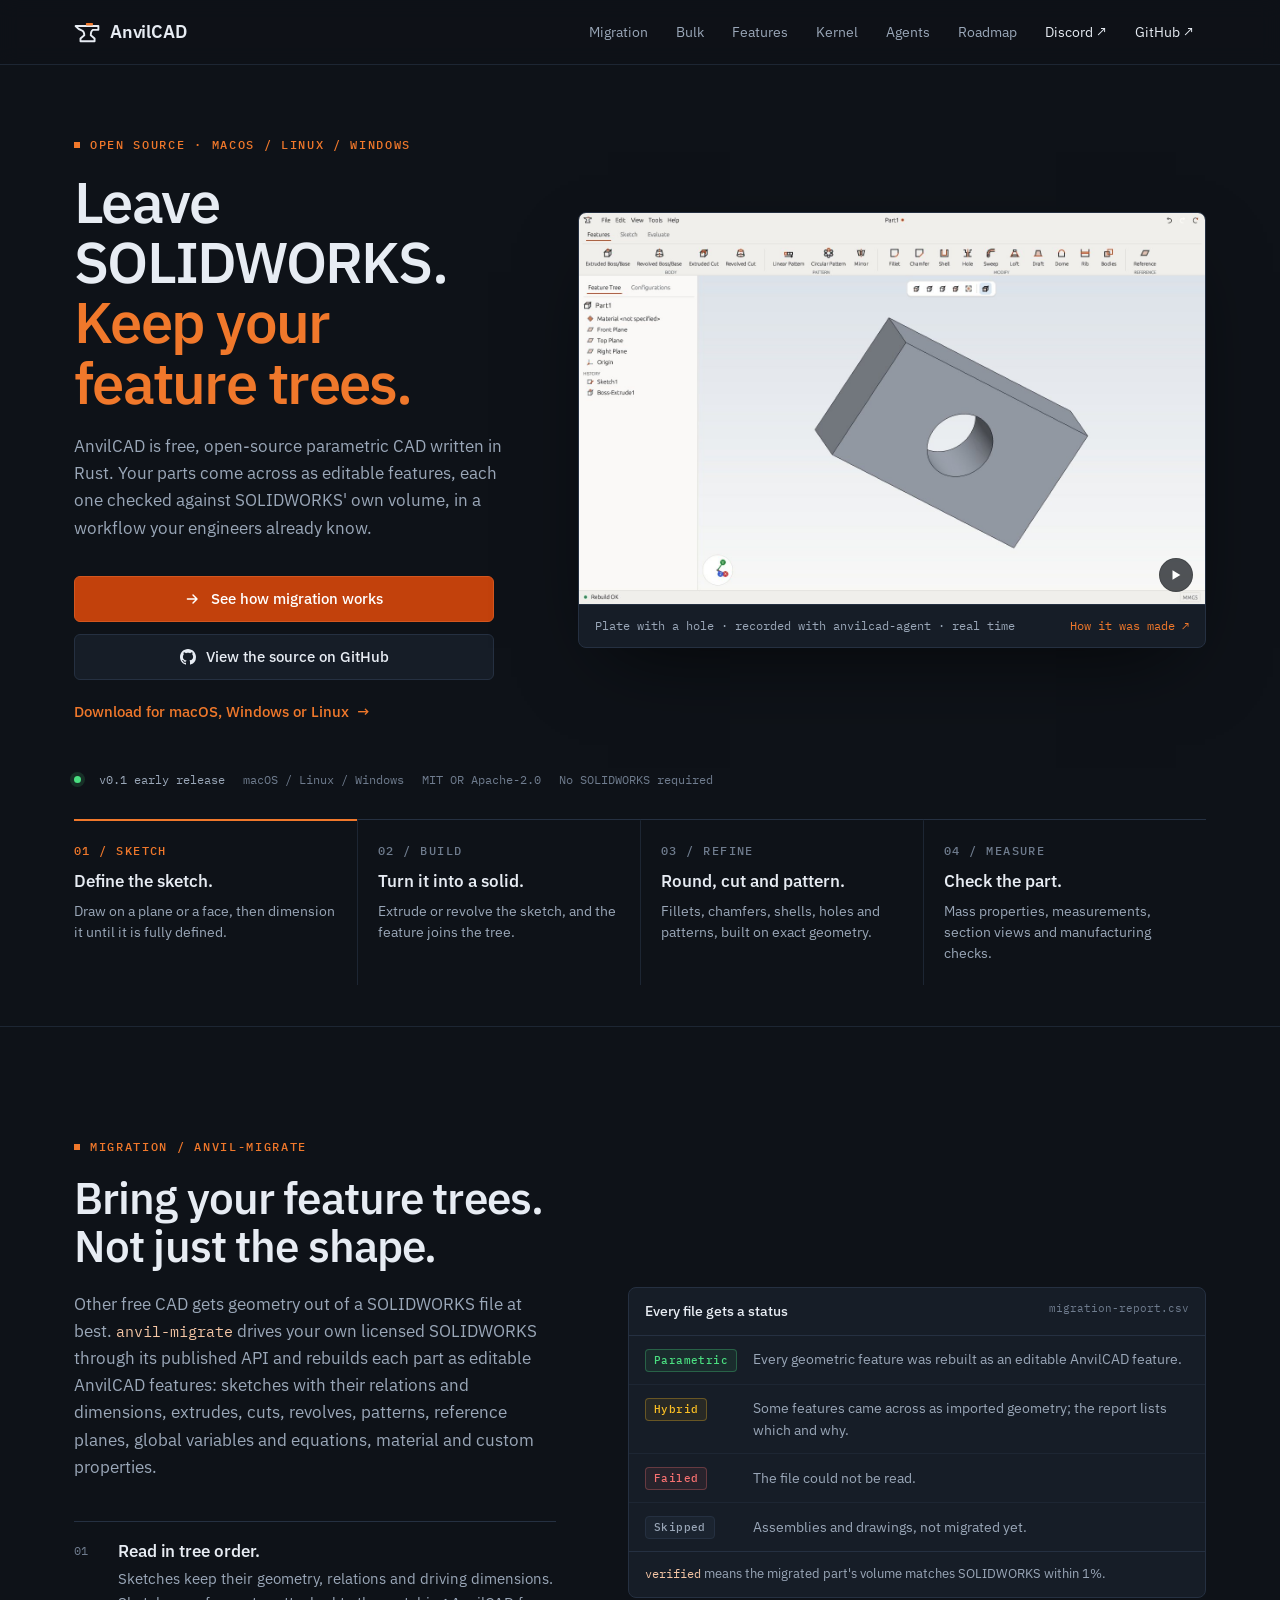
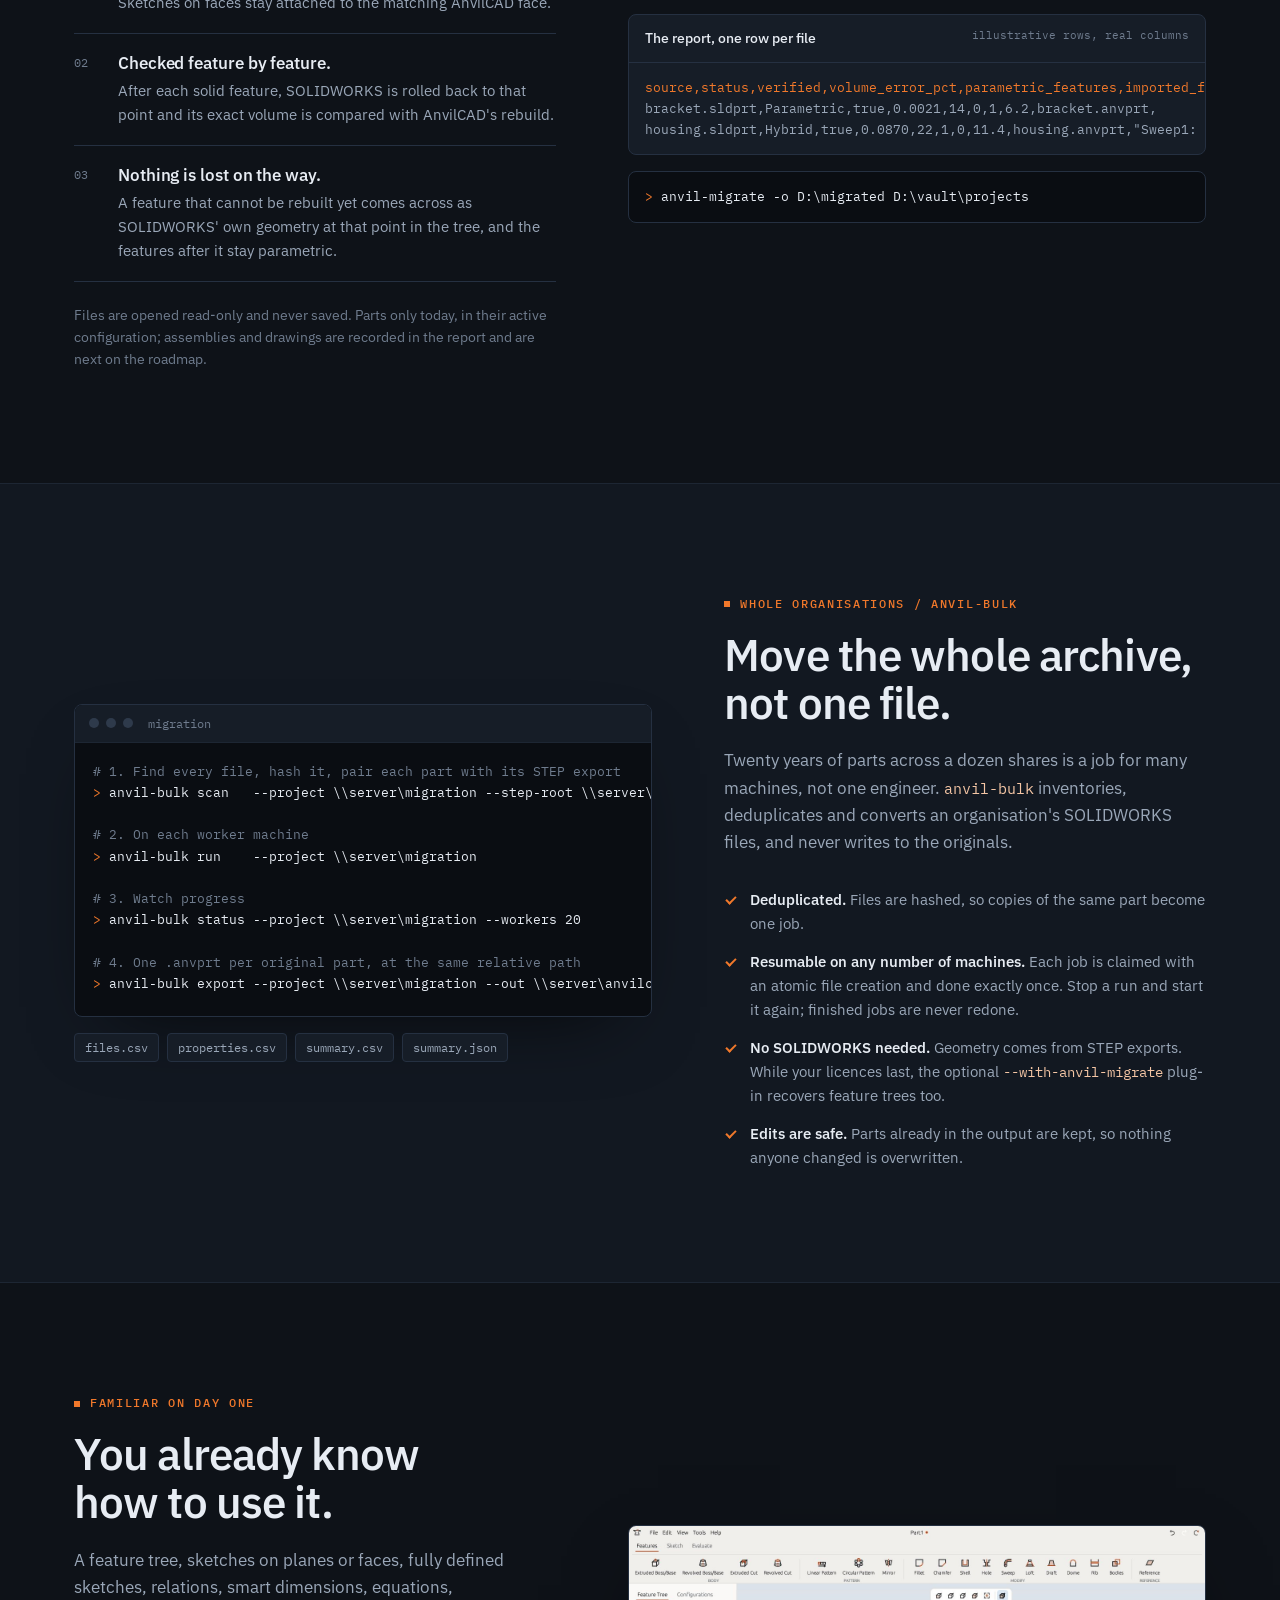
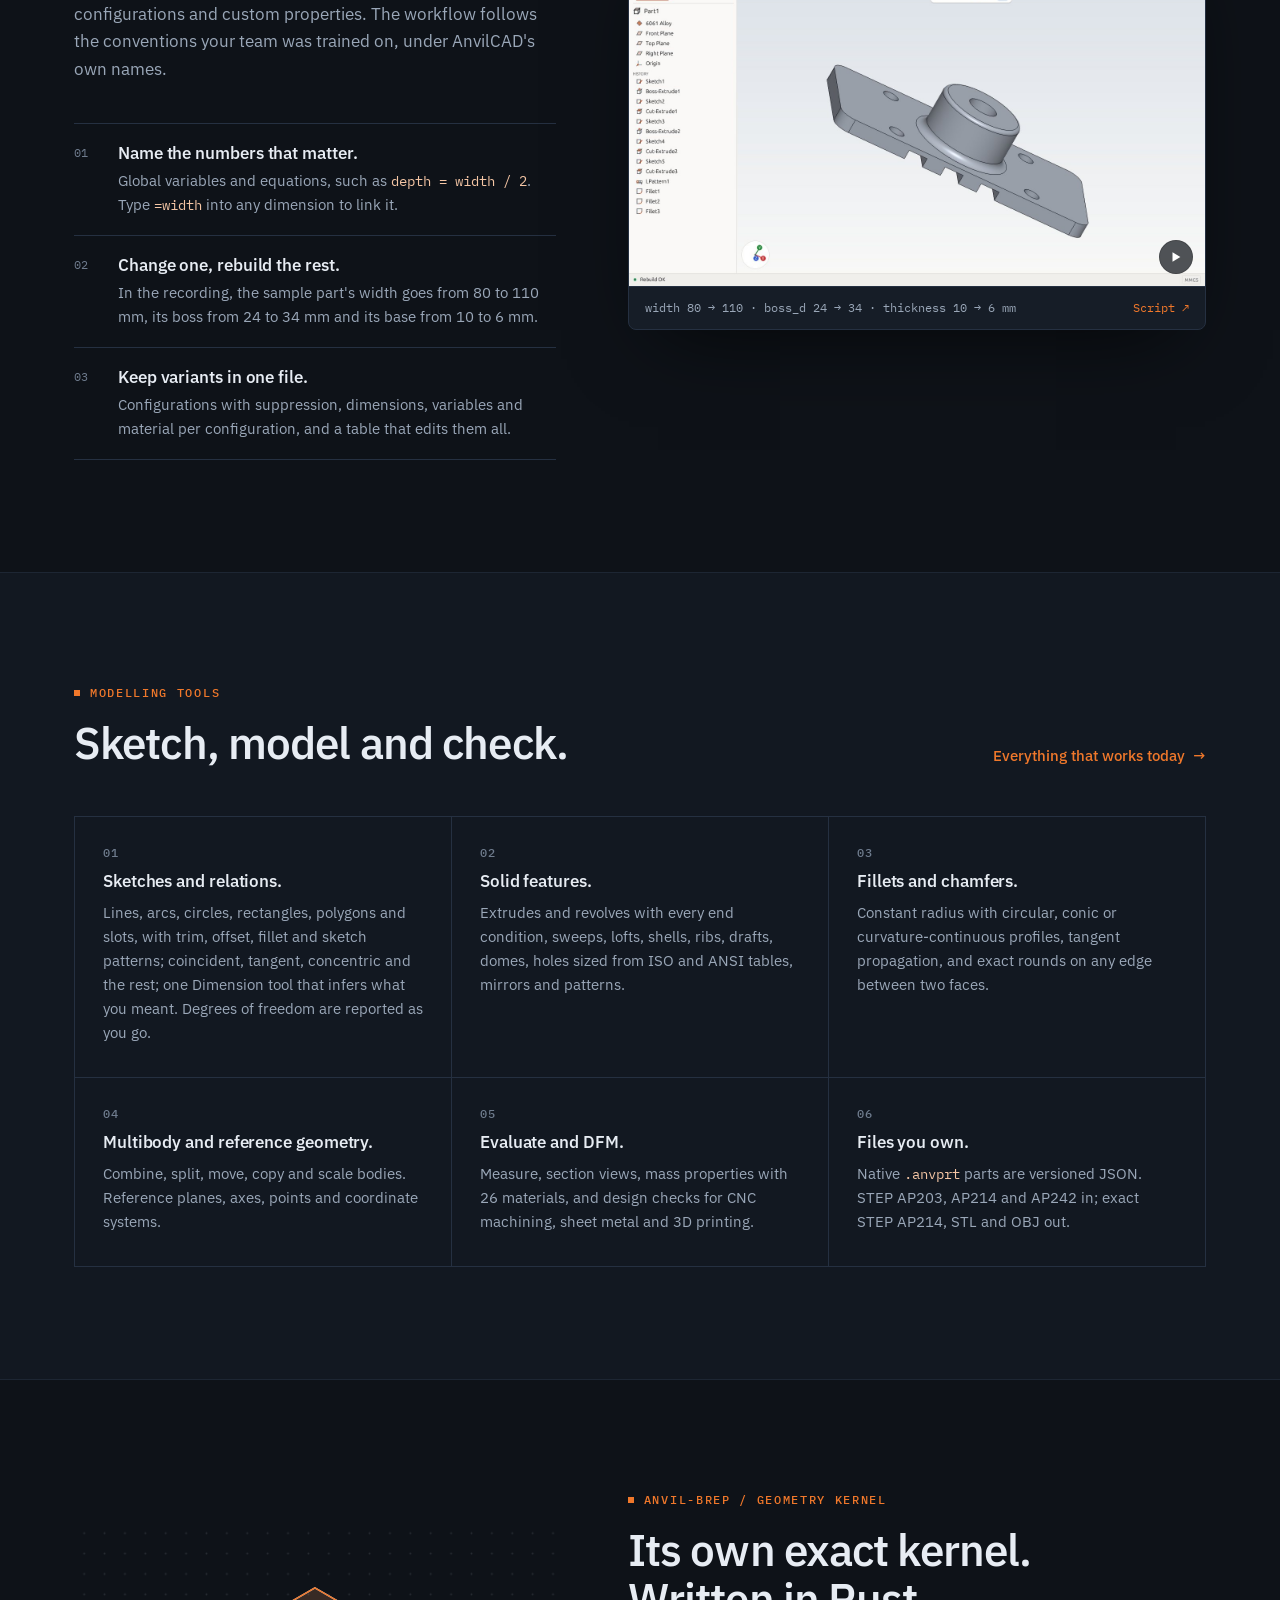
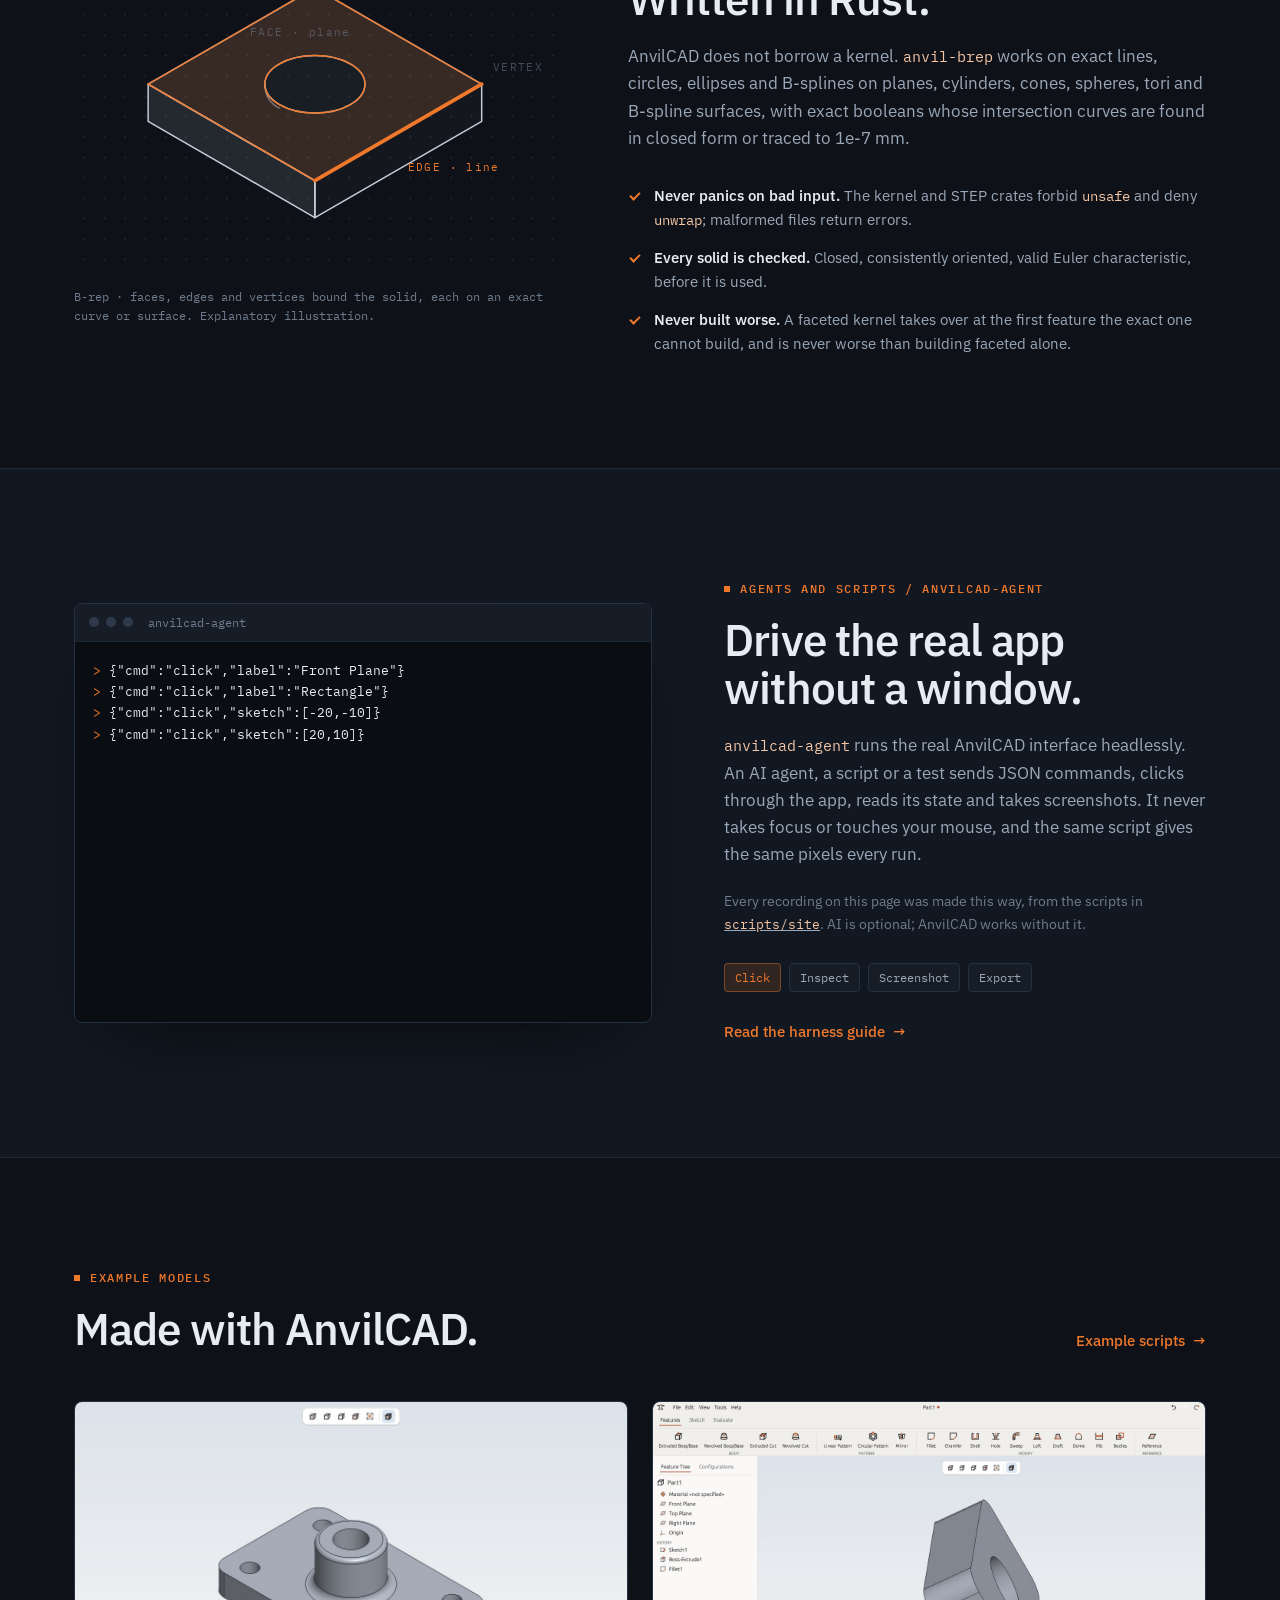
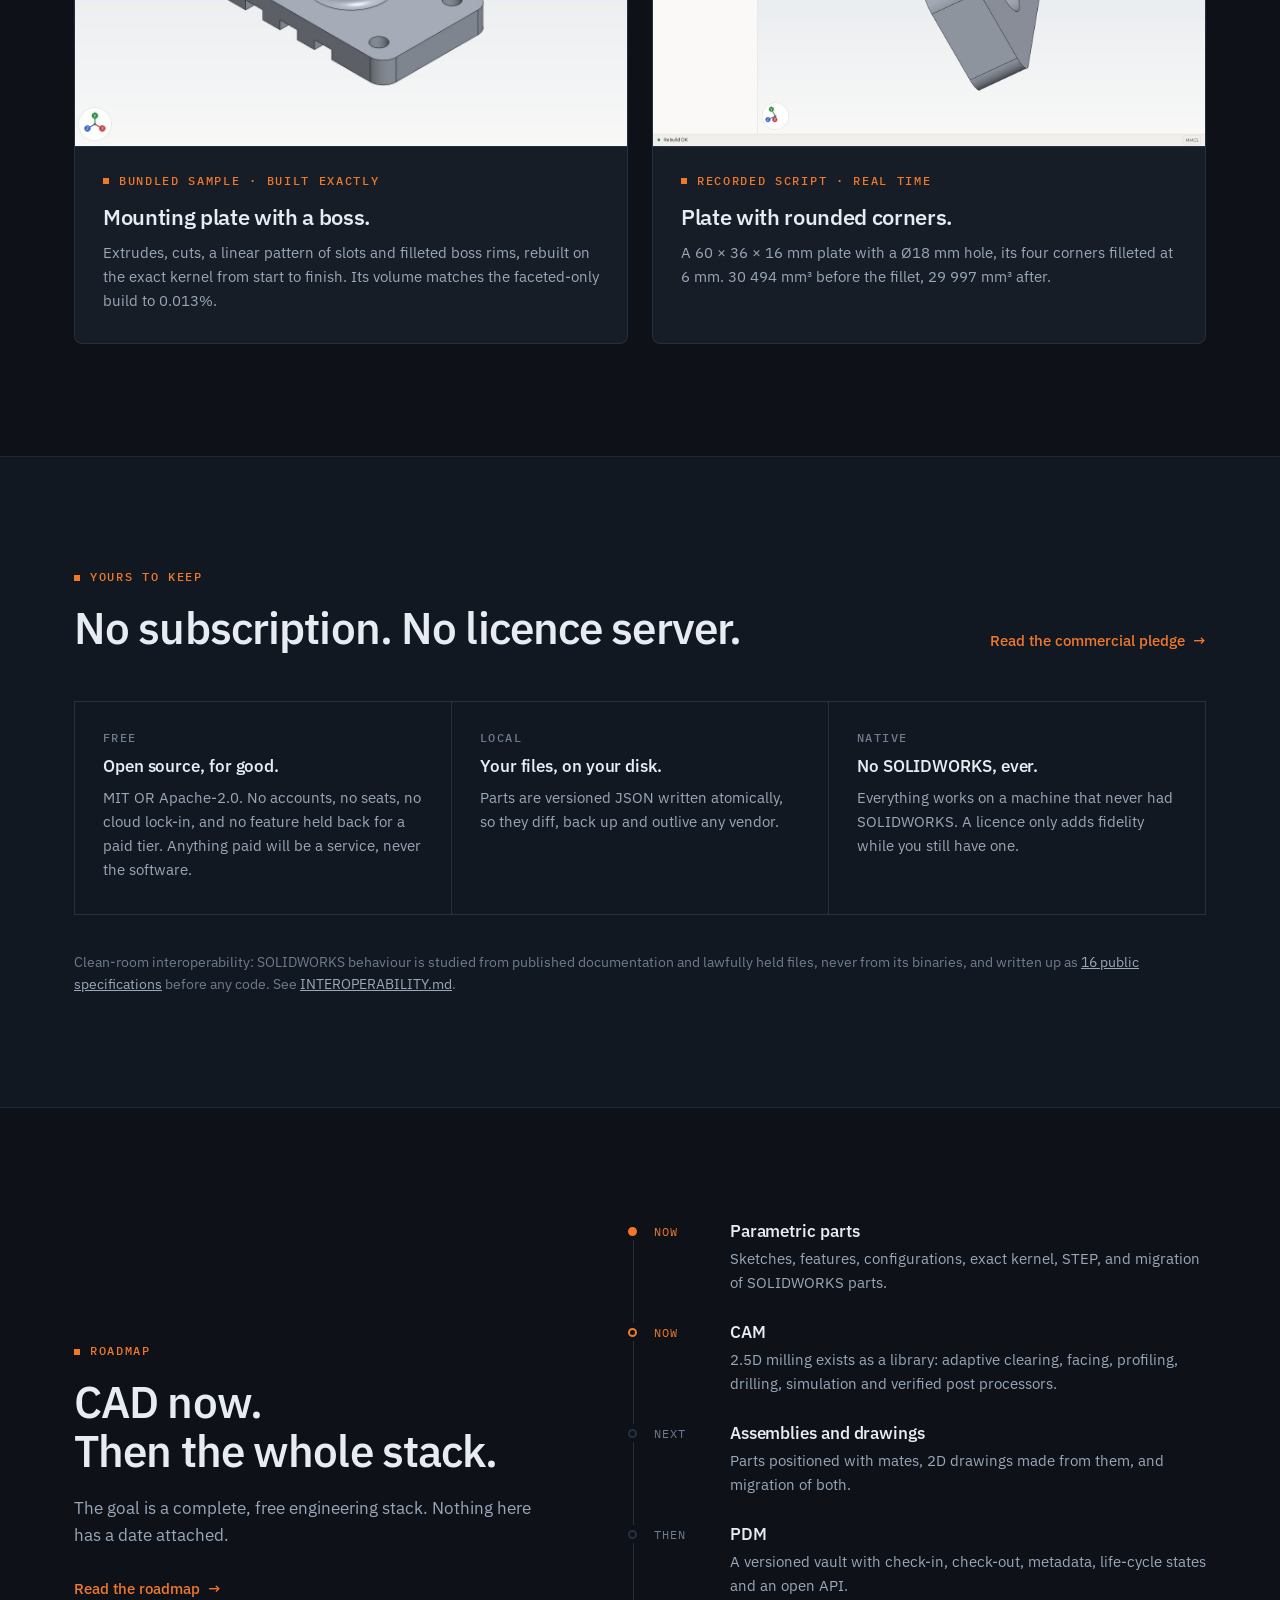
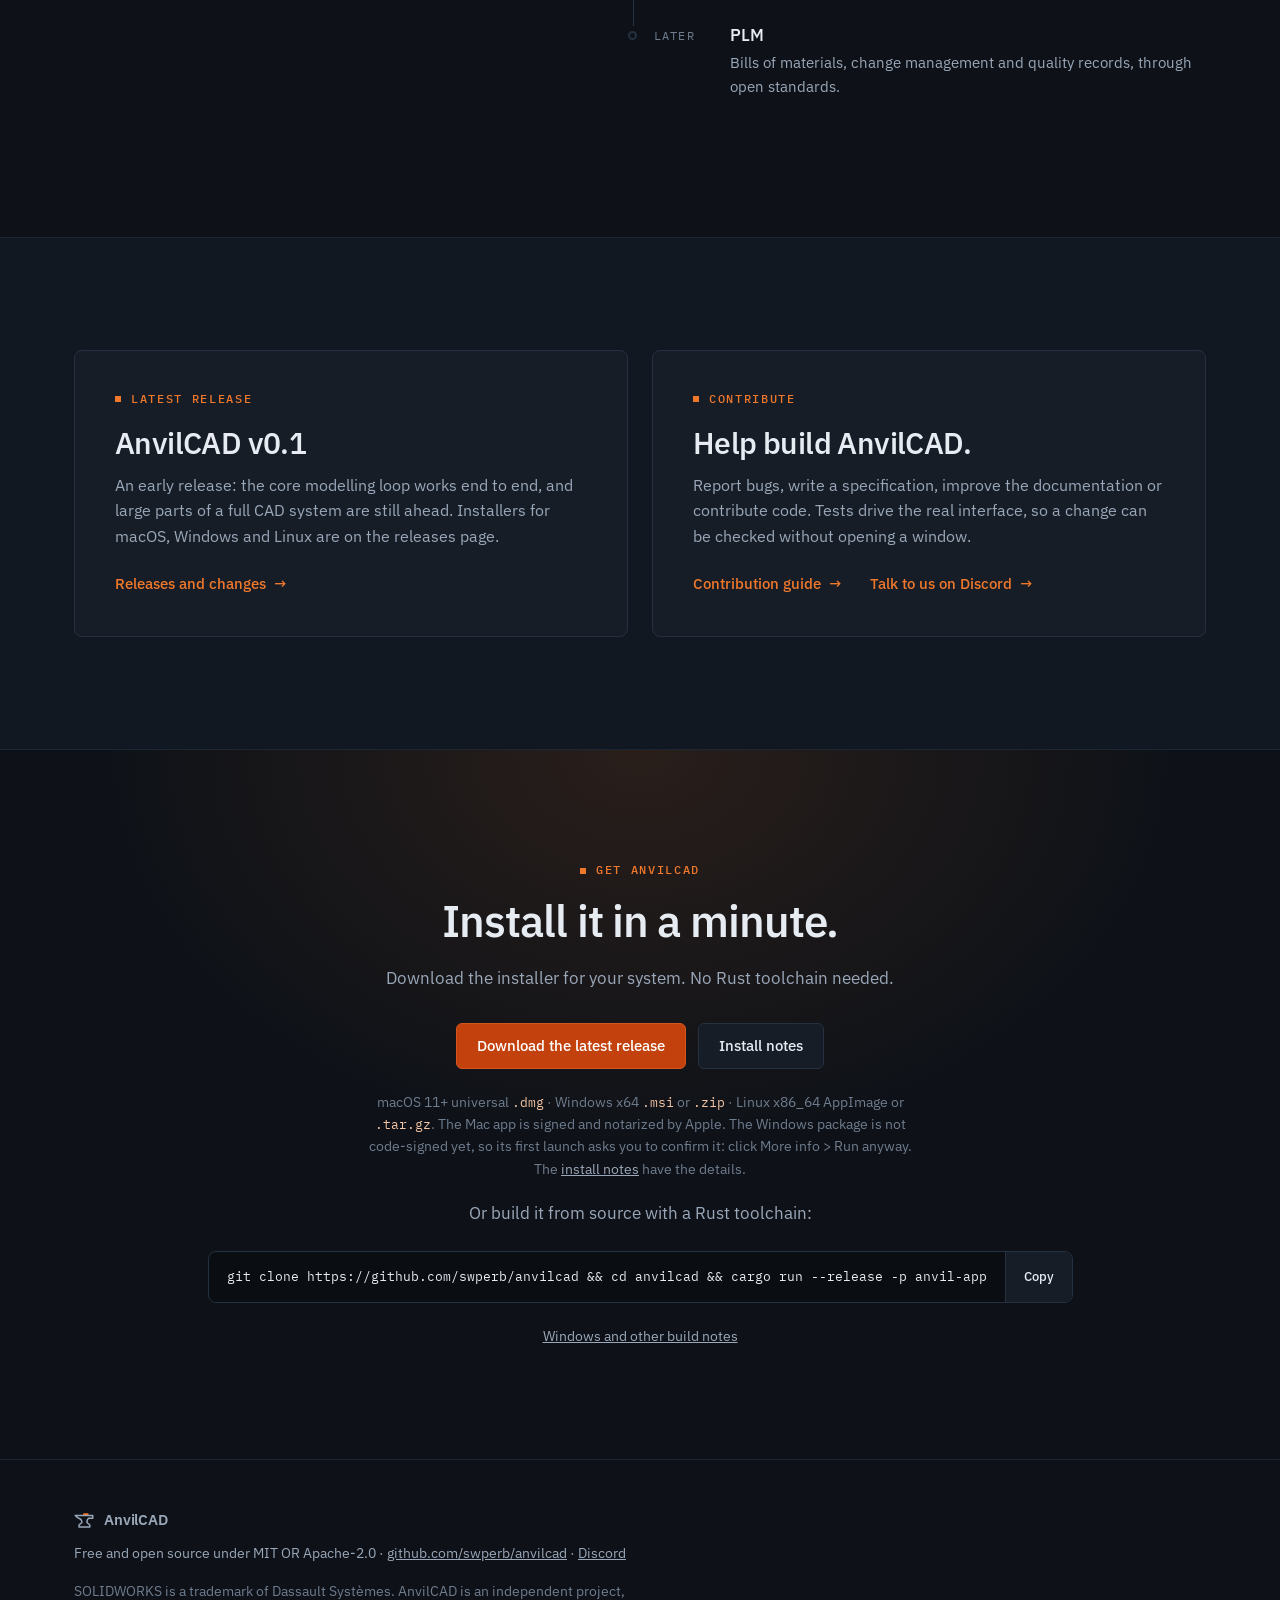
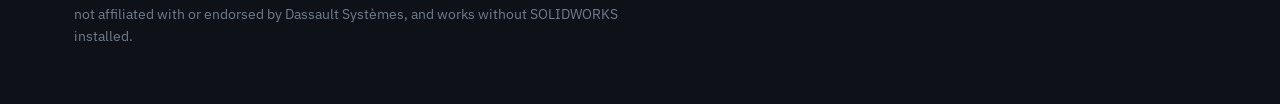
==== docs/index.html @ f3a9e008 "Link the commercial pledge from the landing page Adds a "Read the commercial pledge" link to the "Yo" ====
<!doctype html>
<html lang="en">
<head>
  <meta charset="utf-8">
  <meta name="viewport" content="width=device-width, initial-scale=1">
  <title>AnvilCAD · Open-source parametric CAD that keeps your SOLIDWORKS feature trees</title>
  <meta name="description" content="AnvilCAD is free, open-source parametric 3D CAD written in Rust. Migrate SOLIDWORKS parts with their feature trees, verified against SOLIDWORKS' own volumes, and keep working in a workflow your engineers already know. No SOLIDWORKS required.">
  <meta name="color-scheme" content="dark">
  <meta property="og:title" content="AnvilCAD: leave SOLIDWORKS, keep your feature trees">
  <meta property="og:description" content="Free, open-source parametric CAD in Rust, with migration that keeps the history.">
  <meta property="og:type" content="website">
  <meta property="og:url" content="https://swperb.github.io/anvilcad/">
  <meta property="og:image" content="https://swperb.github.io/anvilcad/media/build-poster.jpg">
  <meta name="twitter:card" content="summary_large_image">
  <link rel="canonical" href="https://swperb.github.io/anvilcad/">
  <link rel="icon" href="assets/favicon.svg" type="image/svg+xml">
  <link rel="preconnect" href="https://fonts.googleapis.com">
  <link rel="preconnect" href="https://fonts.gstatic.com" crossorigin>
  <link rel="stylesheet" href="https://fonts.googleapis.com/css2?family=IBM+Plex+Mono:wght@400;500&family=IBM+Plex+Sans:wght@400;500;600&display=swap">
  <link rel="stylesheet" href="styles.css">
</head>
<body>
  <a class="skip" href="#main">Skip to content</a>

  <header class="site-header">
    <div class="wrap header-row">
      <a class="brand" href="#top" aria-label="AnvilCAD home">
        <svg class="mark" viewBox="0 0 48 48" width="26" height="26" aria-hidden="true" focusable="false"><path d="M3 13 H45 V20 H35 Q31 22 31 30 L38 36 V41 H12 V36 L19 30 Q19 23 15 21.5 Q8 19 3 13 Z" fill="none" stroke="currentColor" stroke-width="3.5" stroke-linecap="round" stroke-linejoin="round"/><rect x="22" y="7.5" width="13" height="4.5" rx="1.25" fill="var(--accent)"/></svg>
        <span>AnvilCAD</span>
      </a>
      <button class="menu-btn" type="button" aria-expanded="false" aria-controls="nav">
        <span>Menu</span>
        <svg viewBox="0 0 20 20" width="18" height="18" aria-hidden="true"><path d="M3 5h14M3 10h14M3 15h14" stroke="currentColor" stroke-width="1.6" stroke-linecap="round"/></svg>
      </button>
      <nav id="nav" aria-label="Primary">
        <ul class="nav-list">
          <li><a href="#migrate">Migration</a></li>
          <li><a href="#bulk">Bulk</a></li>
          <li><a href="#features">Features</a></li>
          <li><a href="#kernel">Kernel</a></li>
          <li><a href="#agent">Agents</a></li>
          <li><a href="#roadmap">Roadmap</a></li>
          <li><a class="nav-gh" href="https://discord.gg/CEG4GcVASJ">Discord ↗</a></li>
          <li><a class="nav-gh" href="https://github.com/swperb/anvilcad">GitHub ↗</a></li>
        </ul>
      </nav>
    </div>
  </header>

  <main id="main">
    <!-- Hero -->
    <section class="hero" id="top" aria-labelledby="hero-title">
      <div class="wrap hero-grid">
        <div class="hero-copy">
          <p class="eyebrow">Open source · macOS / Linux / Windows</p>
          <h1 id="hero-title">Leave SOLIDWORKS.<br><span class="accent">Keep your feature trees.</span></h1>
          <p class="lede">AnvilCAD is free, open-source parametric CAD written in Rust. Your parts come across as editable features, each one checked against SOLIDWORKS' own volume, in a workflow your engineers already know.</p>
          <div class="cta-col">
            <a class="btn btn-primary" href="#migrate">
              <svg viewBox="0 0 20 20" width="16" height="16" aria-hidden="true"><path d="M3 10h11M10 5l5 5-5 5" fill="none" stroke="currentColor" stroke-width="1.8" stroke-linecap="round" stroke-linejoin="round"/></svg>
              See how migration works
            </a>
            <a class="btn btn-secondary" href="https://github.com/swperb/anvilcad">
              <svg viewBox="0 0 16 16" width="16" height="16" aria-hidden="true"><path fill="currentColor" d="M8 0C3.58 0 0 3.58 0 8c0 3.54 2.29 6.53 5.47 7.59.4.07.55-.17.55-.38 0-.19-.01-.82-.01-1.49-2.01.37-2.53-.49-2.69-.94-.09-.23-.48-.94-.82-1.13-.28-.15-.68-.52-.01-.53.63-.01 1.08.58 1.23.82.72 1.21 1.87.87 2.33.66.07-.52.28-.87.51-1.07-1.78-.2-3.64-.89-3.64-3.95 0-.87.31-1.59.82-2.15-.08-.2-.36-1.02.08-2.12 0 0 .67-.21 2.2.82.64-.18 1.32-.27 2-.27.68 0 1.36.09 2 .27 1.53-1.04 2.2-.82 2.2-.82.44 1.1.16 1.92.08 2.12.51.56.82 1.27.82 2.15 0 3.07-1.87 3.75-3.65 3.95.29.25.54.73.54 1.48 0 1.07-.01 1.93-.01 2.2 0 .21.15.46.55.38A8.013 8.013 0 0016 8c0-4.42-3.58-8-8-8z"/></svg>
              View the source on GitHub
            </a>
            <a class="text-link" href="#get">Download for macOS, Windows or Linux <span aria-hidden="true">→</span></a>
          </div>
        </div>

        <figure class="player" id="hero-player">
          <div class="player-screen">
            <video id="hero-video" src="media/build.mp4" poster="media/build-poster.jpg" muted playsinline loop preload="metadata" aria-label="Screen recording of AnvilCAD: a rectangle and a circle are sketched on the Front plane and dimensioned, extruded 16 mm into a plate with a hole, and turned in the viewport."></video>
          </div>
          <figcaption class="player-bar">
            <span id="hero-caption">Plate with a hole · recorded with anvilcad-agent · real time</span>
            <a href="https://github.com/swperb/anvilcad/tree/main/scripts/site">How it was made ↗</a>
          </figcaption>
        </figure>
      </div>

      <div class="wrap">
        <p class="meta-row">
          <span class="status-dot" aria-hidden="true"></span><span>v0.1 early release</span>
          <span class="sep">macOS / Linux / Windows</span>
          <span class="sep">MIT OR Apache-2.0</span>
          <span class="sep">No SOLIDWORKS required</span>
        </p>

        <ol class="steps" role="tablist" aria-label="Demo chapters">
          <li><button type="button" role="tab" aria-selected="true" data-src="media/build.mp4" data-poster="media/build-poster.jpg" data-at="0" data-caption="Sketch · rectangle, circle and three dimensions on the Front plane">
            <span class="num">01 / Sketch</span><span class="step-title">Define the sketch.</span><span class="step-body">Draw on a plane or a face, then dimension it until it is fully defined.</span>
          </button></li>
          <li><button type="button" role="tab" aria-selected="false" data-src="media/build.mp4" data-poster="media/build-poster.jpg" data-at="21.2" data-caption="Build · Extruded Boss/Base, blind, 16 mm">
            <span class="num">02 / Build</span><span class="step-title">Turn it into a solid.</span><span class="step-body">Extrude or revolve the sketch, and the feature joins the tree.</span>
          </button></li>
          <li><button type="button" role="tab" aria-selected="false" data-src="media/refine.mp4" data-poster="media/refine-poster.jpg" data-at="0" data-caption="Refine · a 6 mm fillet on four edges, built exactly">
            <span class="num">03 / Refine</span><span class="step-title">Round, cut and pattern.</span><span class="step-body">Fillets, chamfers, shells, holes and patterns, built on exact geometry.</span>
          </button></li>
          <li><button type="button" role="tab" aria-selected="false" data-src="media/evaluate.mp4" data-poster="media/evaluate-poster.jpg" data-at="0" data-caption="Measure · mass properties of the sample part in 6061 aluminium">
            <span class="num">04 / Measure</span><span class="step-title">Check the part.</span><span class="step-body">Mass properties, measurements, section views and manufacturing checks.</span>
          </button></li>
        </ol>
      </div>
    </section>

    <!-- Migration -->
    <section class="section" id="migrate" aria-labelledby="migrate-title">
      <div class="wrap split">
        <div>
          <p class="eyebrow">Migration / anvil-migrate</p>
          <h2 id="migrate-title">Bring your feature trees.<br>Not just the shape.</h2>
          <p class="lede">Other free CAD gets geometry out of a SOLIDWORKS file at best. <code>anvil-migrate</code> drives your own licensed SOLIDWORKS through its published API and rebuilds each part as editable AnvilCAD features: sketches with their relations and dimensions, extrudes, cuts, revolves, patterns, reference planes, global variables and equations, material and custom properties.</p>
          <ol class="numbered">
            <li><span class="n">01</span><div><h3>Read in tree order.</h3><p>Sketches keep their geometry, relations and driving dimensions. Sketches on faces stay attached to the matching AnvilCAD face.</p></div></li>
            <li><span class="n">02</span><div><h3>Checked feature by feature.</h3><p>After each solid feature, SOLIDWORKS is rolled back to that point and its exact volume is compared with AnvilCAD's rebuild.</p></div></li>
            <li><span class="n">03</span><div><h3>Nothing is lost on the way.</h3><p>A feature that cannot be rebuilt yet comes across as SOLIDWORKS' own geometry at that point in the tree, and the features after it stay parametric.</p></div></li>
          </ol>
          <p class="fine">Files are opened read-only and never saved. Parts only today, in their active configuration; assemblies and drawings are recorded in the report and are next on the roadmap.</p>
        </div>

        <div class="stack-col">
          <div class="panel">
            <div class="panel-head"><span>Every file gets a status</span><span class="mono dim">migration-report.csv</span></div>
            <table class="status-table">
              <tbody>
                <tr><th><span class="pill pill-good">Parametric</span></th><td>Every geometric feature was rebuilt as an editable AnvilCAD feature.</td></tr>
                <tr><th><span class="pill pill-mid">Hybrid</span></th><td>Some features came across as imported geometry; the report lists which and why.</td></tr>
                <tr><th><span class="pill pill-bad">Failed</span></th><td>The file could not be read.</td></tr>
                <tr><th><span class="pill">Skipped</span></th><td>Assemblies and drawings, not migrated yet.</td></tr>
              </tbody>
            </table>
            <p class="panel-foot"><code>verified</code> means the migrated part's volume matches SOLIDWORKS within 1%.</p>
          </div>
          <div class="panel">
            <div class="panel-head"><span>The report, one row per file</span><span class="mono dim">illustrative rows, real columns</span></div>
            <pre class="csv" tabindex="0"><code><span class="csv-h">source,status,verified,volume_error_pct,parametric_features,imported_features,skipped_features,seconds,output,notes</span>
bracket.sldprt,Parametric,true,0.0021,14,0,1,6.2,bracket.anvprt,
housing.sldprt,Hybrid,true,0.0870,22,1,0,11.4,housing.anvprt,"Sweep1: sweeps are not rebuilt yet"</code></pre>
          </div>
          <pre class="cmd" tabindex="0"><code><span class="prompt">&gt;</span> anvil-migrate -o D:\migrated D:\vault\projects</code></pre>
        </div>
      </div>
    </section>

    <!-- Bulk -->
    <section class="section section-alt" id="bulk" aria-labelledby="bulk-title">
      <div class="wrap split split-rev">
        <div>
          <p class="eyebrow">Whole organisations / anvil-bulk</p>
          <h2 id="bulk-title">Move the whole archive,<br>not one file.</h2>
          <p class="lede">Twenty years of parts across a dozen shares is a job for many machines, not one engineer. <code>anvil-bulk</code> inventories, deduplicates and converts an organisation's SOLIDWORKS files, and never writes to the originals.</p>
          <ul class="ticks">
            <li><strong>Deduplicated.</strong> Files are hashed, so copies of the same part become one job.</li>
            <li><strong>Resumable on any number of machines.</strong> Each job is claimed with an atomic file creation and done exactly once. Stop a run and start it again; finished jobs are never redone.</li>
            <li><strong>No SOLIDWORKS needed.</strong> Geometry comes from STEP exports. While your licences last, the optional <code>--with-anvil-migrate</code> plug-in recovers feature trees too.</li>
            <li><strong>Edits are safe.</strong> Parts already in the output are kept, so nothing anyone changed is overwritten.</li>
          </ul>
        </div>
        <div class="stack-col">
          <div class="terminal" aria-label="The four anvil-bulk commands">
            <div class="term-bar"><i></i><i></i><i></i><span>migration</span></div>
<pre tabindex="0"><code><span class="c"># 1. Find every file, hash it, pair each part with its STEP export</span>
<span class="prompt">&gt;</span> anvil-bulk scan   --project \\server\migration --step-root \\server\step-exports \\server\eng \\server\archive

<span class="c"># 2. On each worker machine</span>
<span class="prompt">&gt;</span> anvil-bulk run    --project \\server\migration

<span class="c"># 3. Watch progress</span>
<span class="prompt">&gt;</span> anvil-bulk status --project \\server\migration --workers 20

<span class="c"># 4. One .anvprt per original part, at the same relative path</span>
<span class="prompt">&gt;</span> anvil-bulk export --project \\server\migration --out \\server\anvilcad</code></pre>
          </div>
          <div class="chips" aria-label="Report files">
            <span>files.csv</span><span>properties.csv</span><span>summary.csv</span><span>summary.json</span>
          </div>
        </div>
      </div>
    </section>

    <!-- Familiar / parameters -->
    <section class="section" id="familiar" aria-labelledby="familiar-title">
      <div class="wrap split">
        <div>
          <p class="eyebrow">Familiar on day one</p>
          <h2 id="familiar-title">You already know<br>how to use it.</h2>
          <p class="lede">A feature tree, sketches on planes or faces, fully defined sketches, relations, smart dimensions, equations, configurations and custom properties. The workflow follows the conventions your team was trained on, under AnvilCAD's own names.</p>
          <ol class="numbered">
            <li><span class="n">01</span><div><h3>Name the numbers that matter.</h3><p>Global variables and equations, such as <code>depth = width / 2</code>. Type <code>=width</code> into any dimension to link it.</p></div></li>
            <li><span class="n">02</span><div><h3>Change one, rebuild the rest.</h3><p>In the recording, the sample part's width goes from 80 to 110 mm, its boss from 24 to 34 mm and its base from 10 to 6 mm.</p></div></li>
            <li><span class="n">03</span><div><h3>Keep variants in one file.</h3><p>Configurations with suppression, dimensions, variables and material per configuration, and a table that edits them all.</p></div></li>
          </ol>
        </div>
        <figure class="player">
          <div class="player-screen">
            <video src="media/params.mp4" poster="media/params-poster.jpg" muted playsinline loop preload="none" aria-label="Screen recording: the Equations window of the sample part is opened, width is changed from 80 to 110, boss_d from 24 to 34 and thickness from 10 to 6, and the part rebuilds after each change."></video>
          </div>
          <figcaption class="player-bar"><span>width 80 → 110 · boss_d 24 → 34 · thickness 10 → 6 mm</span><a href="https://github.com/swperb/anvilcad/blob/main/scripts/site/demos.py">Script ↗</a></figcaption>
        </figure>
      </div>
    </section>

    <!-- Features -->
    <section class="section section-alt" id="features" aria-labelledby="features-title">
      <div class="wrap">
        <div class="section-head-row">
          <div>
            <p class="eyebrow">Modelling tools</p>
            <h2 id="features-title">Sketch, model and check.</h2>
          </div>
          <a class="text-link" href="https://github.com/swperb/anvilcad#what-works-today">Everything that works today <span aria-hidden="true">→</span></a>
        </div>
        <ul class="tool-grid">
          <li><span class="num">01</span><h3>Sketches and relations.</h3><p>Lines, arcs, circles, rectangles, polygons and slots, with trim, offset, fillet and sketch patterns; coincident, tangent, concentric and the rest; one Dimension tool that infers what you meant. Degrees of freedom are reported as you go.</p></li>
          <li><span class="num">02</span><h3>Solid features.</h3><p>Extrudes and revolves with every end condition, sweeps, lofts, shells, ribs, drafts, domes, holes sized from ISO and ANSI tables, mirrors and patterns.</p></li>
          <li><span class="num">03</span><h3>Fillets and chamfers.</h3><p>Constant radius with circular, conic or curvature-continuous profiles, tangent propagation, and exact rounds on any edge between two faces.</p></li>
          <li><span class="num">04</span><h3>Multibody and reference geometry.</h3><p>Combine, split, move, copy and scale bodies. Reference planes, axes, points and coordinate systems.</p></li>
          <li><span class="num">05</span><h3>Evaluate and DFM.</h3><p>Measure, section views, mass properties with 26 materials, and design checks for CNC machining, sheet metal and 3D printing.</p></li>
          <li><span class="num">06</span><h3>Files you own.</h3><p>Native <code>.anvprt</code> parts are versioned JSON. STEP AP203, AP214 and AP242 in; exact STEP AP214, STL and OBJ out.</p></li>
        </ul>
      </div>
    </section>

    <!-- Kernel -->
    <section class="section" id="kernel" aria-labelledby="kernel-title">
      <div class="wrap split">
        <figure class="brep" aria-labelledby="brep-cap">
          <svg viewBox="0 0 520 380" role="img" aria-labelledby="brep-t brep-d">
            <title id="brep-t">Boundary representation of a plate with a hole</title>
            <desc id="brep-d">An isometric plate with a through hole. One face, one edge and one vertex are highlighted in turn and labelled.</desc>
            <defs>
              <pattern id="dots" width="22" height="22" patternUnits="userSpaceOnUse"><circle cx="11" cy="11" r="1" fill="currentColor"/></pattern>
            </defs>
            <rect width="520" height="380" fill="url(#dots)" opacity="0.14"/>
            <g class="brep-solid" fill="none" stroke="currentColor" stroke-width="1.6" stroke-linejoin="round">
              <path class="f-top" d="M260 70 L440 174 L260 278 L80 174 Z"/>
              <path class="f-left" d="M80 174 L260 278 L260 318 L80 214 Z"/>
              <path class="f-right" d="M260 278 L440 174 L440 214 L260 318 Z"/>
              <ellipse cx="260" cy="174" rx="54" ry="31"/>
              <path d="M206 174 Q206 192 222 200" opacity="0.5"/>
            </g>
            <path class="hl hl-face" d="M260 70 L440 174 L260 278 L80 174 Z M314 174 A54 31 0 1 0 206 174 A54 31 0 1 0 314 174 Z" fill-rule="evenodd"/>
            <path class="hl hl-edge" d="M260 278 L440 174" fill="none"/>
            <circle class="hl hl-vert" cx="440" cy="174" r="6"/>
            <g class="brep-labels" font-family="IBM Plex Mono, monospace" font-size="12" letter-spacing="1.5">
              <text class="lb lb-face" x="190" y="122">FACE · plane</text>
              <text class="lb lb-edge" x="360" y="268">EDGE · line</text>
              <text class="lb lb-vert" x="452" y="160">VERTEX</text>
            </g>
          </svg>
          <figcaption id="brep-cap">B-rep · faces, edges and vertices bound the solid, each on an exact curve or surface. Explanatory illustration.</figcaption>
        </figure>
        <div>
          <p class="eyebrow">anvil-brep / geometry kernel</p>
          <h2 id="kernel-title">Its own exact kernel.<br>Written in Rust.</h2>
          <p class="lede">AnvilCAD does not borrow a kernel. <code>anvil-brep</code> works on exact lines, circles, ellipses and B-splines on planes, cylinders, cones, spheres, tori and B-spline surfaces, with exact booleans whose intersection curves are found in closed form or traced to 1e-7 mm.</p>
          <ul class="ticks">
            <li><strong>Never panics on bad input.</strong> The kernel and STEP crates forbid <code>unsafe</code> and deny <code>unwrap</code>; malformed files return errors.</li>
            <li><strong>Every solid is checked.</strong> Closed, consistently oriented, valid Euler characteristic, before it is used.</li>
            <li><strong>Never built worse.</strong> A faceted kernel takes over at the first feature the exact one cannot build, and is never worse than building faceted alone.</li>
          </ul>
        </div>
      </div>
    </section>

    <!-- Agent harness -->
    <section class="section section-alt" id="agent" aria-labelledby="agent-title">
      <div class="wrap split split-rev">
        <div>
          <p class="eyebrow">Agents and scripts / anvilcad-agent</p>
          <h2 id="agent-title">Drive the real app<br>without a window.</h2>
          <p class="lede"><code>anvilcad-agent</code> runs the real AnvilCAD interface headlessly. An AI agent, a script or a test sends JSON commands, clicks through the app, reads its state and takes screenshots. It never takes focus or touches your mouse, and the same script gives the same pixels every run.</p>
          <p class="fine">Every recording on this page was made this way, from the scripts in <a href="https://github.com/swperb/anvilcad/tree/main/scripts/site"><code>scripts/site</code></a>. AI is optional; AnvilCAD works without it.</p>
          <div class="chips chips-tabs" aria-hidden="true"><span>Click</span><span>Inspect</span><span>Screenshot</span><span>Export</span></div>
          <a class="text-link" href="https://github.com/swperb/anvilcad/blob/main/docs/AGENT_HARNESS.md">Read the harness guide <span aria-hidden="true">→</span></a>
        </div>
        <div class="terminal" id="agent-term" aria-label="An anvilcad-agent session that sketches and extrudes a plate">
          <div class="term-bar"><i></i><i></i><i></i><span>anvilcad-agent</span></div>
<pre tabindex="0"><code><span class="t-line"><span class="t-in">&gt;</span> {"cmd":"click","label":"Front Plane"}</span>
<span class="t-line"><span class="t-in">&gt;</span> {"cmd":"click","label":"Rectangle"}</span>
<span class="t-line"><span class="t-in">&gt;</span> {"cmd":"click","sketch":[-20,-10]}</span>
<span class="t-line"><span class="t-in">&gt;</span> {"cmd":"click","sketch":[20,10]}</span>
<span class="t-line"><span class="t-in">&gt;</span> {"cmd":"click","label":"Circle"}</span>
<span class="t-line"><span class="t-in">&gt;</span> {"cmd":"click","sketch":[0,0]}</span>
<span class="t-line"><span class="t-in">&gt;</span> {"cmd":"click","sketch":[5,0]}</span>
<span class="t-line"><span class="t-in">&gt;</span> {"cmd":"click","label":"Exit Sketch"}</span>
<span class="t-line"><span class="t-in">&gt;</span> {"cmd":"click","label":"Extruded Boss/Base"}</span>
<span class="t-line"><span class="t-in">&gt;</span> {"cmd":"click","label":"OK","role":"Button"}</span>
<span class="t-line"><span class="t-in">&gt;</span> {"cmd":"state"}</span>
<span class="t-line t-out"><span class="t-ok">&lt;</span> {"ok":true,"state":{"status":"Rebuild OK",</span>
<span class="t-line t-out">    "features":["Sketch1","Boss-Extrude1"],</span>
<span class="t-line t-out">    "body":{"exact":true,"volume":7215.60,...}}}</span>
<span class="t-line"><span class="t-in">&gt;</span> {"cmd":"screenshot","path":"target/plate.png"}</span>
<span class="t-line t-out"><span class="t-ok">&lt;</span> {"ok":true,"adapter":"Apple M5 Pro (Metal)",...}</span></code></pre>
        </div>
      </div>
    </section>

    <!-- Showcase -->
    <section class="section" id="showcase" aria-labelledby="showcase-title">
      <div class="wrap">
        <div class="section-head-row">
          <div>
            <p class="eyebrow">Example models</p>
            <h2 id="showcase-title">Made with AnvilCAD.</h2>
          </div>
          <a class="text-link" href="https://github.com/swperb/anvilcad/tree/main/docs/agent">Example scripts <span aria-hidden="true">→</span></a>
        </div>
        <div class="cards">
          <article class="card">
            <div class="card-media">
              <video src="media/showcase.mp4" poster="media/showcase-poster.jpg" muted playsinline loop preload="none" aria-label="The bundled sample part turning slowly in the viewport."></video>
            </div>
            <div class="card-body">
              <p class="eyebrow">Bundled sample · built exactly</p>
              <h3>Mounting plate with a boss.</h3>
              <p>Extrudes, cuts, a linear pattern of slots and filleted boss rims, rebuilt on the exact kernel from start to finish. Its volume matches the faceted-only build to 0.013%.</p>
            </div>
          </article>
          <article class="card">
            <div class="card-media">
              <video src="media/refine.mp4" poster="media/refine-poster.jpg" muted playsinline loop preload="none" aria-label="Four corner edges of a plate are picked and rounded with a 6 mm fillet."></video>
            </div>
            <div class="card-body">
              <p class="eyebrow">Recorded script · real time</p>
              <h3>Plate with rounded corners.</h3>
              <p>A 60 × 36 × 16 mm plate with a Ø18 mm hole, its four corners filleted at 6 mm. 30 494 mm³ before the fillet, 29 997 mm³ after.</p>
            </div>
          </article>
        </div>
      </div>
    </section>

    <!-- Principles -->
    <section class="section section-alt" id="yours" aria-labelledby="yours-title">
      <div class="wrap">
        <div class="section-head-row">
          <div>
            <p class="eyebrow">Yours to keep</p>
            <h2 id="yours-title">No subscription. No licence server.</h2>
          </div>
          <a class="text-link" href="https://github.com/swperb/anvilcad/blob/main/COMMERCIAL.md">Read the commercial pledge <span aria-hidden="true">→</span></a>
        </div>
        <ul class="tool-grid tool-grid-3">
          <li><span class="num">Free</span><h3>Open source, for good.</h3><p>MIT OR Apache-2.0. No accounts, no seats, no cloud lock-in, and no feature held back for a paid tier. Anything paid will be a service, never the software.</p></li>
          <li><span class="num">Local</span><h3>Your files, on your disk.</h3><p>Parts are versioned JSON written atomically, so they diff, back up and outlive any vendor.</p></li>
          <li><span class="num">Native</span><h3>No SOLIDWORKS, ever.</h3><p>Everything works on a machine that never had SOLIDWORKS. A licence only adds fidelity while you still have one.</p></li>
        </ul>
        <p class="fine wide">Clean-room interoperability: SOLIDWORKS behaviour is studied from published documentation and lawfully held files, never from its binaries, and written up as <a href="https://github.com/swperb/anvilcad/tree/main/docs/re">16 public specifications</a> before any code. See <a href="https://github.com/swperb/anvilcad/blob/main/INTEROPERABILITY.md">INTEROPERABILITY.md</a>.</p>
      </div>
    </section>

    <!-- Roadmap -->
    <section class="section" id="roadmap" aria-labelledby="roadmap-title">
      <div class="wrap split">
        <div>
          <p class="eyebrow">Roadmap</p>
          <h2 id="roadmap-title">CAD now.<br>Then the whole stack.</h2>
          <p class="lede">The goal is a complete, free engineering stack. Nothing here has a date attached.</p>
          <a class="text-link" href="https://github.com/swperb/anvilcad/blob/main/ROADMAP.md">Read the roadmap <span aria-hidden="true">→</span></a>
        </div>
        <ol class="road">
          <li class="done"><span class="mono">now</span><div><h3>Parametric parts</h3><p>Sketches, features, configurations, exact kernel, STEP, and migration of SOLIDWORKS parts.</p></div></li>
          <li class="active"><span class="mono">now</span><div><h3>CAM</h3><p>2.5D milling exists as a library: adaptive clearing, facing, profiling, drilling, simulation and verified post processors.</p></div></li>
          <li><span class="mono">next</span><div><h3>Assemblies and drawings</h3><p>Parts positioned with mates, 2D drawings made from them, and migration of both.</p></div></li>
          <li><span class="mono">then</span><div><h3>PDM</h3><p>A versioned vault with check-in, check-out, metadata, life-cycle states and an open API.</p></div></li>
          <li><span class="mono">later</span><div><h3>PLM</h3><p>Bills of materials, change management and quality records, through open standards.</p></div></li>
        </ol>
      </div>
    </section>

    <!-- Release + contribute -->
    <section class="section section-alt" aria-label="Release and contributing">
      <div class="wrap duo">
        <div class="duo-item">
          <p class="eyebrow">Latest release</p>
          <h2>AnvilCAD v0.1</h2>
          <p>An early release: the core modelling loop works end to end, and large parts of a full CAD system are still ahead. Installers for macOS, Windows and Linux are on the releases page.</p>
          <a class="text-link" href="https://github.com/swperb/anvilcad/releases">Releases and changes <span aria-hidden="true">→</span></a>
        </div>
        <div class="duo-item">
          <p class="eyebrow">Contribute</p>
          <h2>Help build AnvilCAD.</h2>
          <p>Report bugs, write a specification, improve the documentation or contribute code. Tests drive the real interface, so a change can be checked without opening a window.</p>
          <a class="text-link" href="https://github.com/swperb/anvilcad/blob/main/CONTRIBUTING.md">Contribution guide <span aria-hidden="true">→</span></a>
          <a class="text-link" href="https://discord.gg/CEG4GcVASJ">Talk to us on Discord <span aria-hidden="true">→</span></a>
        </div>
      </div>
    </section>

    <!-- Get -->
    <section class="section get" id="get" aria-labelledby="get-title">
      <div class="wrap get-inner">
        <p class="eyebrow">Get AnvilCAD</p>
        <h2 id="get-title">Install it in a minute.</h2>
        <p class="lede">Download the installer for your system. No Rust toolchain needed.</p>
        <div class="cta-row">
          <a class="btn btn-primary" href="https://github.com/swperb/anvilcad/releases/latest">Download the latest release</a>
          <a class="btn btn-secondary" href="https://github.com/swperb/anvilcad#install">Install notes</a>
        </div>
        <p class="fine">macOS 11+ universal <code>.dmg</code> · Windows x64 <code>.msi</code> or <code>.zip</code> · Linux x86_64 AppImage or <code>.tar.gz</code>. The Mac app is signed and notarized by Apple. The Windows package is not code-signed yet, so its first launch asks you to confirm it: click More info &gt; Run anyway. The <a href="https://github.com/swperb/anvilcad#install">install notes</a> have the details.</p>
        <p class="lede">Or build it from source with a Rust toolchain:</p>
        <div class="copy-cmd">
          <pre tabindex="0"><code id="build-cmd">git clone https://github.com/swperb/anvilcad &amp;&amp; cd anvilcad &amp;&amp; cargo run --release -p anvil-app</code></pre>
          <button type="button" class="copy-btn" data-copy="build-cmd">Copy</button>
        </div>
        <p class="fine"><a href="https://github.com/swperb/anvilcad#building">Windows and other build notes</a></p>
      </div>
    </section>
  </main>

  <footer class="site-footer">
    <div class="wrap footer-row">
      <p class="brand brand-small">
        <svg class="mark" viewBox="0 0 48 48" width="20" height="20" aria-hidden="true" focusable="false"><path d="M3 13 H45 V20 H35 Q31 22 31 30 L38 36 V41 H12 V36 L19 30 Q19 23 15 21.5 Q8 19 3 13 Z" fill="none" stroke="currentColor" stroke-width="3.5" stroke-linecap="round" stroke-linejoin="round"/><rect x="22" y="7.5" width="13" height="4.5" rx="1.25" fill="var(--accent)"/></svg>
        <span>AnvilCAD</span>
      </p>
      <p>Free and open source under MIT OR Apache-2.0 · <a href="https://github.com/swperb/anvilcad">github.com/swperb/anvilcad</a> · <a href="https://discord.gg/CEG4GcVASJ">Discord</a></p>
      <p class="fine">SOLIDWORKS is a trademark of Dassault Systèmes. AnvilCAD is an independent project, not affiliated with or endorsed by Dassault Systèmes, and works without SOLIDWORKS installed.</p>
    </div>
  </footer>

  <script src="site.js" defer></script>
</body>
</html>
---- docs/styles.css ----
/* AnvilCAD website. One stylesheet, no build step. */

:root {
  --bg: #0e1218;
  --bg-alt: #121821;
  --panel: #161d27;
  --panel-2: #1b2430;
  --line: #253041;
  --line-soft: #1d2633;
  --text: #e7ecf3;
  --muted: #9aa7b8;
  --dim: #6f7c8e;
  --accent: #f0782b;
  --accent-strong: #c2410c;
  --accent-soft: rgba(240, 120, 43, 0.14);
  --good: #4ade80;
  --mid: #fbbf24;
  --bad: #f87171;
  --sans: "IBM Plex Sans", system-ui, -apple-system, "Segoe UI", sans-serif;
  --mono: "IBM Plex Mono", ui-monospace, "SF Mono", Menlo, monospace;
  --radius: 8px;
  --wrap: 1180px;
  color-scheme: dark;
}

*, *::before, *::after { box-sizing: border-box; }
html { scroll-behavior: smooth; scroll-padding-top: 72px; }
body {
  margin: 0;
  background: var(--bg);
  color: var(--text);
  font: 400 16px/1.6 var(--sans);
  -webkit-font-smoothing: antialiased;
  overflow-x: hidden;
}
img, video, svg { display: block; max-width: 100%; }
a { color: inherit; }
code { font-family: var(--mono); font-size: 0.9em; color: #f5c6a5; }
h1, h2, h3 { margin: 0; font-weight: 550; letter-spacing: -0.02em; line-height: 1.1; }
h2 { font-size: clamp(30px, 4vw, 44px); }
h3 { font-size: 17px; letter-spacing: -0.005em; line-height: 1.35; }
p { margin: 0; }

.wrap { width: 100%; max-width: var(--wrap); margin: 0 auto; padding: 0 24px; }
.skip { position: absolute; left: -999px; top: 8px; background: var(--accent); color: #000; padding: 8px 12px; border-radius: 4px; z-index: 100; }
.skip:focus { left: 8px; }
:focus-visible { outline: 2px solid var(--accent); outline-offset: 3px; border-radius: 4px; }

.eyebrow {
  font: 500 12px/1.4 var(--mono);
  text-transform: uppercase;
  letter-spacing: 0.14em;
  color: var(--accent);
  margin-bottom: 18px;
  display: flex;
  align-items: center;
  gap: 10px;
}
.eyebrow::before { content: ""; width: 6px; height: 6px; background: currentColor; display: inline-block; }
.lede { color: var(--muted); font-size: 17px; margin-top: 20px; max-width: 34em; }
.fine { color: var(--dim); font-size: 14px; margin-top: 22px; max-width: 40em; }
.fine.wide { max-width: none; margin-top: 36px; }
.fine a { color: var(--muted); }
.mono { font-family: var(--mono); }
.dim { color: var(--dim); }
.accent { color: var(--accent); }

/* Header */
.site-header {
  position: sticky; top: 0; z-index: 50;
  background: rgba(14, 18, 24, 0.86);
  backdrop-filter: blur(10px);
  -webkit-backdrop-filter: blur(10px);
  border-bottom: 1px solid var(--line-soft);
}
.header-row { display: flex; align-items: center; justify-content: space-between; height: 64px; }
.brand { display: inline-flex; align-items: center; gap: 10px; font-weight: 600; font-size: 18px; text-decoration: none; letter-spacing: -0.01em; }
.brand-small { font-size: 15px; }
.nav-list { list-style: none; display: flex; gap: 4px; margin: 0; padding: 0; }
.nav-list a { display: block; padding: 8px 12px; font-size: 14px; color: var(--muted); text-decoration: none; border-radius: 6px; }
.nav-list a:hover { color: var(--text); background: var(--panel); }
.nav-gh { color: var(--text) !important; }
.menu-btn { display: none; align-items: center; gap: 8px; background: none; border: 0; color: var(--muted); font: 500 14px var(--sans); cursor: pointer; padding: 8px; }

/* Buttons and links */
.btn {
  display: inline-flex; align-items: center; justify-content: center; gap: 10px;
  height: 46px; padding: 0 20px; border-radius: 6px;
  font: 500 15px var(--sans); text-decoration: none;
  border: 1px solid transparent; transition: background 0.15s, border-color 0.15s;
}
.btn-primary { background: var(--accent-strong); color: #fff; border-color: #d4561e; }
.btn-primary:hover { background: #d4561e; }
.btn-secondary { background: var(--panel); color: var(--text); border-color: var(--line); }
.btn-secondary:hover { border-color: #3a475a; background: var(--panel-2); }
.text-link { display: inline-flex; gap: 8px; align-items: center; color: var(--accent); font-size: 15px; font-weight: 500; text-decoration: none; margin-top: 28px; }
.text-link:hover span { transform: translateX(3px); }
.text-link span { transition: transform 0.15s; }

/* Hero */
.hero { padding: 72px 0 40px; border-bottom: 1px solid var(--line-soft); }
.hero-grid { display: grid; grid-template-columns: minmax(0, 5fr) minmax(0, 7fr); gap: 56px; align-items: center; }
.hero h1 { font-size: clamp(38px, 5vw, 58px); line-height: 1.04; letter-spacing: -0.03em; }
.cta-col { display: grid; gap: 12px; margin-top: 34px; max-width: 420px; }
.cta-col .text-link { margin-top: 8px; }
.cta-row { display: flex; flex-wrap: wrap; gap: 12px; margin-top: 30px; justify-content: center; }

.player { margin: 0; border: 1px solid var(--line); border-radius: var(--radius); background: var(--panel); overflow: hidden; box-shadow: 0 30px 80px -30px rgba(0, 0, 0, 0.7); }
.player-screen { position: relative; aspect-ratio: 1440 / 900; background: #e9ecf0; }
.player-screen video { width: 100%; height: 100%; object-fit: cover; }
.player-bar {
  display: flex; justify-content: space-between; gap: 16px;
  padding: 12px 16px; border-top: 1px solid var(--line);
  font: 12px/1.5 var(--mono); color: var(--muted);
}
.player-bar a { color: var(--accent); text-decoration: none; white-space: nowrap; }
.play-toggle {
  position: absolute; right: 12px; bottom: 12px;
  width: 34px; height: 34px; border-radius: 50%;
  border: 1px solid rgba(0, 0, 0, 0.15); background: rgba(14, 18, 24, 0.72); color: #fff;
  display: grid; place-items: center; cursor: pointer; opacity: 0; transition: opacity 0.2s;
}
.player-screen:hover .play-toggle, .play-toggle:focus-visible, .player-screen.paused .play-toggle, .card-media:hover .play-toggle { opacity: 1; }

.meta-row { display: flex; flex-wrap: wrap; align-items: center; gap: 10px 18px; margin-top: 48px; font: 12px var(--mono); color: var(--muted); }
.meta-row .sep { color: var(--dim); }
.status-dot { width: 7px; height: 7px; border-radius: 50%; background: var(--good); box-shadow: 0 0 0 4px rgba(74, 222, 128, 0.15); }

.steps { list-style: none; margin: 32px 0 0; padding: 0; display: grid; grid-template-columns: repeat(4, 1fr); border-top: 1px solid var(--line); }
.steps button {
  all: unset; box-sizing: border-box; cursor: pointer; width: 100%; height: 100%;
  display: flex; flex-direction: column; justify-content: flex-start;
  padding: 22px 20px 22px 0; border-top: 2px solid transparent; margin-top: -1px;
}
.steps li + li button { padding-left: 20px; border-left: 1px solid var(--line-soft); }
.steps button[aria-selected="true"] { border-top-color: var(--accent); }
.steps button:hover .step-title { color: var(--accent); }
.steps button:focus-visible { outline: 2px solid var(--accent); outline-offset: -2px; }
.num { display: block; font: 500 12px var(--mono); letter-spacing: 0.12em; text-transform: uppercase; color: var(--dim); margin-bottom: 10px; }
.steps button[aria-selected="true"] .num { color: var(--accent); }
.step-title { display: block; font-weight: 550; font-size: 17px; transition: color 0.15s; }
.step-body { display: block; color: var(--muted); font-size: 14px; margin-top: 6px; line-height: 1.5; }

/* Sections */
.section { padding: 112px 0; border-bottom: 1px solid var(--line-soft); }
.section-alt { background: var(--bg-alt); }
.split { display: grid; grid-template-columns: minmax(0, 5fr) minmax(0, 6fr); gap: 72px; align-items: center; }
.split-rev > :first-child { order: 2; }
.split-rev { grid-template-columns: minmax(0, 6fr) minmax(0, 5fr); }
.section-head-row { display: flex; justify-content: space-between; align-items: flex-end; gap: 24px; margin-bottom: 48px; }
.section-head-row .text-link { margin-top: 0; }
.stack-col { display: grid; gap: 16px; min-width: 0; }

.numbered { list-style: none; margin: 40px 0 0; padding: 0; }
.numbered li { display: grid; grid-template-columns: 44px 1fr; padding: 18px 0; border-top: 1px solid var(--line); }
.numbered li:last-child { border-bottom: 1px solid var(--line); }
.numbered .n { font: 12px var(--mono); color: var(--dim); padding-top: 3px; }
.numbered p { color: var(--muted); font-size: 15px; margin-top: 4px; }

.ticks { list-style: none; margin: 32px 0 0; padding: 0; display: grid; gap: 14px; }
.ticks li { position: relative; padding-left: 26px; color: var(--muted); font-size: 15px; }
.ticks li::before { content: ""; position: absolute; left: 2px; top: 8px; width: 10px; height: 6px; border-left: 2px solid var(--accent); border-bottom: 2px solid var(--accent); transform: rotate(-45deg); }
.ticks strong { color: var(--text); font-weight: 550; }

/* Panels, tables, terminals */
.panel { background: var(--panel); border: 1px solid var(--line); border-radius: var(--radius); overflow: hidden; }
.panel-head { display: flex; justify-content: space-between; gap: 12px; padding: 12px 16px; border-bottom: 1px solid var(--line); font-size: 14px; font-weight: 500; }
.panel-head .mono { font-size: 11px; font-weight: 400; }
.panel-foot { padding: 12px 16px; border-top: 1px solid var(--line); font-size: 13px; color: var(--muted); }
.status-table { width: 100%; border-collapse: collapse; font-size: 14px; }
.status-table th { text-align: left; padding: 12px 16px; width: 1%; white-space: nowrap; vertical-align: top; }
.status-table td { padding: 12px 16px 12px 0; color: var(--muted); }
.status-table tr + tr th, .status-table tr + tr td { border-top: 1px solid var(--line-soft); }
.pill { display: inline-block; font: 500 11px/1 var(--mono); padding: 5px 8px; border-radius: 4px; background: var(--panel-2); color: var(--muted); border: 1px solid var(--line); letter-spacing: 0.04em; }
.pill-good { color: var(--good); border-color: rgba(74, 222, 128, 0.3); background: rgba(74, 222, 128, 0.08); }
.pill-mid { color: var(--mid); border-color: rgba(251, 191, 36, 0.3); background: rgba(251, 191, 36, 0.08); }
.pill-bad { color: var(--bad); border-color: rgba(248, 113, 113, 0.3); background: rgba(248, 113, 113, 0.08); }

pre { margin: 0; overflow-x: auto; font: 12.5px/1.7 var(--mono); }
pre code { color: var(--text); font-size: inherit; }
.csv { padding: 14px 16px; color: var(--muted); }
.csv code { color: var(--muted); white-space: pre; }
.csv-h { color: var(--accent); }
.cmd { background: #0a0d12; border: 1px solid var(--line); border-radius: var(--radius); padding: 14px 16px; }
.prompt { color: var(--accent); user-select: none; }

.terminal { background: #0a0d12; border: 1px solid var(--line); border-radius: var(--radius); overflow: hidden; min-width: 0; box-shadow: 0 30px 80px -40px rgba(0, 0, 0, 0.8); }
.term-bar { display: flex; align-items: center; gap: 7px; padding: 11px 14px; border-bottom: 1px solid var(--line-soft); background: var(--panel); }
.term-bar i { width: 10px; height: 10px; border-radius: 50%; background: #2e3a4b; }
.term-bar span { margin-left: 8px; font: 12px var(--mono); color: var(--dim); }
.terminal pre { padding: 18px 18px 22px; }
.terminal .c { color: var(--dim); }
.t-line { display: inline; }
.t-in { color: var(--accent); }
.t-ok { color: var(--good); }
.t-out { color: var(--muted); }
.js .terminal.typing .t-line { visibility: hidden; }
.js .terminal.typing .t-line.shown { visibility: visible; }

.chips { display: flex; flex-wrap: wrap; gap: 8px; }
.chips span { font: 12px var(--mono); padding: 6px 10px; border: 1px solid var(--line); border-radius: 4px; color: var(--muted); background: var(--panel); }
.chips-tabs { margin-top: 28px; }
.chips-tabs span:first-child { color: var(--accent); border-color: rgba(240, 120, 43, 0.4); background: var(--accent-soft); }

/* Tool grid */
.tool-grid { list-style: none; margin: 0; padding: 0; display: grid; grid-template-columns: repeat(3, 1fr); border-top: 1px solid var(--line); border-left: 1px solid var(--line); }
.tool-grid li { padding: 28px 28px 32px; border-right: 1px solid var(--line); border-bottom: 1px solid var(--line); }
.tool-grid h3 { margin-bottom: 8px; }
.tool-grid p { color: var(--muted); font-size: 15px; }

/* B-rep figure */
.brep { margin: 0; color: var(--muted); }
.brep svg { width: 100%; height: auto; color: #c3ccd8; }
.brep figcaption { font: 12px/1.6 var(--mono); color: var(--dim); margin-top: 12px; }
.brep .f-top { fill: rgba(195, 204, 216, 0.06); }
.brep .f-left { fill: rgba(195, 204, 216, 0.12); }
.brep .f-right { fill: rgba(195, 204, 216, 0.03); }
.hl { opacity: 0; transition: opacity 0.4s; }
.hl-face { fill: var(--accent-soft); stroke: var(--accent); stroke-width: 1.5; }
.hl-edge { stroke: var(--accent); stroke-width: 4; stroke-linecap: round; }
.hl-vert { fill: var(--accent); }
.lb { fill: var(--dim); opacity: 0.55; transition: fill 0.4s, opacity 0.4s; }
.brep[data-show="face"] .hl-face, .brep[data-show="edge"] .hl-edge, .brep[data-show="vert"] .hl-vert { opacity: 1; }
.brep[data-show="face"] .lb-face, .brep[data-show="edge"] .lb-edge, .brep[data-show="vert"] .lb-vert { fill: var(--accent); opacity: 1; }

/* Cards */
.cards { display: grid; grid-template-columns: 1fr 1fr; gap: 24px; }
.card { background: var(--panel); border: 1px solid var(--line); border-radius: var(--radius); overflow: hidden; }
.card-media { position: relative; aspect-ratio: 16 / 10; background: #e9ecf0; border-bottom: 1px solid var(--line); }
.card-media video { width: 100%; height: 100%; object-fit: cover; }
.card-body { padding: 26px 28px 30px; }
.card-body .eyebrow { margin-bottom: 12px; }
.card-body h3 { font-size: 22px; letter-spacing: -0.015em; }
.card-body p:last-child { color: var(--muted); font-size: 15px; margin-top: 10px; }

/* Roadmap */
.road { list-style: none; margin: 0; padding: 0; position: relative; }
.road li { display: grid; grid-template-columns: 64px 1fr; gap: 12px; padding: 0 0 26px 26px; position: relative; }
.road li::before { content: ""; position: absolute; left: 0; top: 7px; width: 9px; height: 9px; border-radius: 50%; border: 2px solid var(--line); background: var(--bg); }
.road li::after { content: ""; position: absolute; left: 5px; top: 20px; bottom: -2px; width: 1px; background: var(--line); }
.road li:last-child::after { display: none; }
.road li.done::before { background: var(--accent); border-color: var(--accent); }
.road li.active::before { border-color: var(--accent); }
.road .mono { font-size: 12px; color: var(--dim); text-transform: uppercase; letter-spacing: 0.1em; padding-top: 2px; }
.road li.done .mono, .road li.active .mono { color: var(--accent); }
.road p { color: var(--muted); font-size: 15px; margin-top: 4px; }

/* Release + contribute */
.duo { display: grid; grid-template-columns: 1fr 1fr; gap: 24px; }
.duo-item { padding: 40px; border: 1px solid var(--line); border-radius: var(--radius); background: var(--panel); }
.duo-item h2 { font-size: 30px; }
.duo-item > p:not(.eyebrow) { color: var(--muted); margin-top: 14px; }
.duo-item .text-link { margin-top: 22px; margin-right: 24px; }

/* Get */
.get { text-align: center; background: radial-gradient(ellipse 60% 80% at 50% 0%, rgba(240, 120, 43, 0.12), transparent 70%), var(--bg); }
.get-inner { display: flex; flex-direction: column; align-items: center; }
.get .eyebrow { justify-content: center; }
.get .lede { margin-left: auto; margin-right: auto; }
.copy-cmd { display: flex; align-items: stretch; margin-top: 24px; max-width: 100%; border: 1px solid var(--line); border-radius: var(--radius); background: #0a0d12; overflow: hidden; }
.copy-cmd pre { padding: 14px 18px; text-align: left; }
.copy-btn { border: 0; border-left: 1px solid var(--line); background: var(--panel); color: var(--text); font: 500 13px var(--sans); padding: 0 18px; cursor: pointer; }
.copy-btn:hover { color: var(--accent); }

/* Footer */
.site-footer { padding: 48px 0 56px; }
.footer-row { display: grid; gap: 10px; color: var(--muted); font-size: 14px; }
.footer-row .fine { margin-top: 6px; }

/* Responsive */
@media (max-width: 1000px) {
  .hero-grid, .split, .split-rev { grid-template-columns: minmax(0, 1fr); gap: 48px; }
  .split-rev > :first-child { order: 0; }
  .tool-grid { grid-template-columns: 1fr 1fr; }
  .steps { grid-template-columns: 1fr 1fr; }
  .steps li:nth-child(3) button { padding-left: 0; border-left: 0; }
  .steps li:nth-child(n+3) { border-top: 1px solid var(--line-soft); }
}
@media (max-width: 860px) {
  .menu-btn { display: inline-flex; }
  #nav { display: none; position: absolute; top: 64px; left: 0; right: 0; background: var(--bg); border-bottom: 1px solid var(--line); }
  #nav.open { display: block; }
  .nav-list { flex-direction: column; padding: 8px 16px 16px; }
  .nav-list a { padding: 12px 8px; font-size: 16px; }
}
@media (max-width: 640px) {
  .wrap { padding: 0 16px; }
  .hero { padding-top: 48px; }
  .section { padding: 80px 0; }
  .tool-grid, .cards, .duo, .tool-grid-3 { grid-template-columns: minmax(0, 1fr); }
  .steps { grid-template-columns: minmax(0, 1fr); }
  .steps li button, .steps li + li button { padding-left: 0; border-left: 0; }
  .steps li + li { border-top: 1px solid var(--line-soft); }
  .section-head-row { flex-direction: column; align-items: flex-start; }
  .duo-item { padding: 28px 22px; }
  .player-bar { flex-direction: column; gap: 4px; }
  .copy-cmd { flex-direction: column; width: 100%; }
  .copy-btn { border-left: 0; border-top: 1px solid var(--line); padding: 10px; }
  .tool-grid li { padding: 24px 20px; }
}
@media (prefers-reduced-motion: reduce) {
  html { scroll-behavior: auto; }
  .hl, .lb, .text-link span { transition: none; }
}
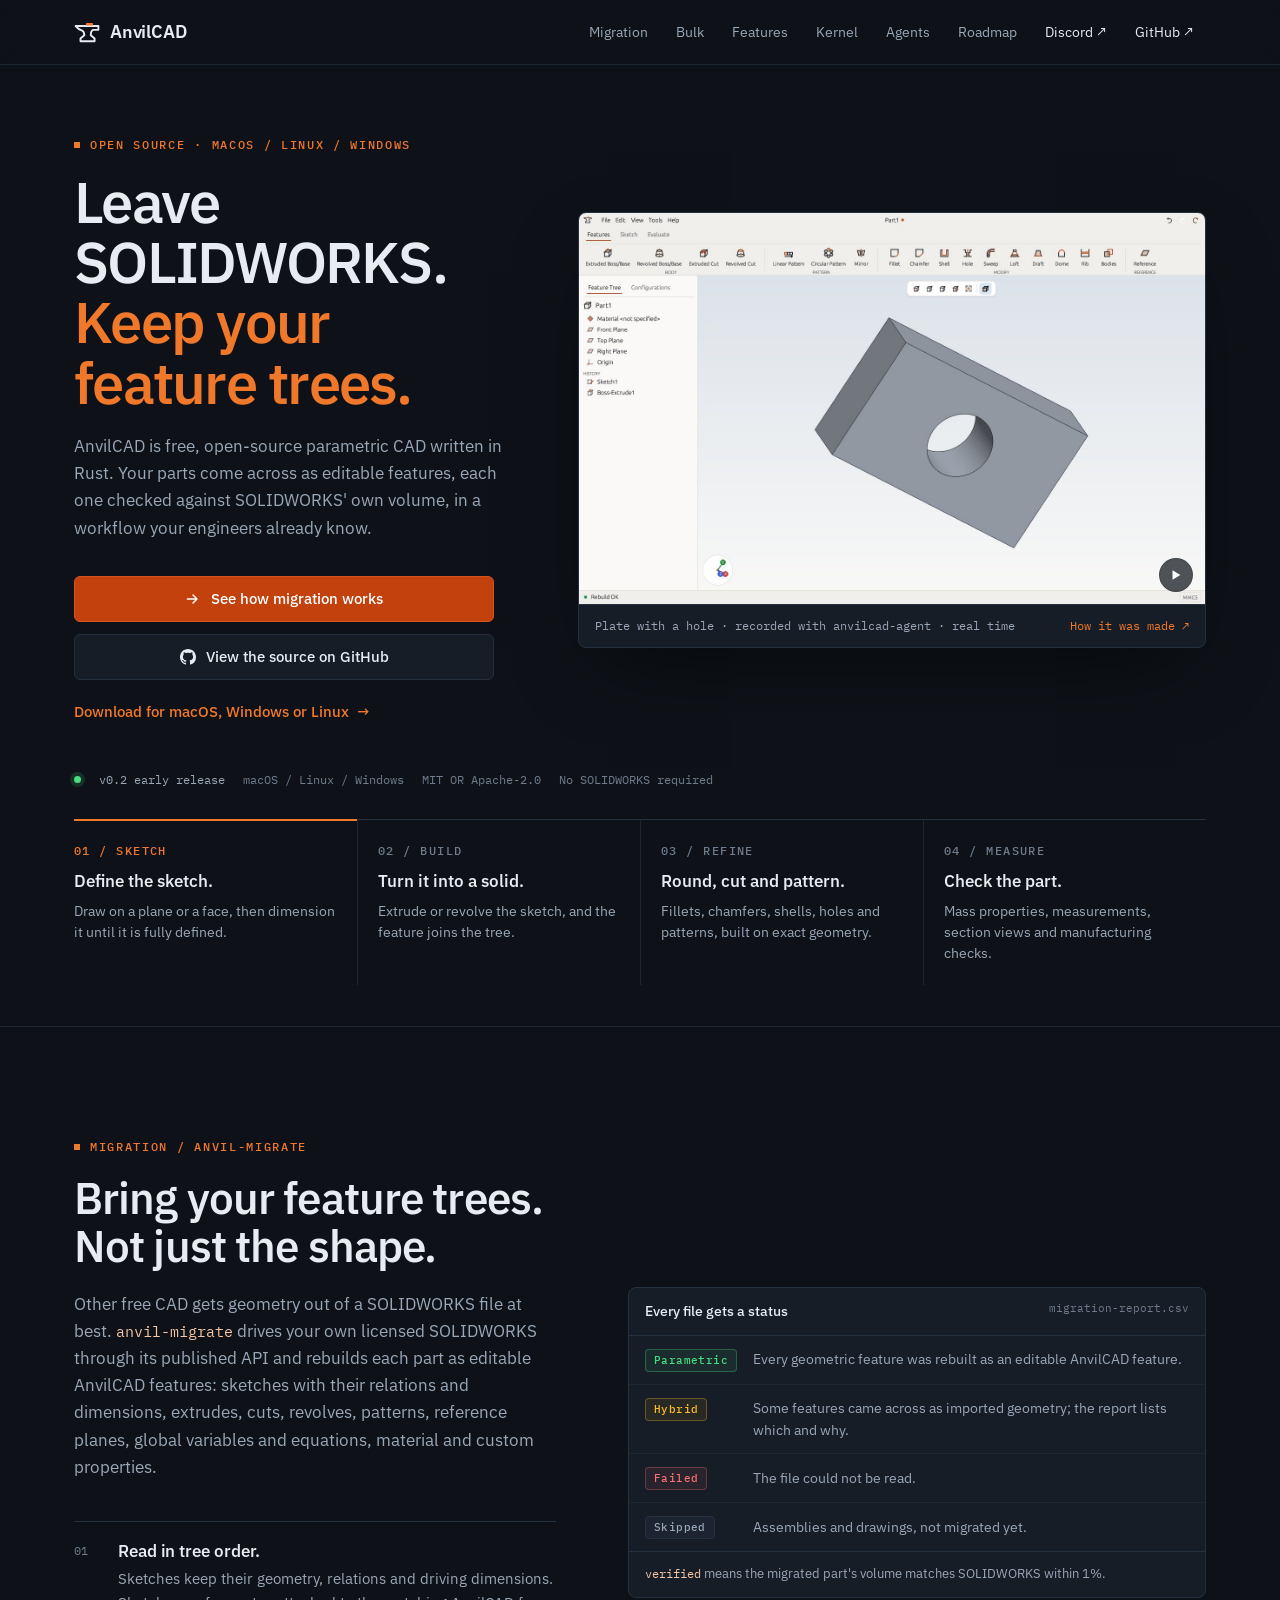
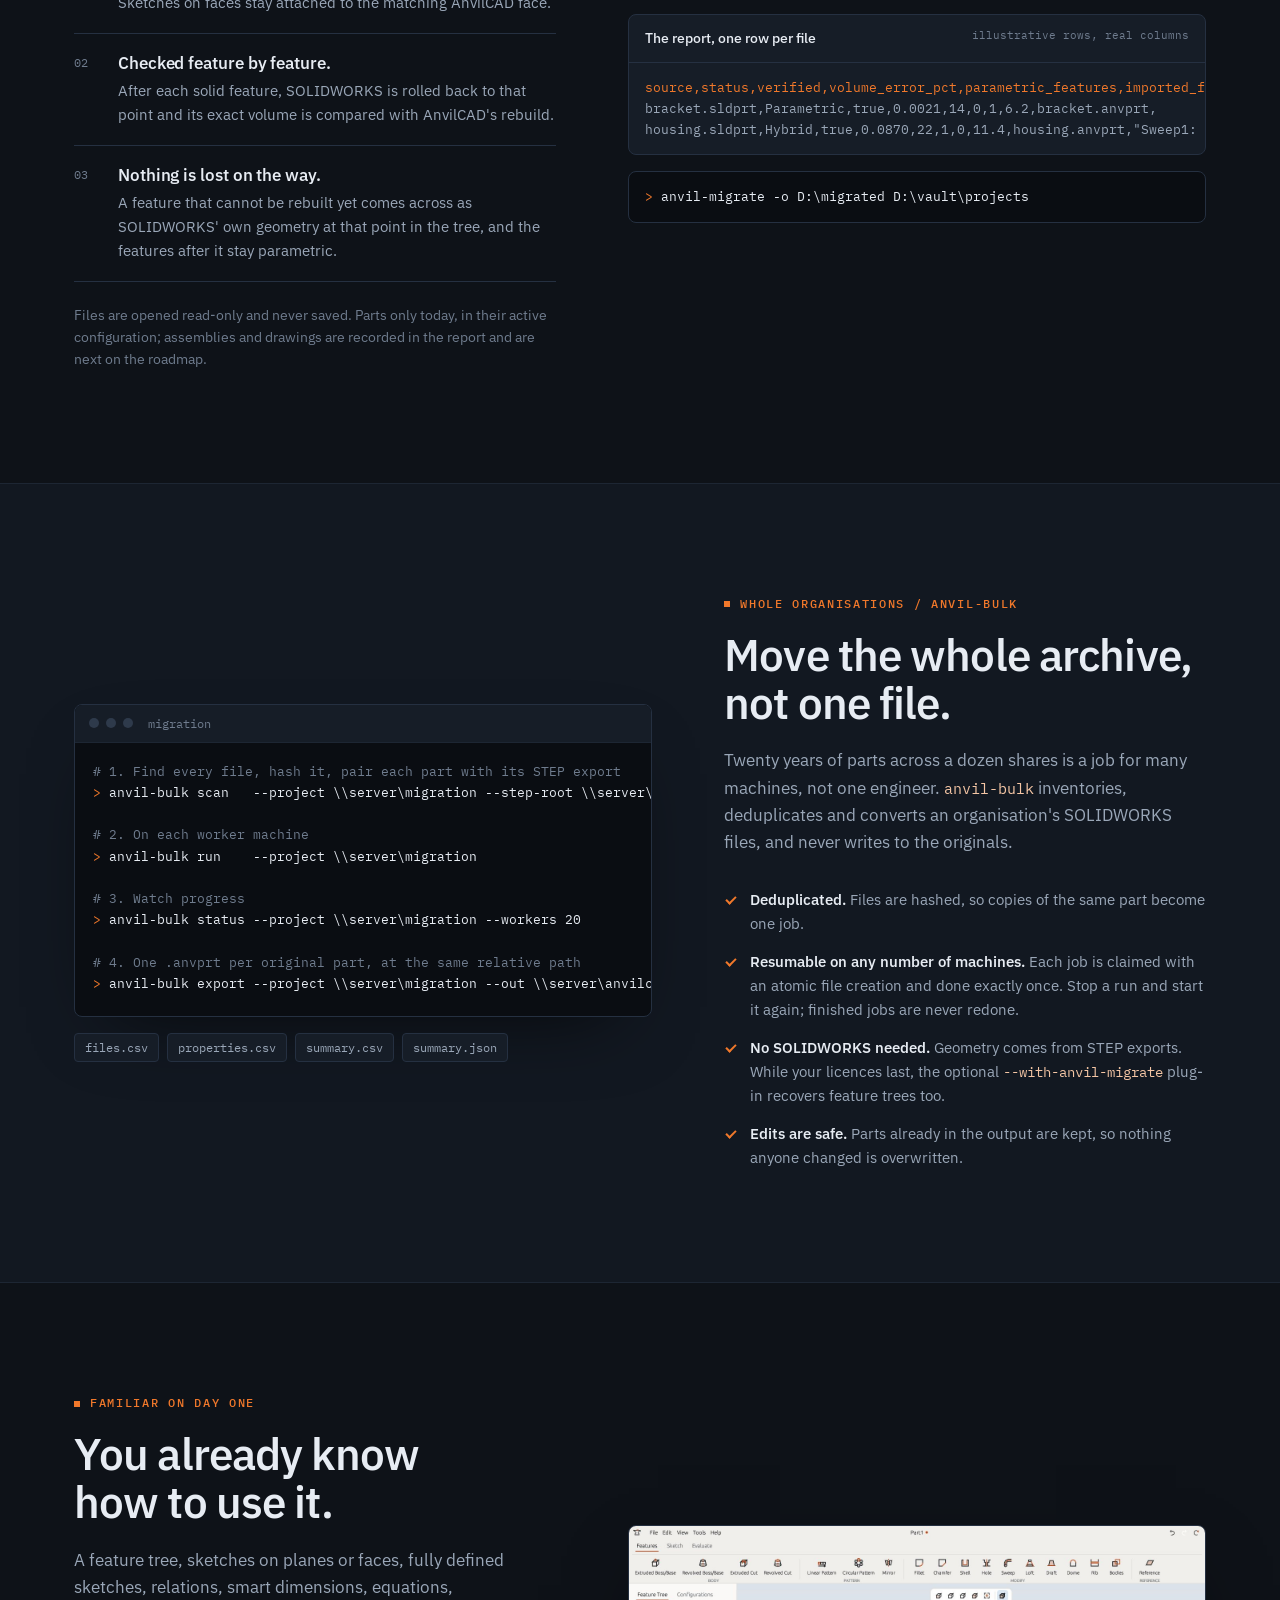
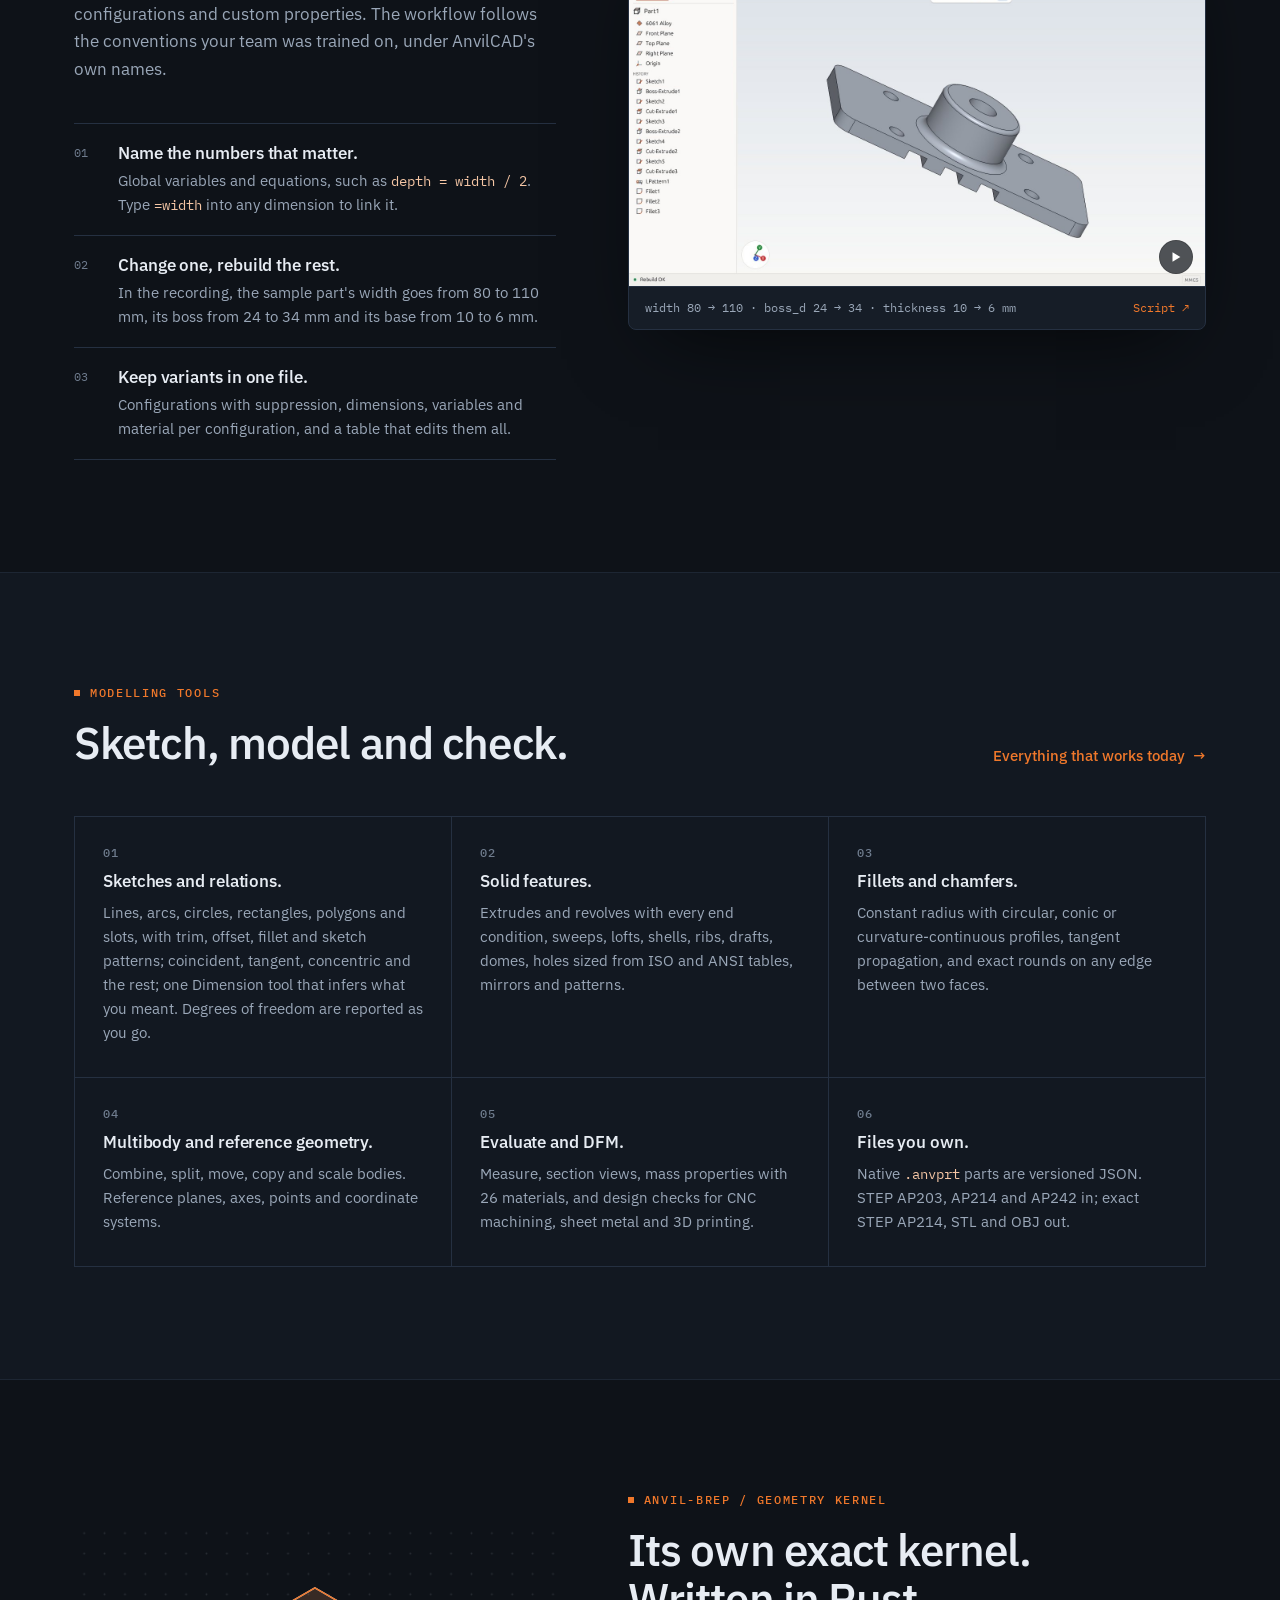
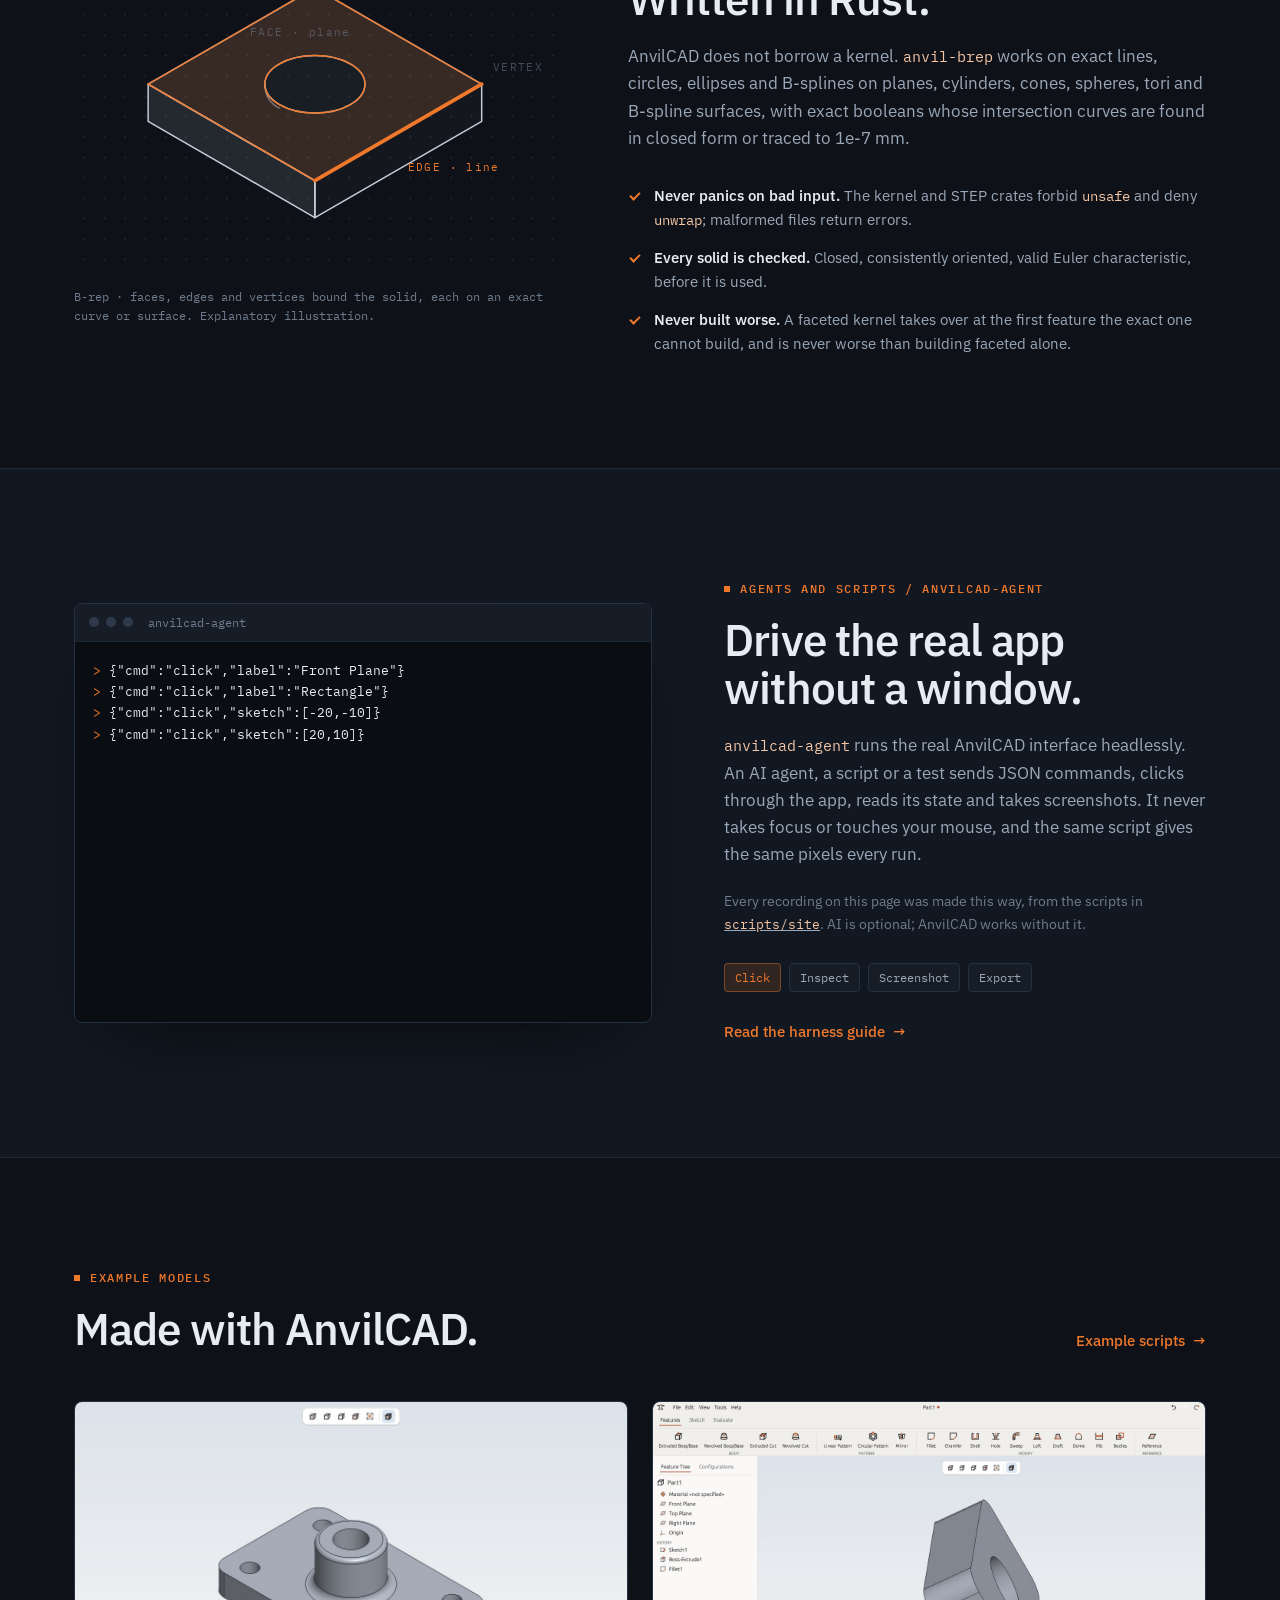
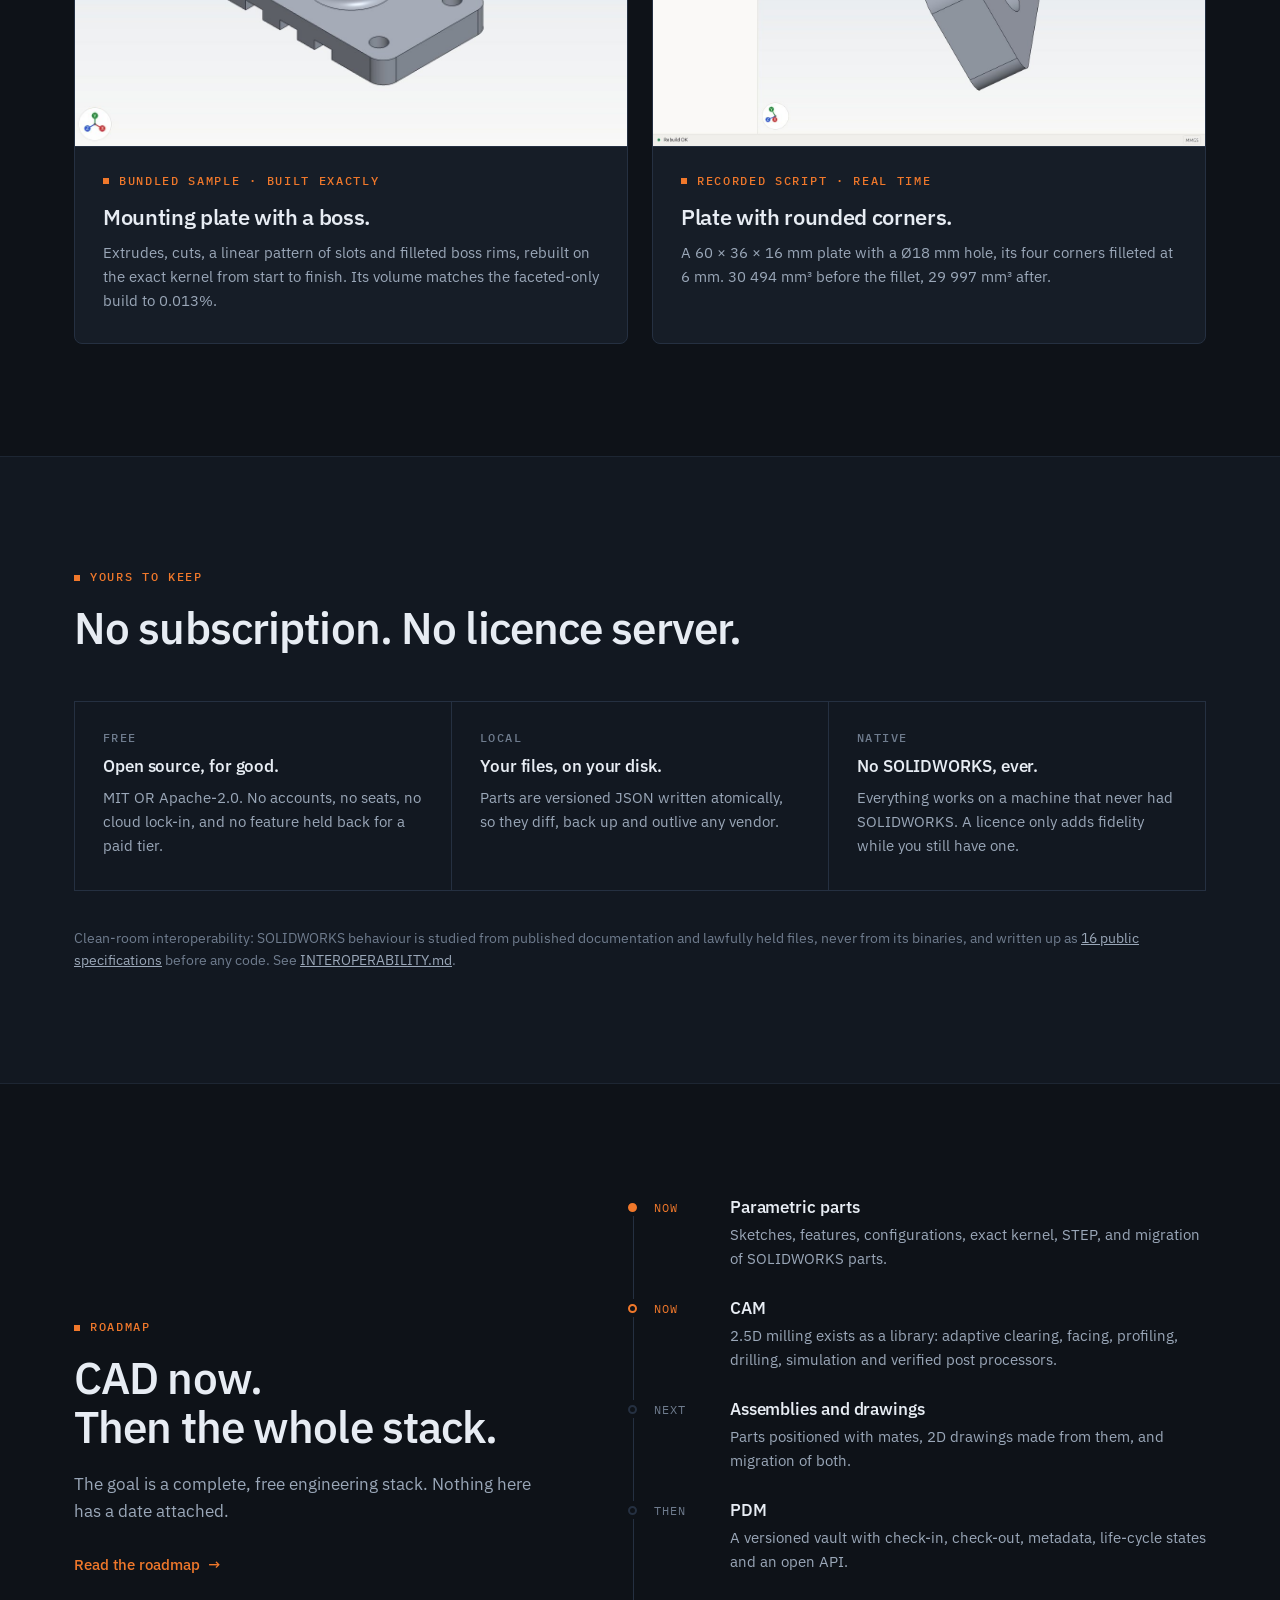
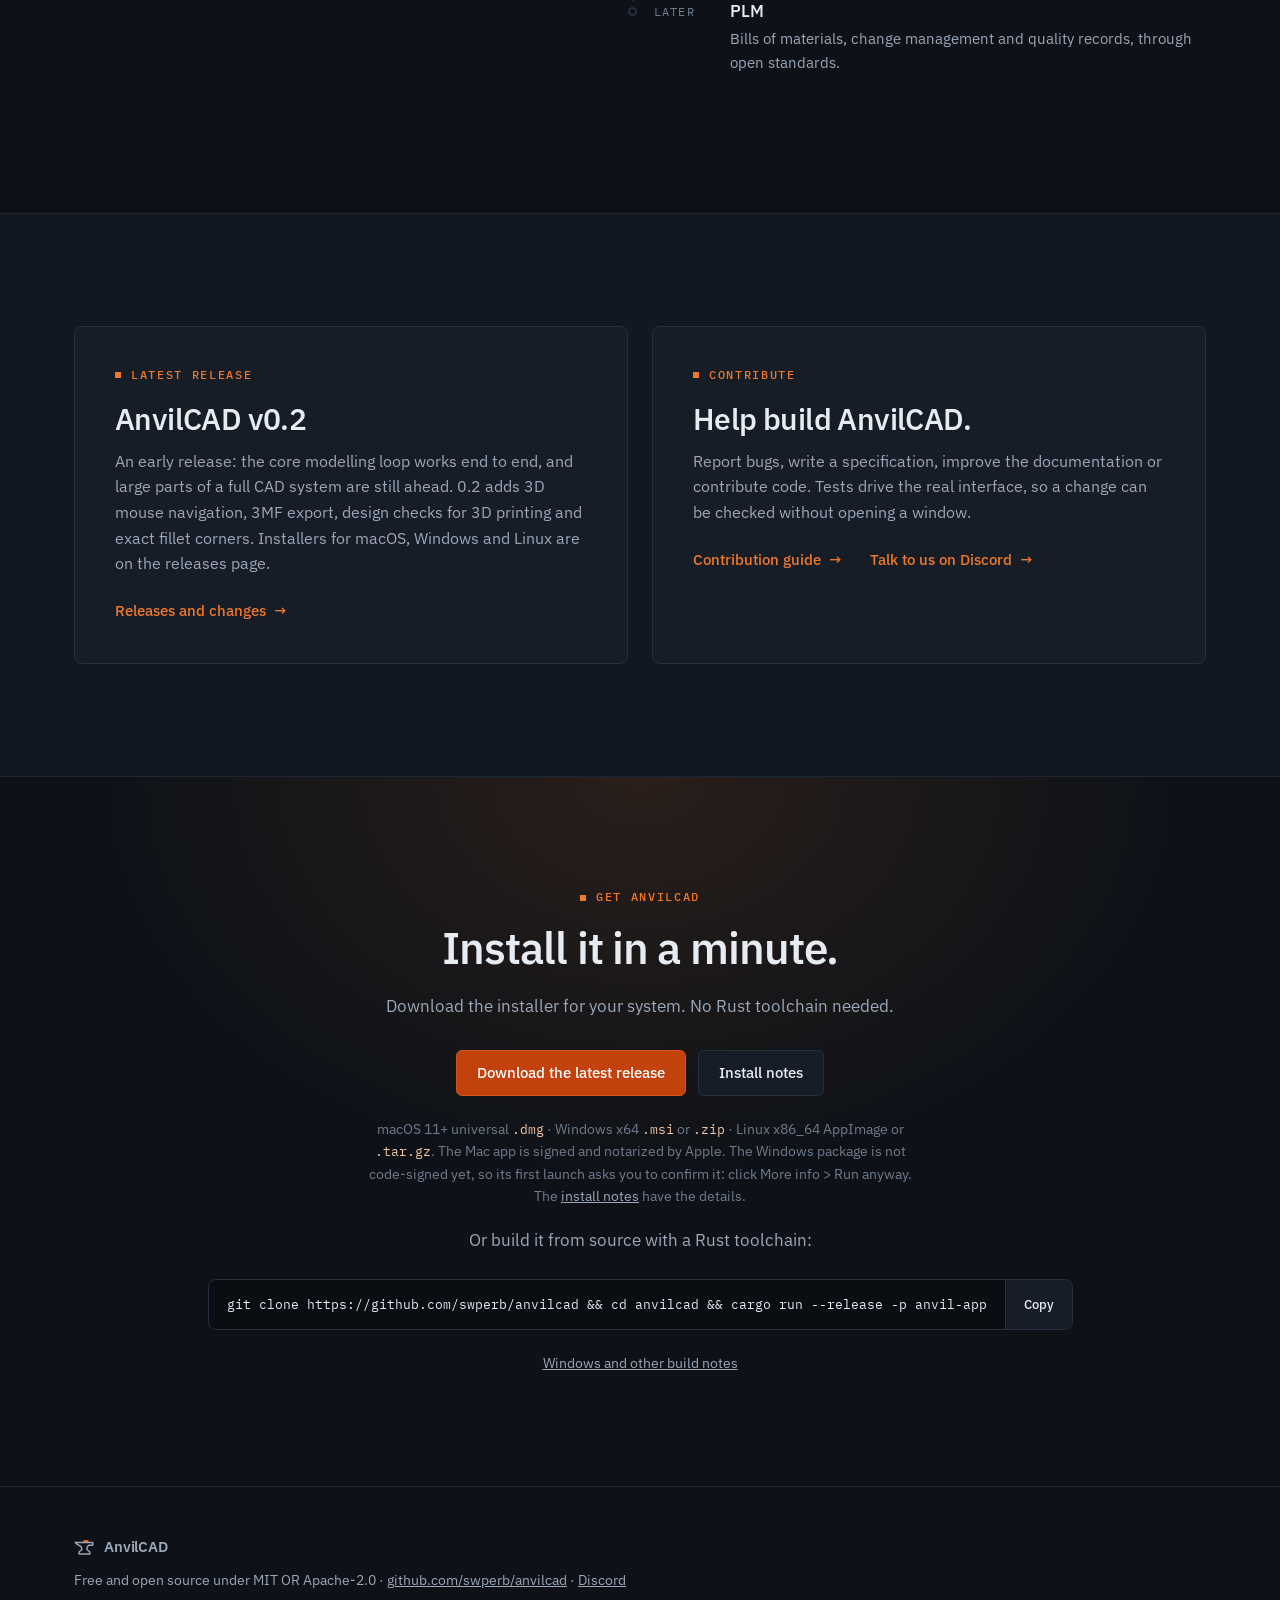
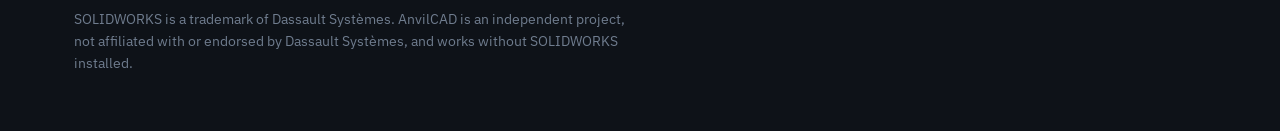
==== commit 7802cda2: "Say 0.2 on the landing page and in the README The hero badge, the Latest release box and the README " ====
--- a/docs/index.html
+++ b/docs/index.html
@@ -81,7 +81,7 @@
 
       <div class="wrap">
         <p class="meta-row">
-          <span class="status-dot" aria-hidden="true"></span><span>v0.1 early release</span>
+          <span class="status-dot" aria-hidden="true"></span><span>v0.2 early release</span>
           <span class="sep">macOS / Linux / Windows</span>
           <span class="sep">MIT OR Apache-2.0</span>
           <span class="sep">No SOLIDWORKS required</span>
@@ -340,10 +340,9 @@
             <p class="eyebrow">Yours to keep</p>
             <h2 id="yours-title">No subscription. No licence server.</h2>
           </div>
-          <a class="text-link" href="https://github.com/swperb/anvilcad/blob/main/COMMERCIAL.md">Read the commercial pledge <span aria-hidden="true">→</span></a>
         </div>
         <ul class="tool-grid tool-grid-3">
-          <li><span class="num">Free</span><h3>Open source, for good.</h3><p>MIT OR Apache-2.0. No accounts, no seats, no cloud lock-in, and no feature held back for a paid tier. Anything paid will be a service, never the software.</p></li>
+          <li><span class="num">Free</span><h3>Open source, for good.</h3><p>MIT OR Apache-2.0. No accounts, no seats, no cloud lock-in, and no feature held back for a paid tier.</p></li>
           <li><span class="num">Local</span><h3>Your files, on your disk.</h3><p>Parts are versioned JSON written atomically, so they diff, back up and outlive any vendor.</p></li>
           <li><span class="num">Native</span><h3>No SOLIDWORKS, ever.</h3><p>Everything works on a machine that never had SOLIDWORKS. A licence only adds fidelity while you still have one.</p></li>
         </ul>
@@ -375,8 +374,8 @@
       <div class="wrap duo">
         <div class="duo-item">
           <p class="eyebrow">Latest release</p>
-          <h2>AnvilCAD v0.1</h2>
-          <p>An early release: the core modelling loop works end to end, and large parts of a full CAD system are still ahead. Installers for macOS, Windows and Linux are on the releases page.</p>
+          <h2>AnvilCAD v0.2</h2>
+          <p>An early release: the core modelling loop works end to end, and large parts of a full CAD system are still ahead. 0.2 adds 3D mouse navigation, 3MF export, design checks for 3D printing and exact fillet corners. Installers for macOS, Windows and Linux are on the releases page.</p>
           <a class="text-link" href="https://github.com/swperb/anvilcad/releases">Releases and changes <span aria-hidden="true">→</span></a>
         </div>
         <div class="duo-item">
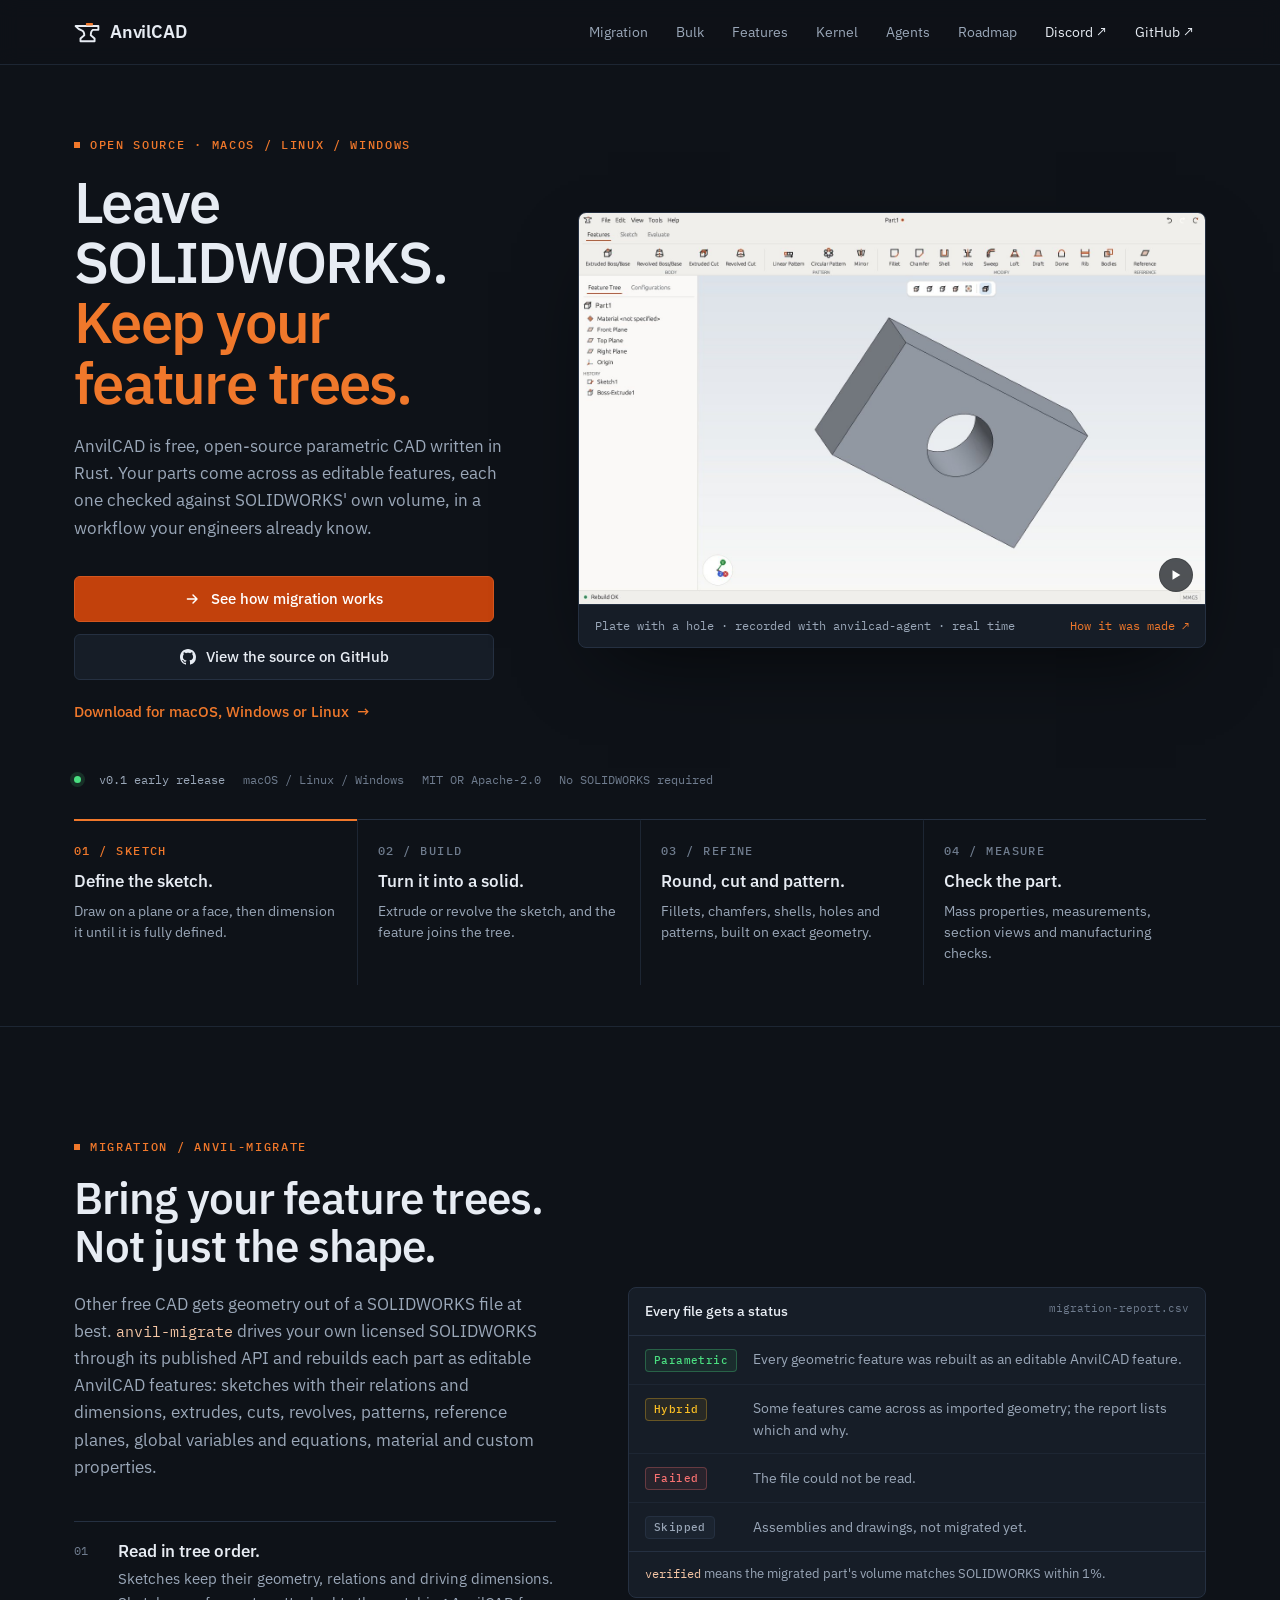
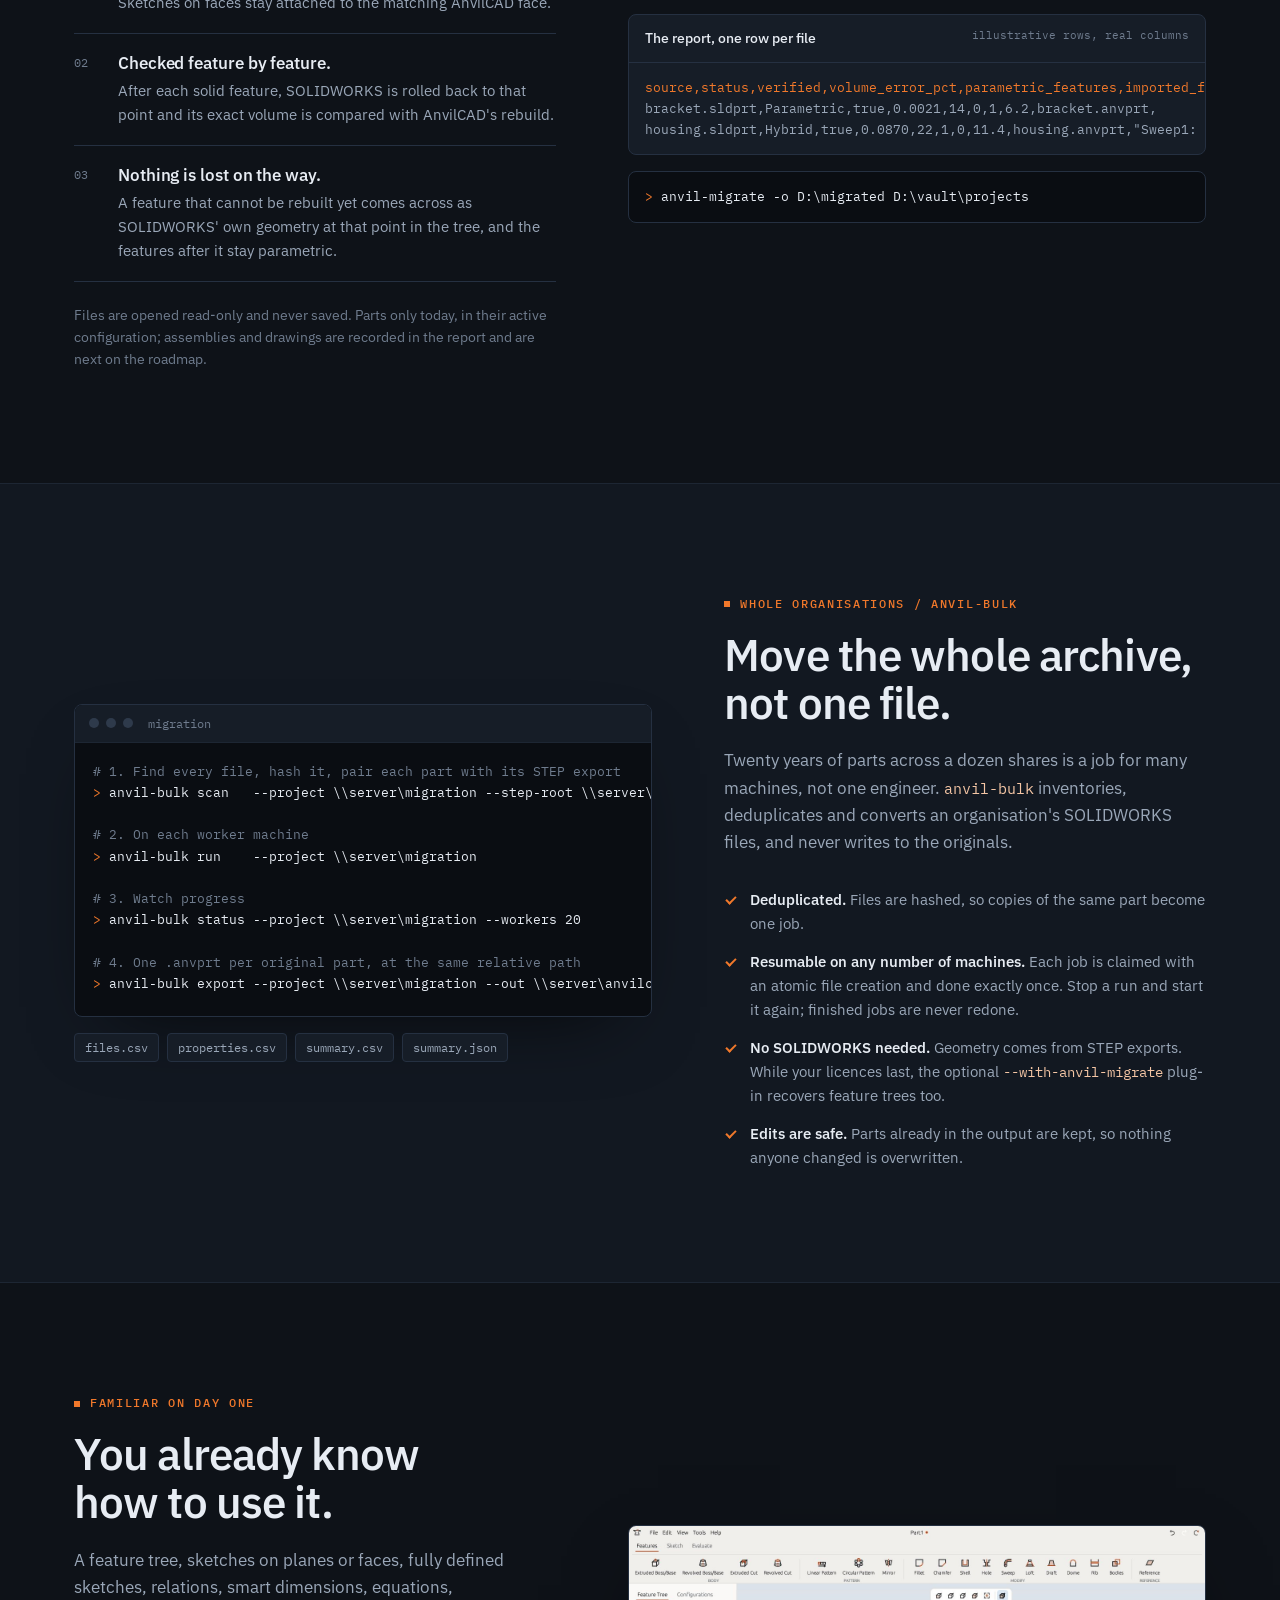
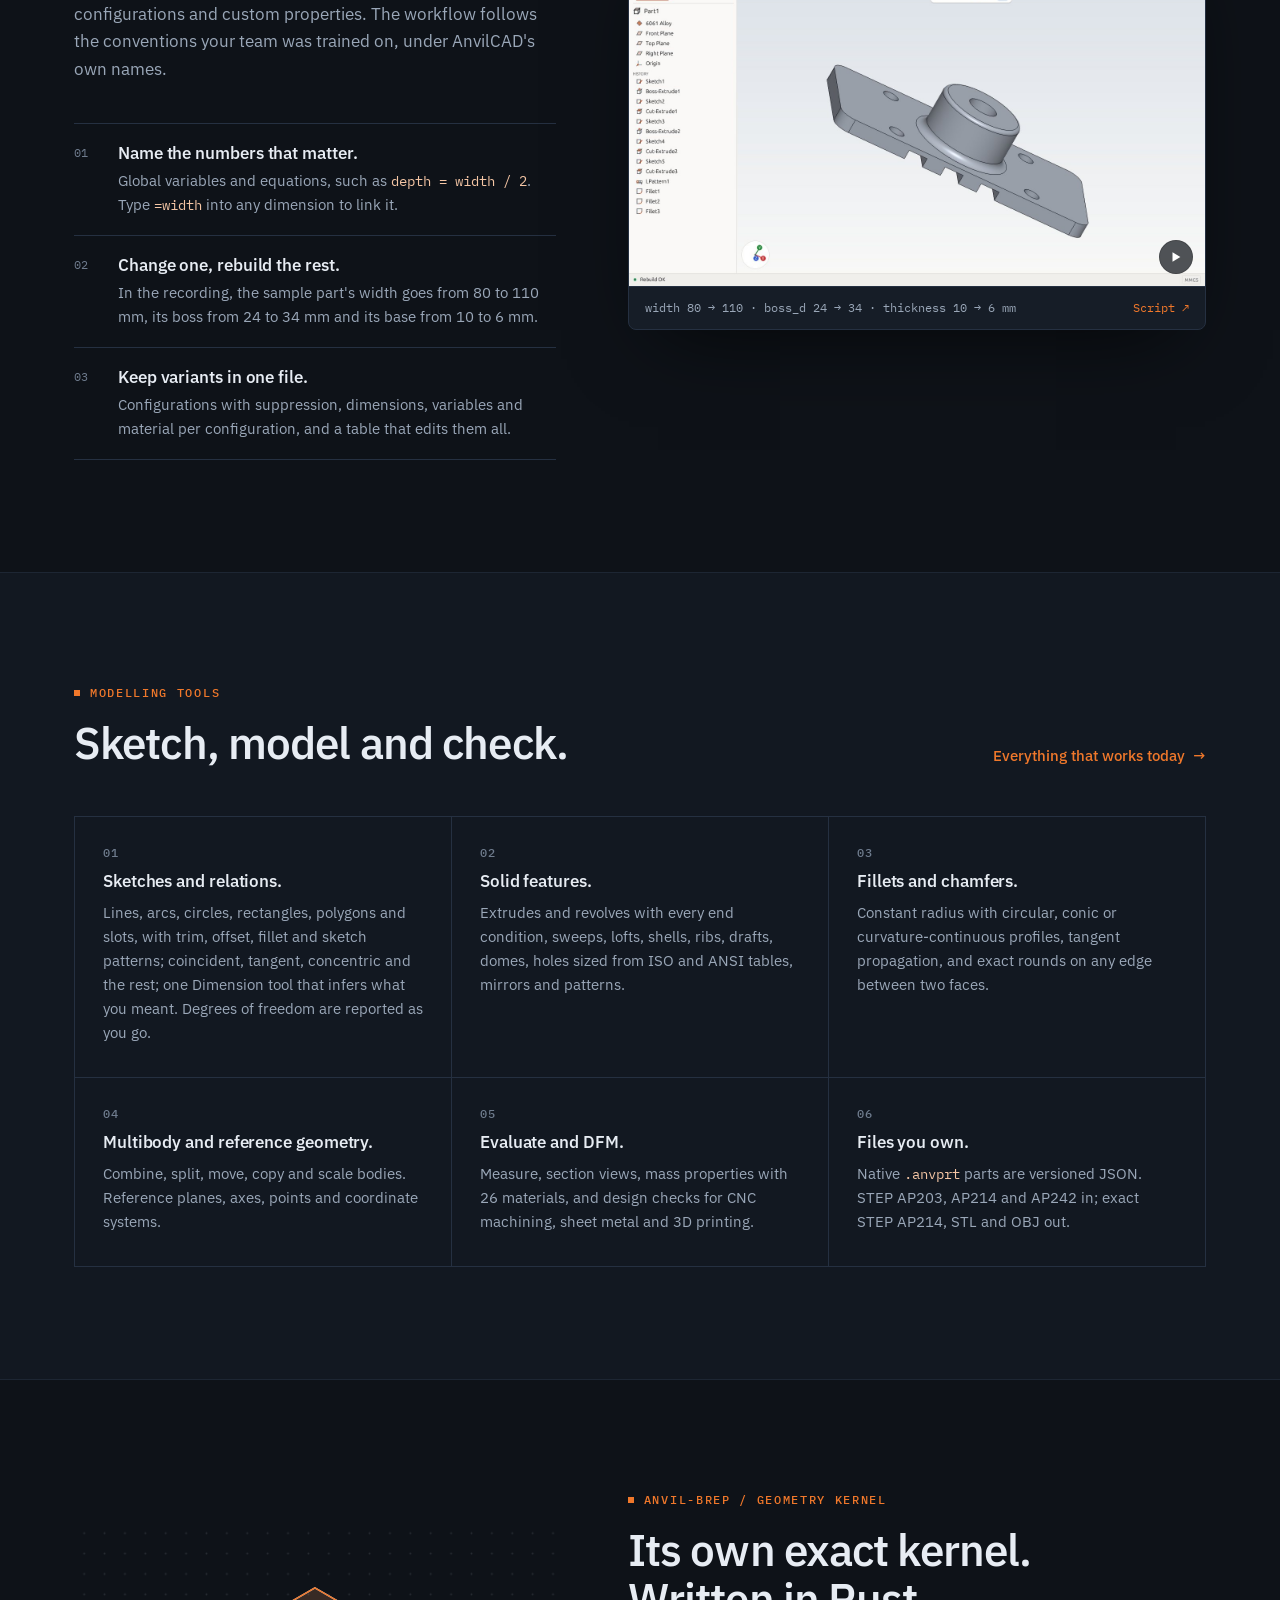
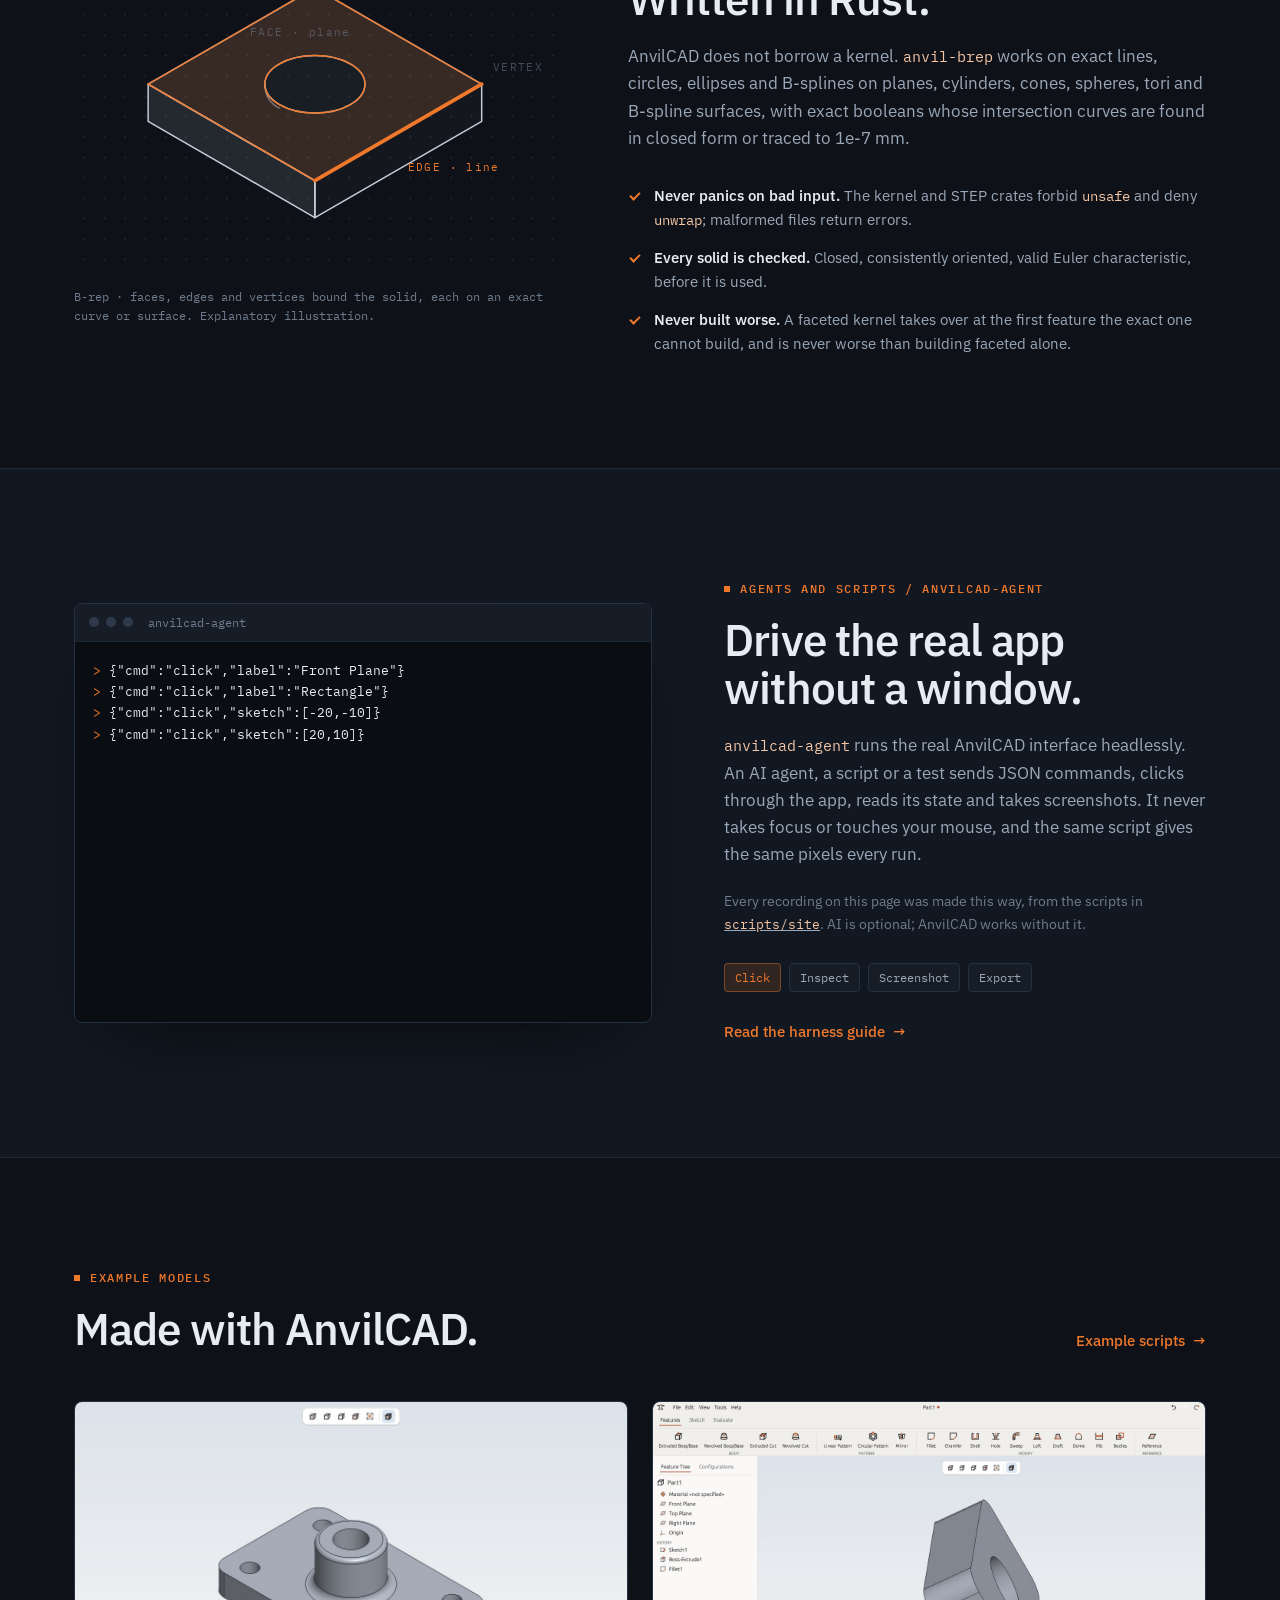
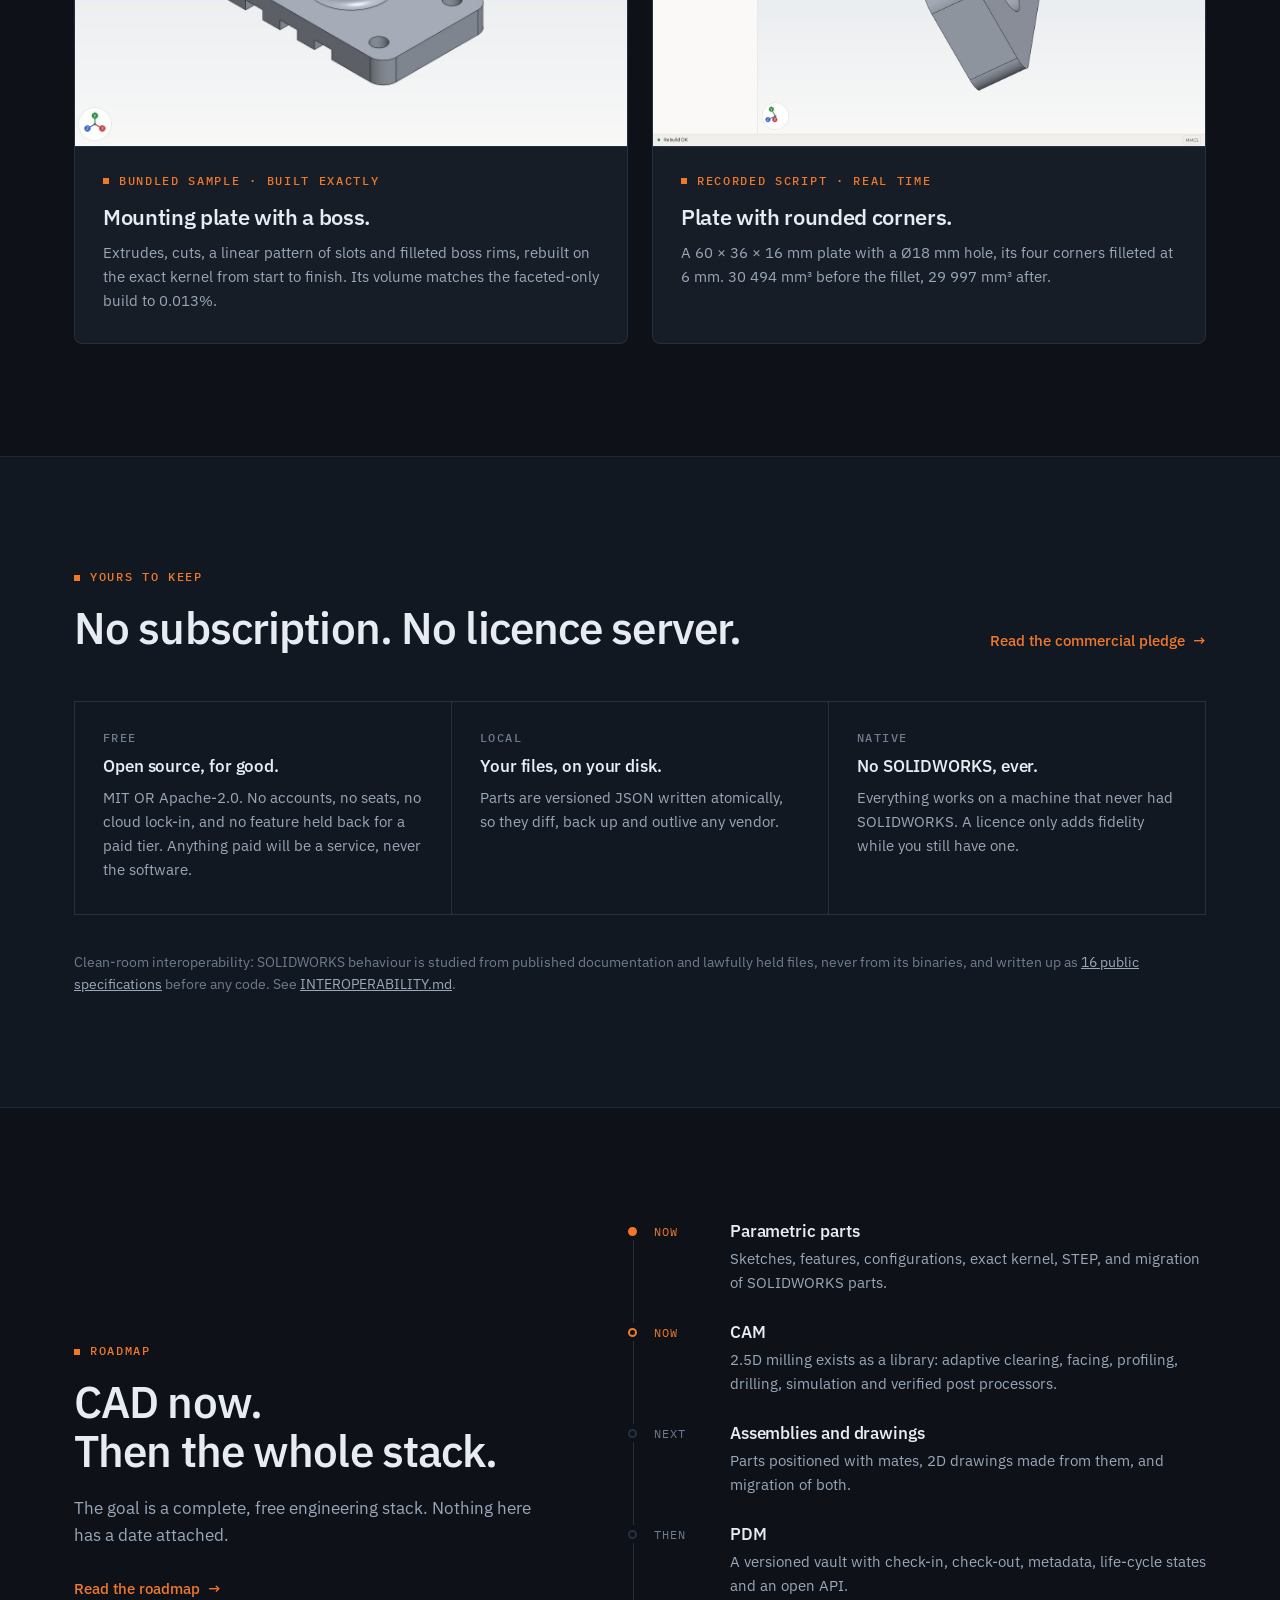
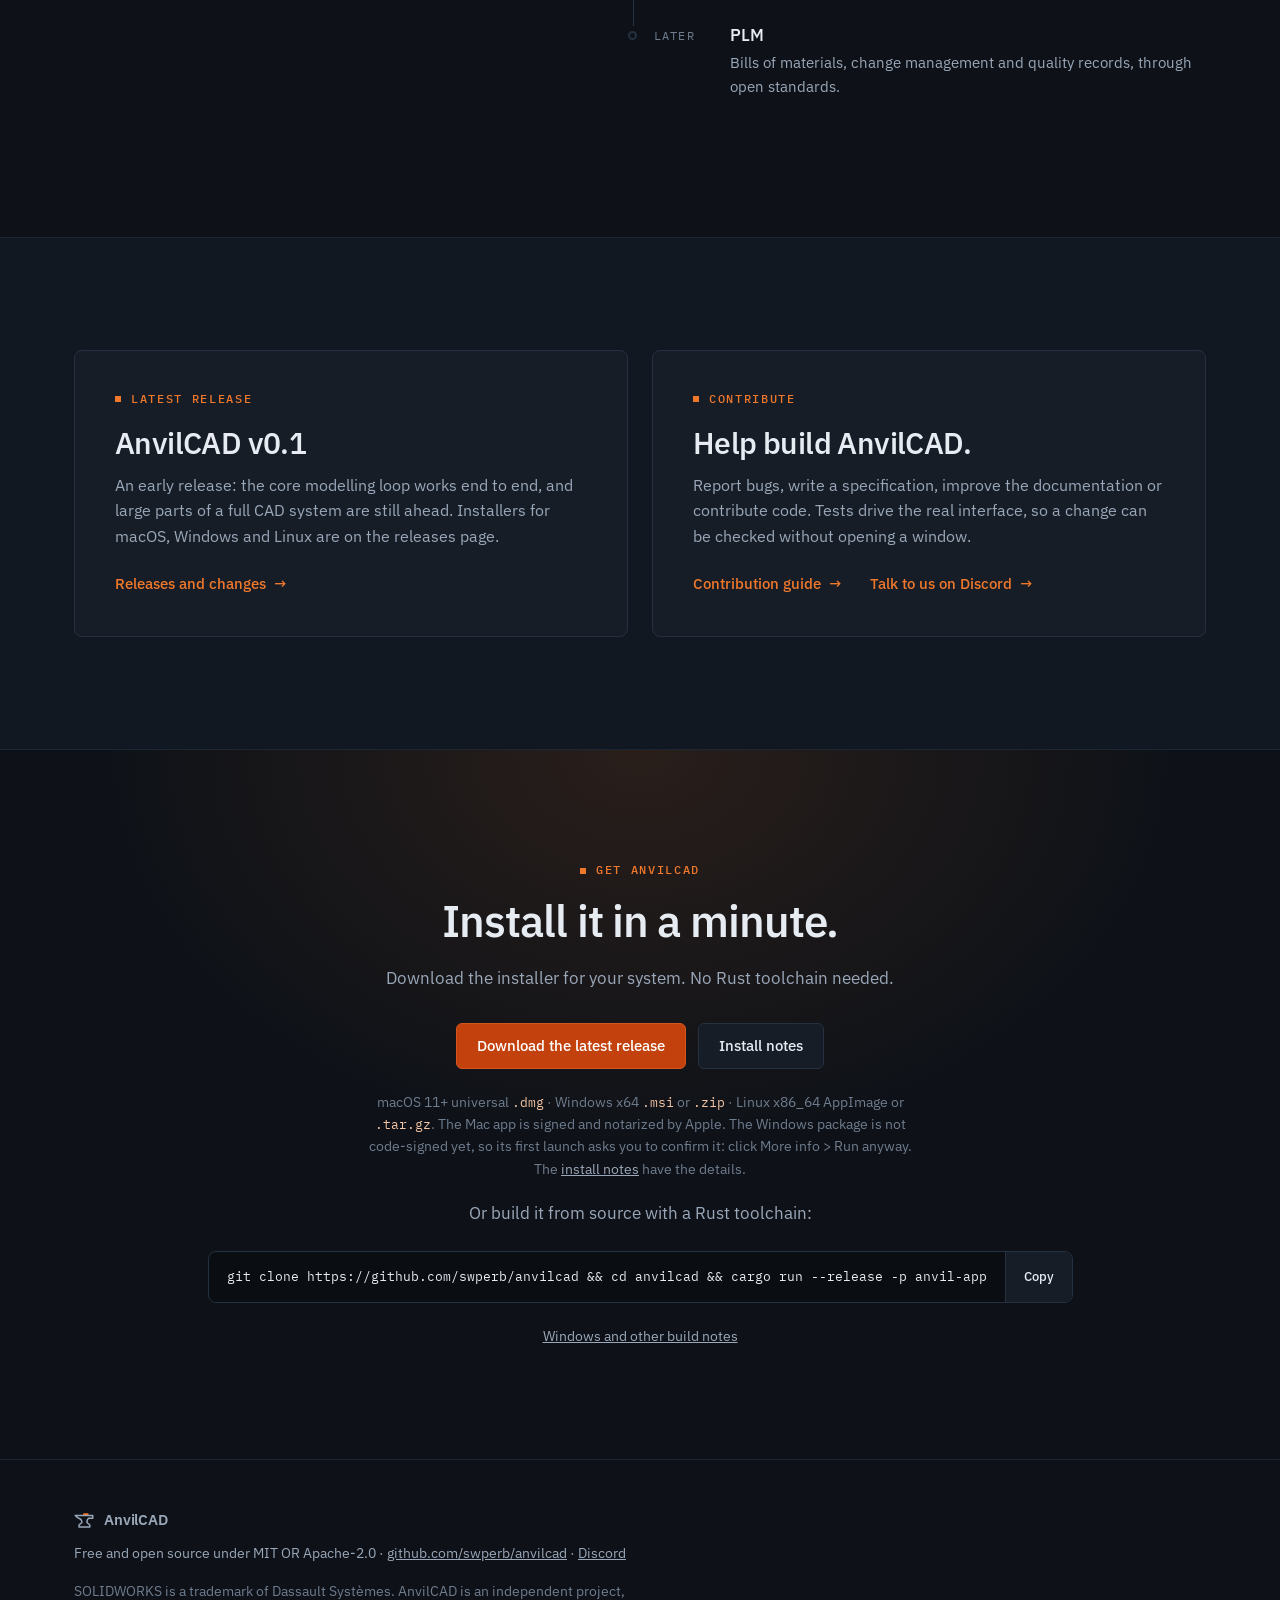
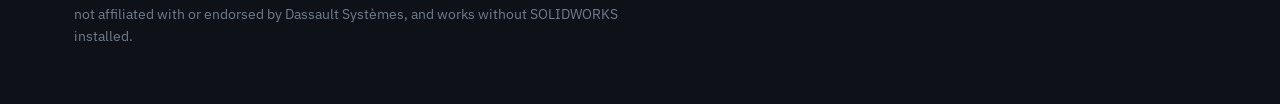
==== commit 468fe8f7: "Publish a commercial pledge (#156) * Publish a commercial pledge  COMMERCIAL.md states that the app," ====
--- a/docs/index.html
+++ b/docs/index.html
@@ -81,7 +81,7 @@
 
       <div class="wrap">
         <p class="meta-row">
-          <span class="status-dot" aria-hidden="true"></span><span>v0.2 early release</span>
+          <span class="status-dot" aria-hidden="true"></span><span>v0.1 early release</span>
           <span class="sep">macOS / Linux / Windows</span>
           <span class="sep">MIT OR Apache-2.0</span>
           <span class="sep">No SOLIDWORKS required</span>
@@ -340,9 +340,10 @@
             <p class="eyebrow">Yours to keep</p>
             <h2 id="yours-title">No subscription. No licence server.</h2>
           </div>
+          <a class="text-link" href="https://github.com/swperb/anvilcad/blob/main/COMMERCIAL.md">Read the commercial pledge <span aria-hidden="true">→</span></a>
         </div>
         <ul class="tool-grid tool-grid-3">
-          <li><span class="num">Free</span><h3>Open source, for good.</h3><p>MIT OR Apache-2.0. No accounts, no seats, no cloud lock-in, and no feature held back for a paid tier.</p></li>
+          <li><span class="num">Free</span><h3>Open source, for good.</h3><p>MIT OR Apache-2.0. No accounts, no seats, no cloud lock-in, and no feature held back for a paid tier. Anything paid will be a service, never the software.</p></li>
           <li><span class="num">Local</span><h3>Your files, on your disk.</h3><p>Parts are versioned JSON written atomically, so they diff, back up and outlive any vendor.</p></li>
           <li><span class="num">Native</span><h3>No SOLIDWORKS, ever.</h3><p>Everything works on a machine that never had SOLIDWORKS. A licence only adds fidelity while you still have one.</p></li>
         </ul>
@@ -374,8 +375,8 @@
       <div class="wrap duo">
         <div class="duo-item">
           <p class="eyebrow">Latest release</p>
-          <h2>AnvilCAD v0.2</h2>
-          <p>An early release: the core modelling loop works end to end, and large parts of a full CAD system are still ahead. 0.2 adds 3D mouse navigation, 3MF export, design checks for 3D printing and exact fillet corners. Installers for macOS, Windows and Linux are on the releases page.</p>
+          <h2>AnvilCAD v0.1</h2>
+          <p>An early release: the core modelling loop works end to end, and large parts of a full CAD system are still ahead. Installers for macOS, Windows and Linux are on the releases page.</p>
           <a class="text-link" href="https://github.com/swperb/anvilcad/releases">Releases and changes <span aria-hidden="true">→</span></a>
         </div>
         <div class="duo-item">
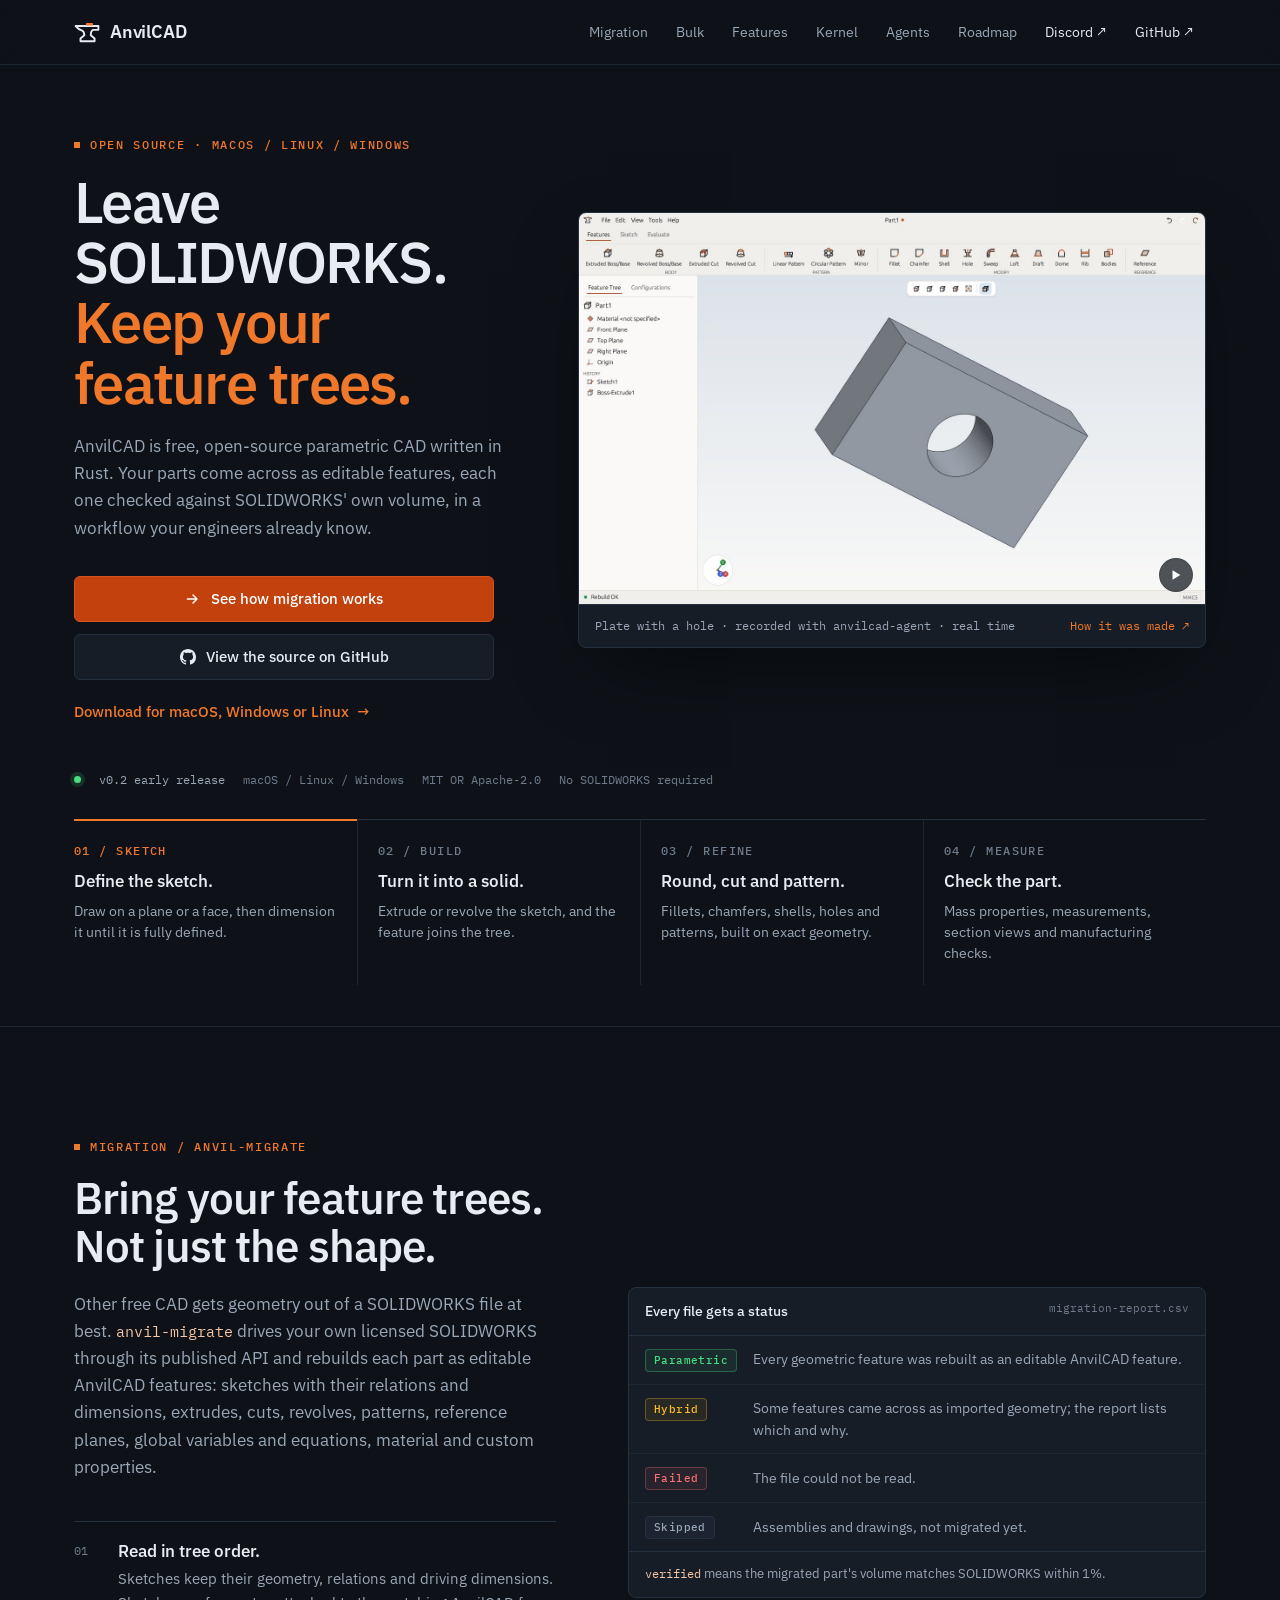
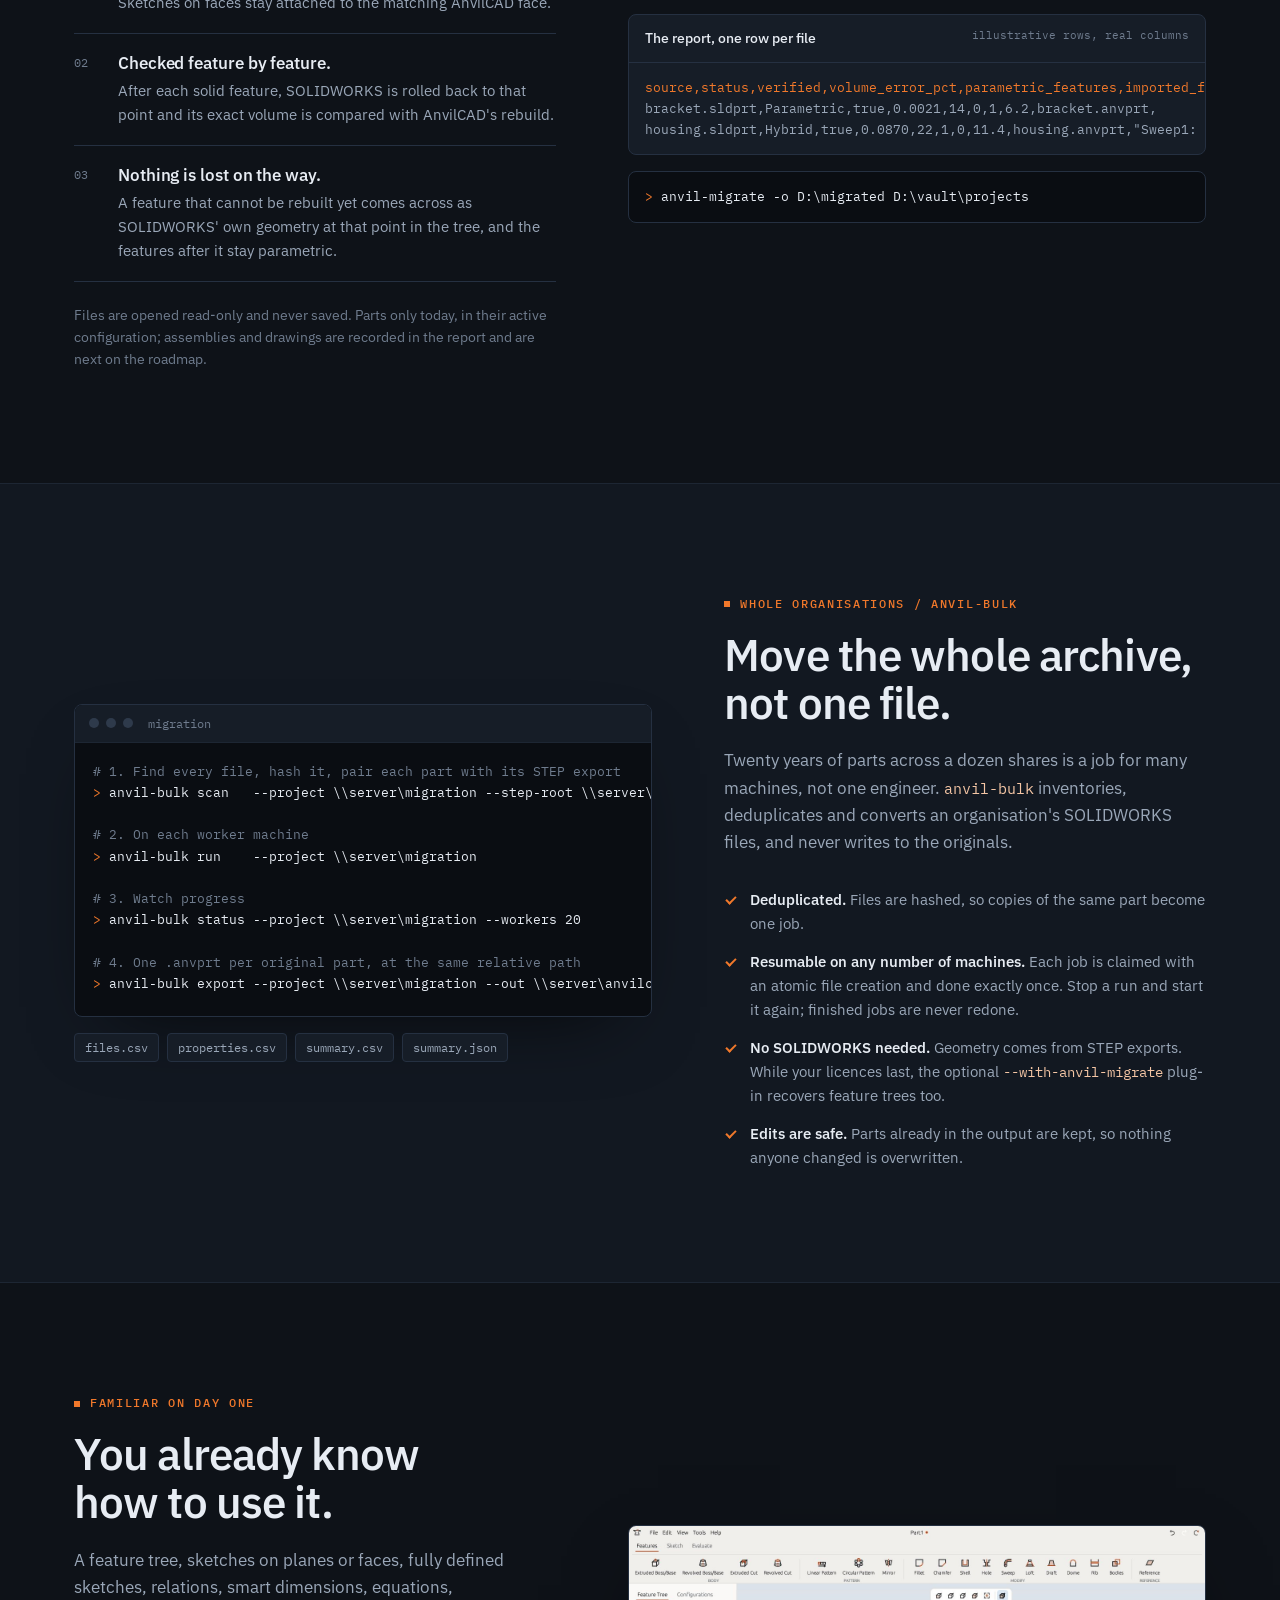
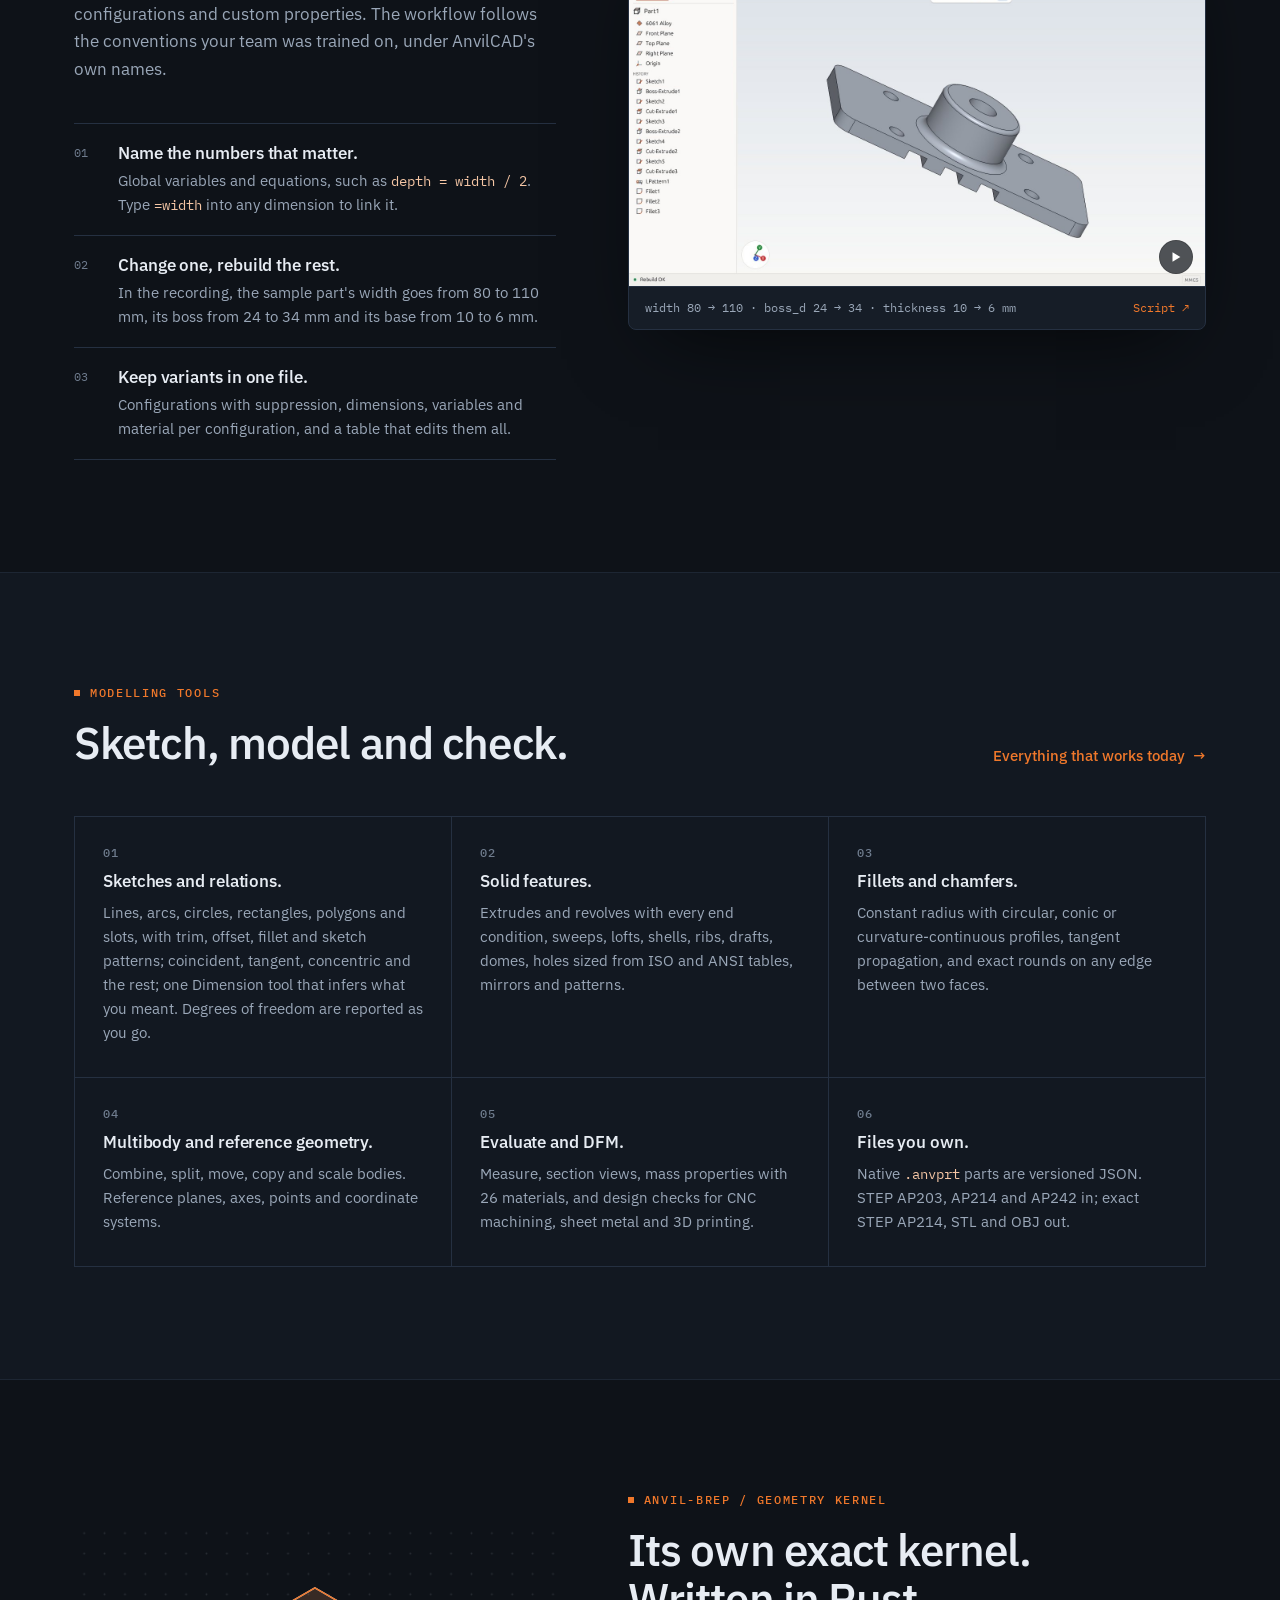
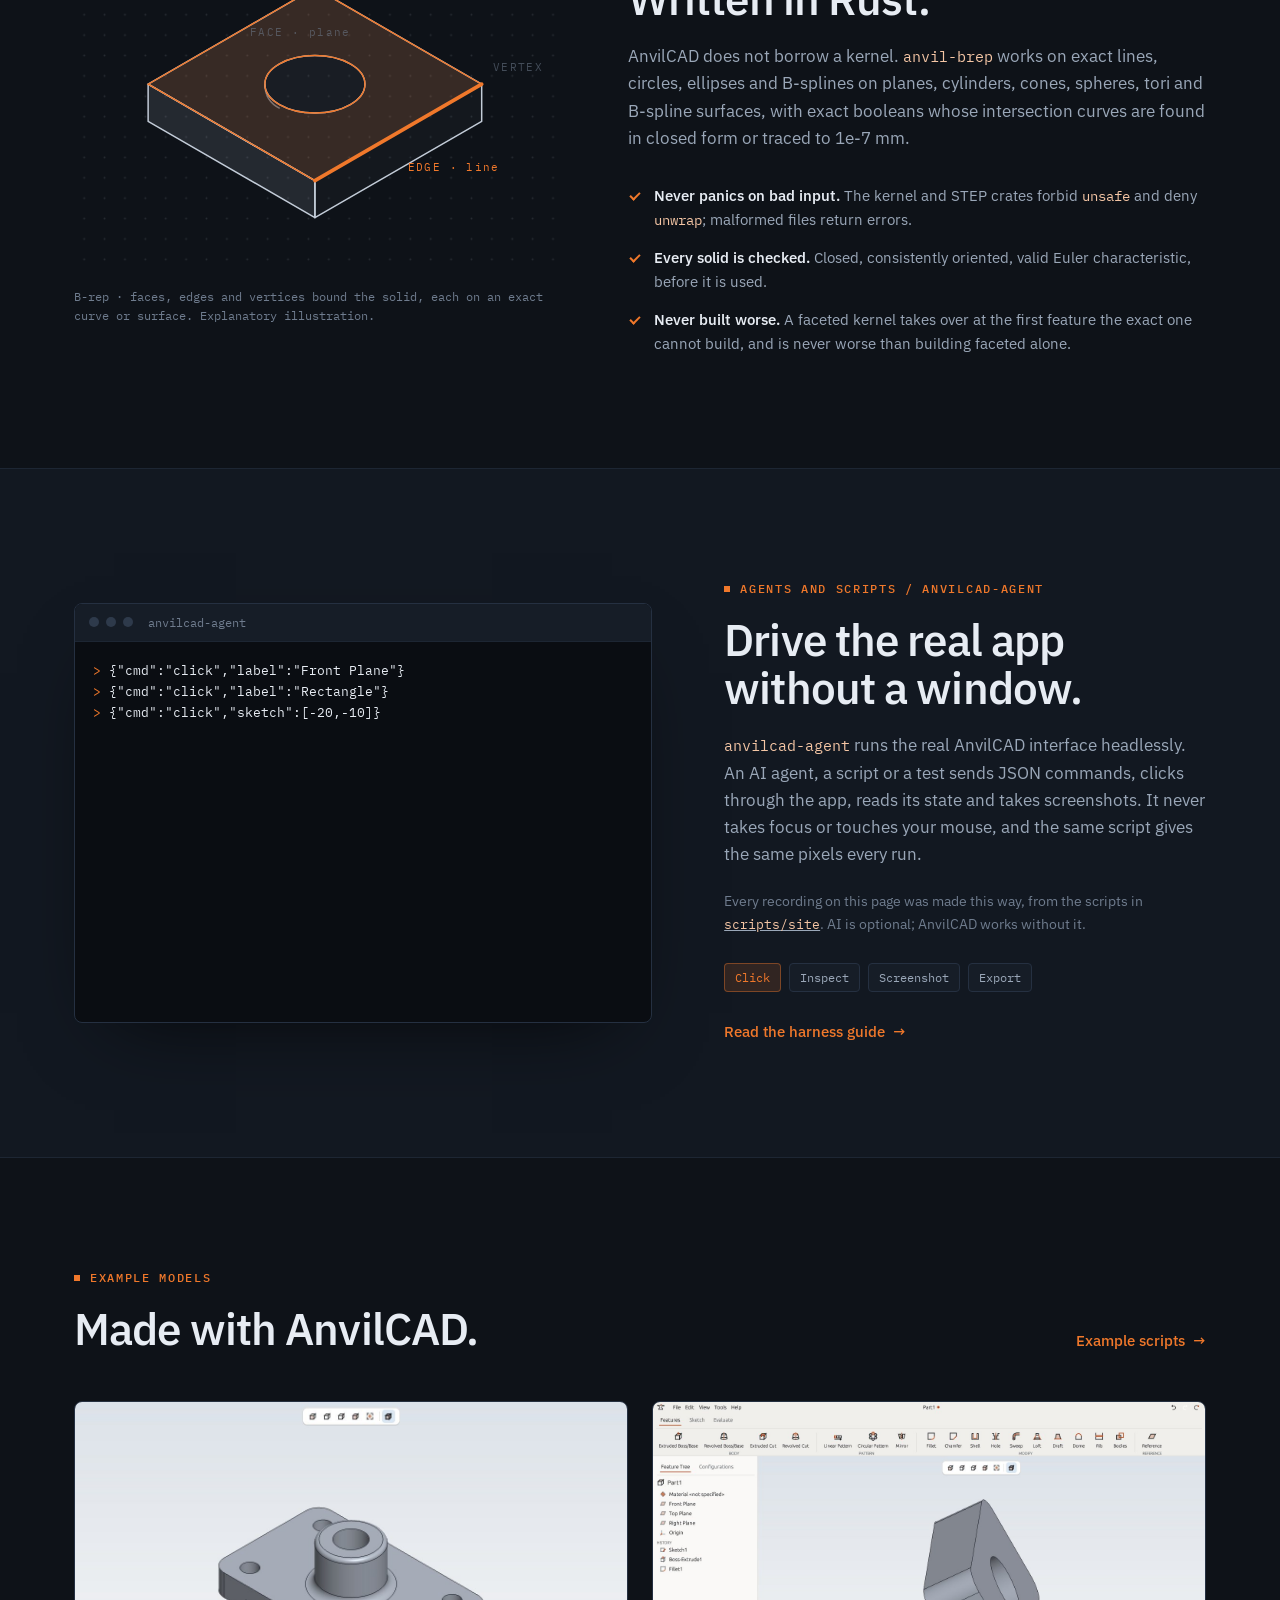
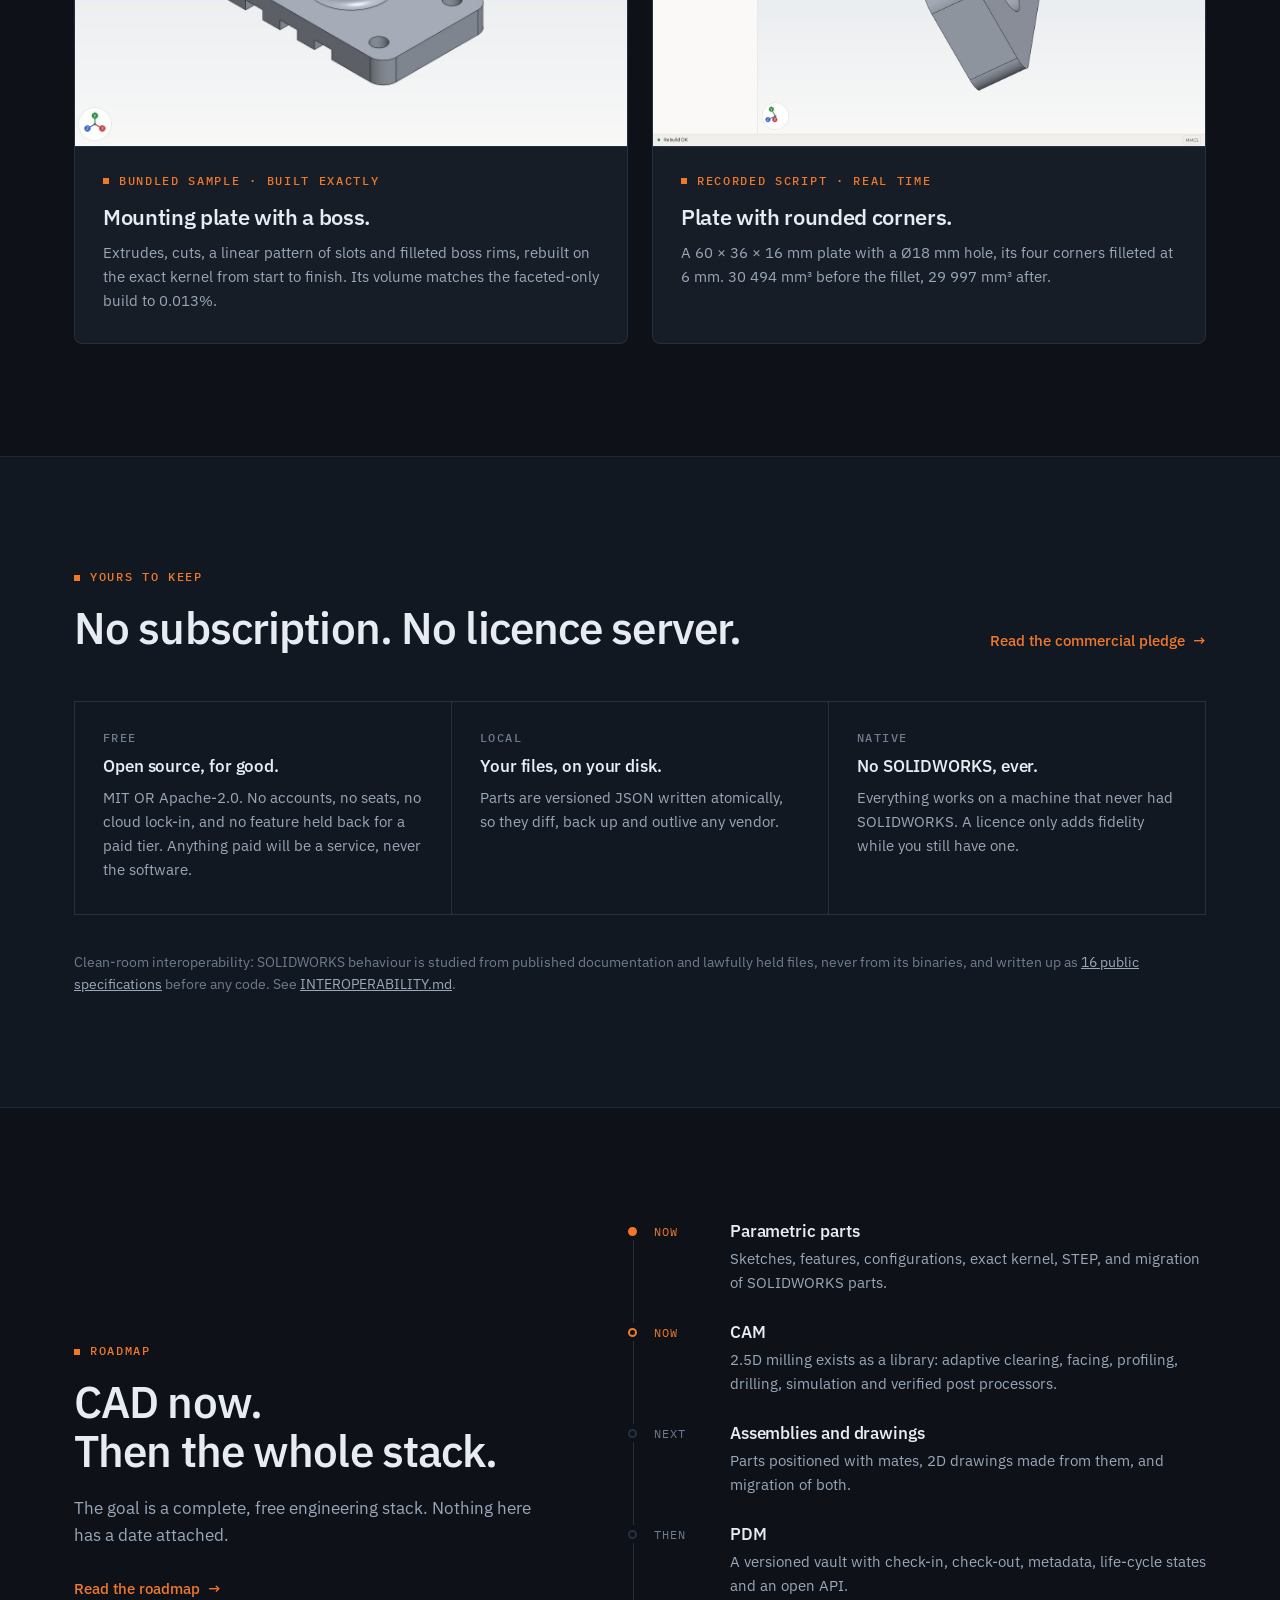
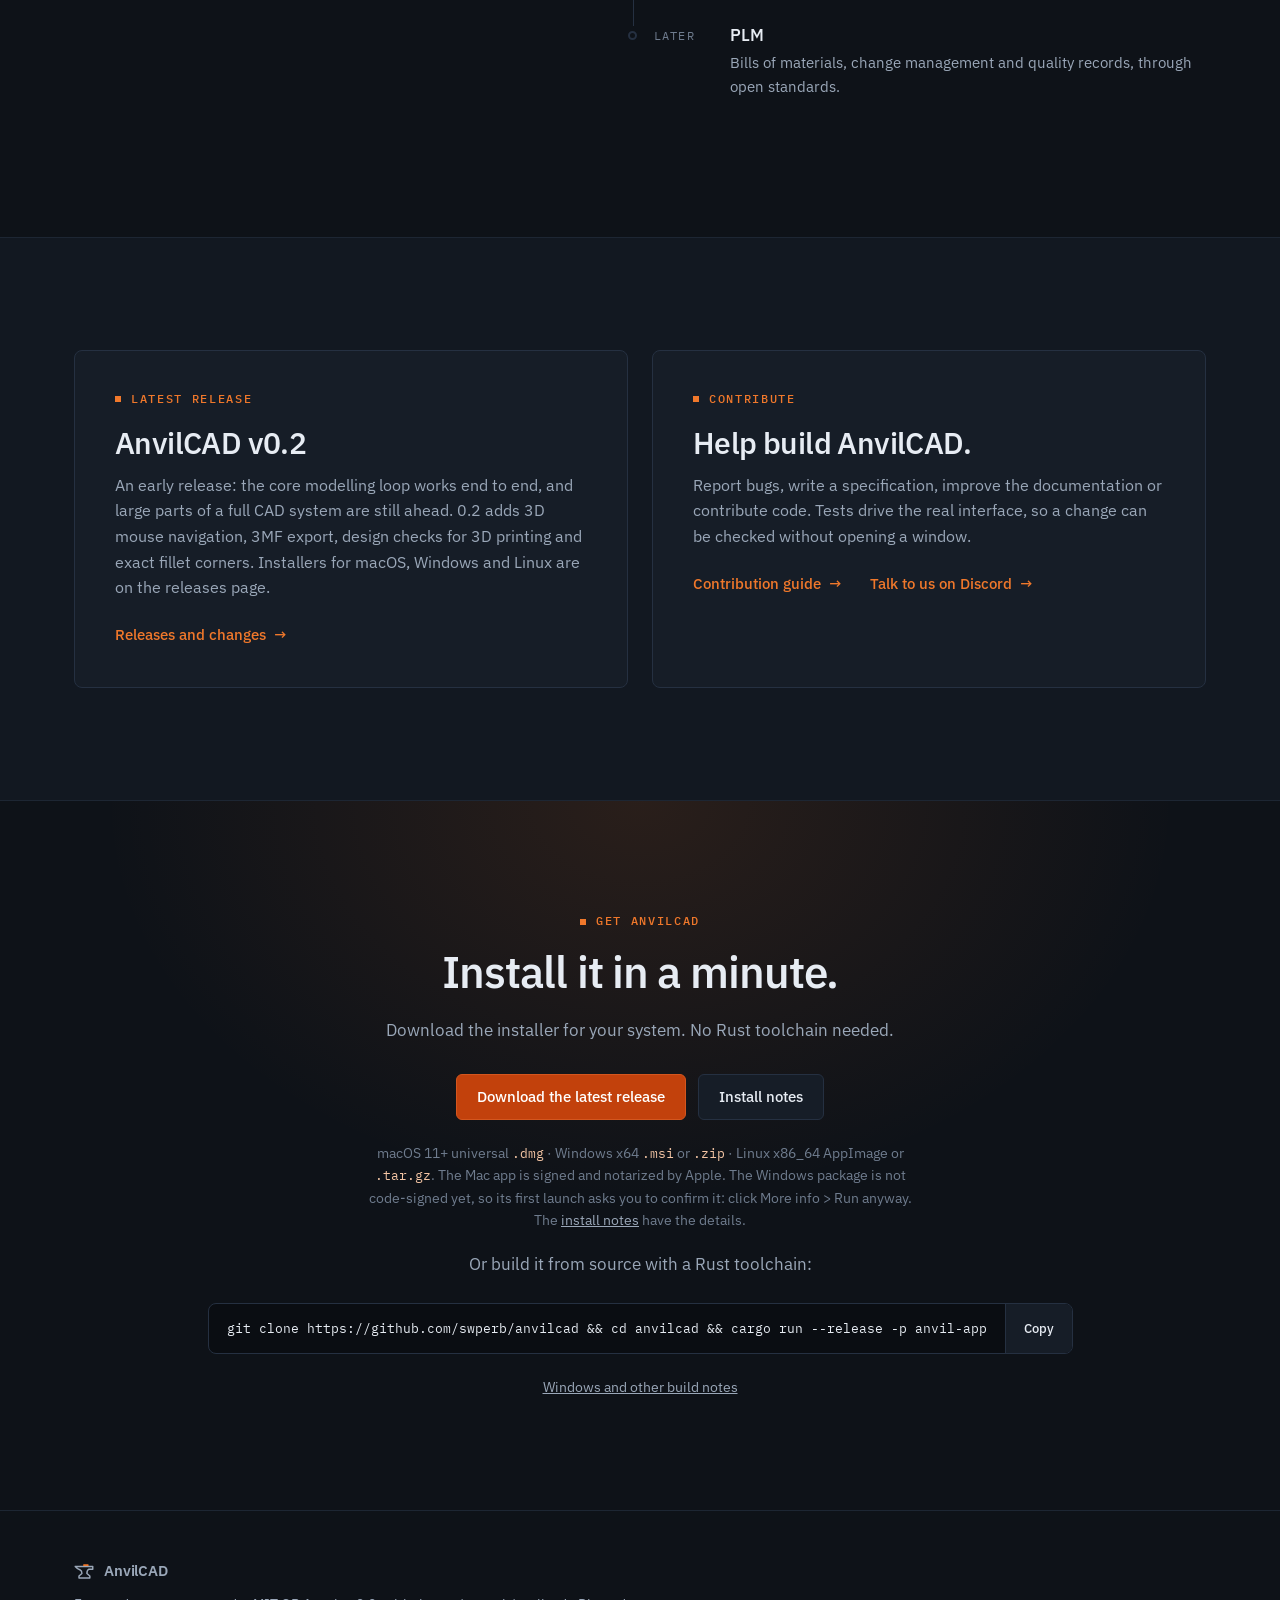
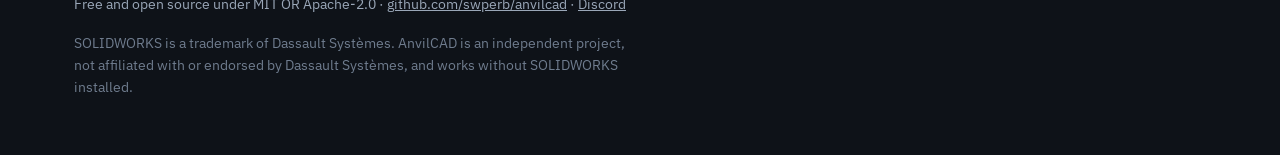
==== commit 3f03c838: "Say 0.2 on the landing page and in the README (#157) The hero badge, the Latest release box and the " ====
--- a/docs/index.html
+++ b/docs/index.html
@@ -81,7 +81,7 @@
 
       <div class="wrap">
         <p class="meta-row">
-          <span class="status-dot" aria-hidden="true"></span><span>v0.1 early release</span>
+          <span class="status-dot" aria-hidden="true"></span><span>v0.2 early release</span>
           <span class="sep">macOS / Linux / Windows</span>
           <span class="sep">MIT OR Apache-2.0</span>
           <span class="sep">No SOLIDWORKS required</span>
@@ -375,8 +375,8 @@
       <div class="wrap duo">
         <div class="duo-item">
           <p class="eyebrow">Latest release</p>
-          <h2>AnvilCAD v0.1</h2>
-          <p>An early release: the core modelling loop works end to end, and large parts of a full CAD system are still ahead. Installers for macOS, Windows and Linux are on the releases page.</p>
+          <h2>AnvilCAD v0.2</h2>
+          <p>An early release: the core modelling loop works end to end, and large parts of a full CAD system are still ahead. 0.2 adds 3D mouse navigation, 3MF export, design checks for 3D printing and exact fillet corners. Installers for macOS, Windows and Linux are on the releases page.</p>
           <a class="text-link" href="https://github.com/swperb/anvilcad/releases">Releases and changes <span aria-hidden="true">→</span></a>
         </div>
         <div class="duo-item">
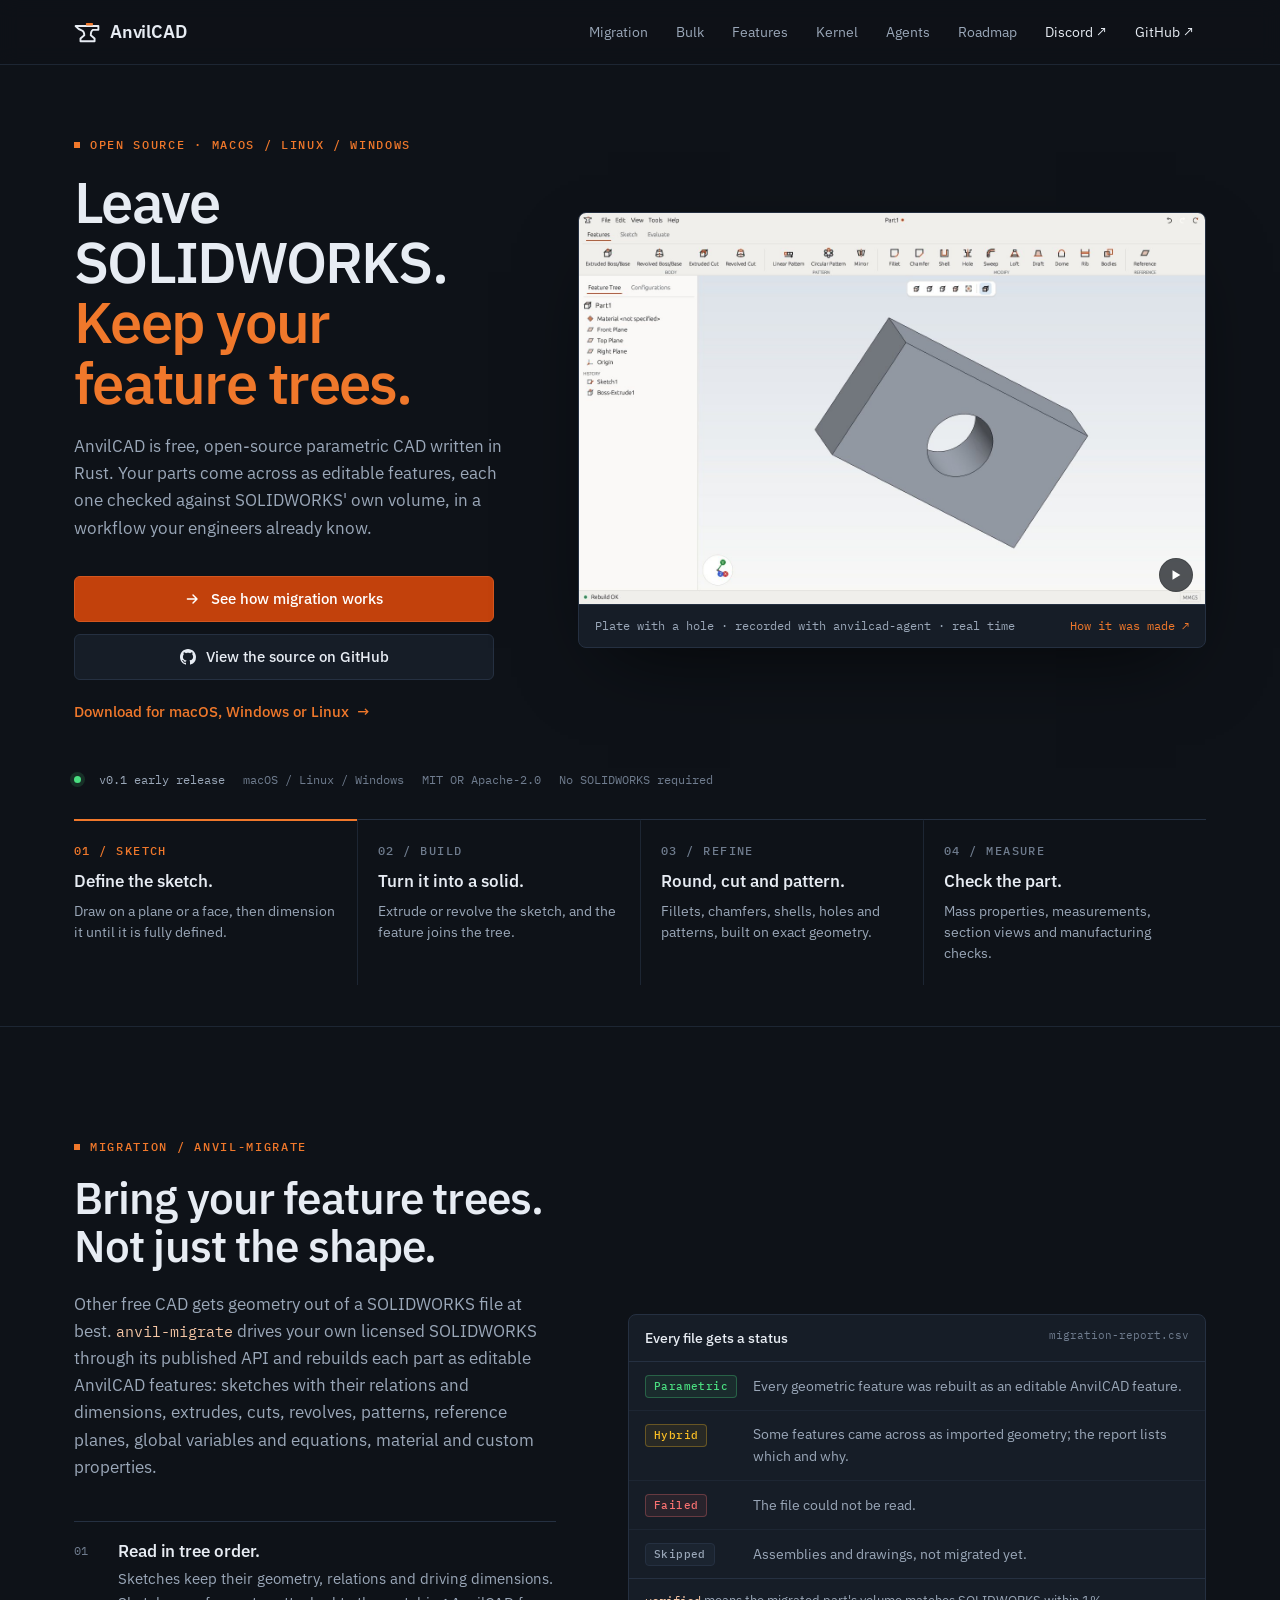
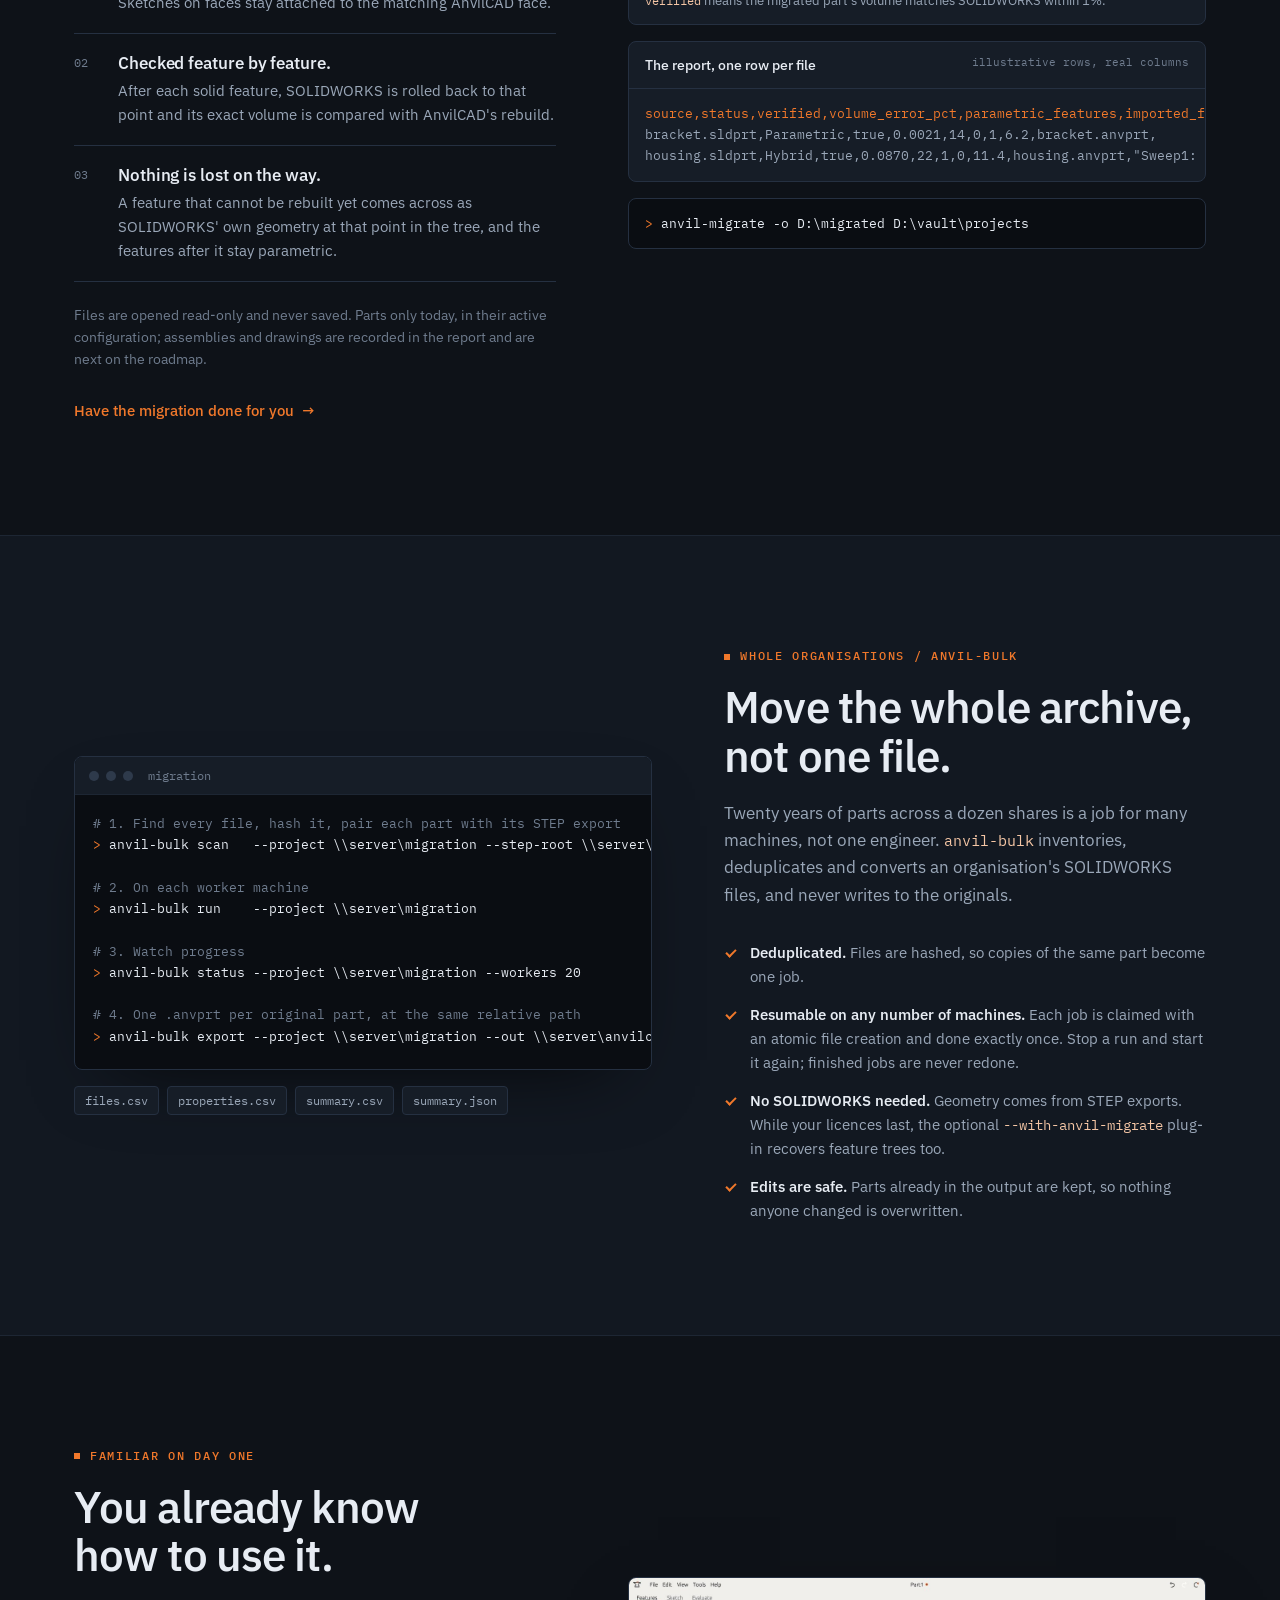
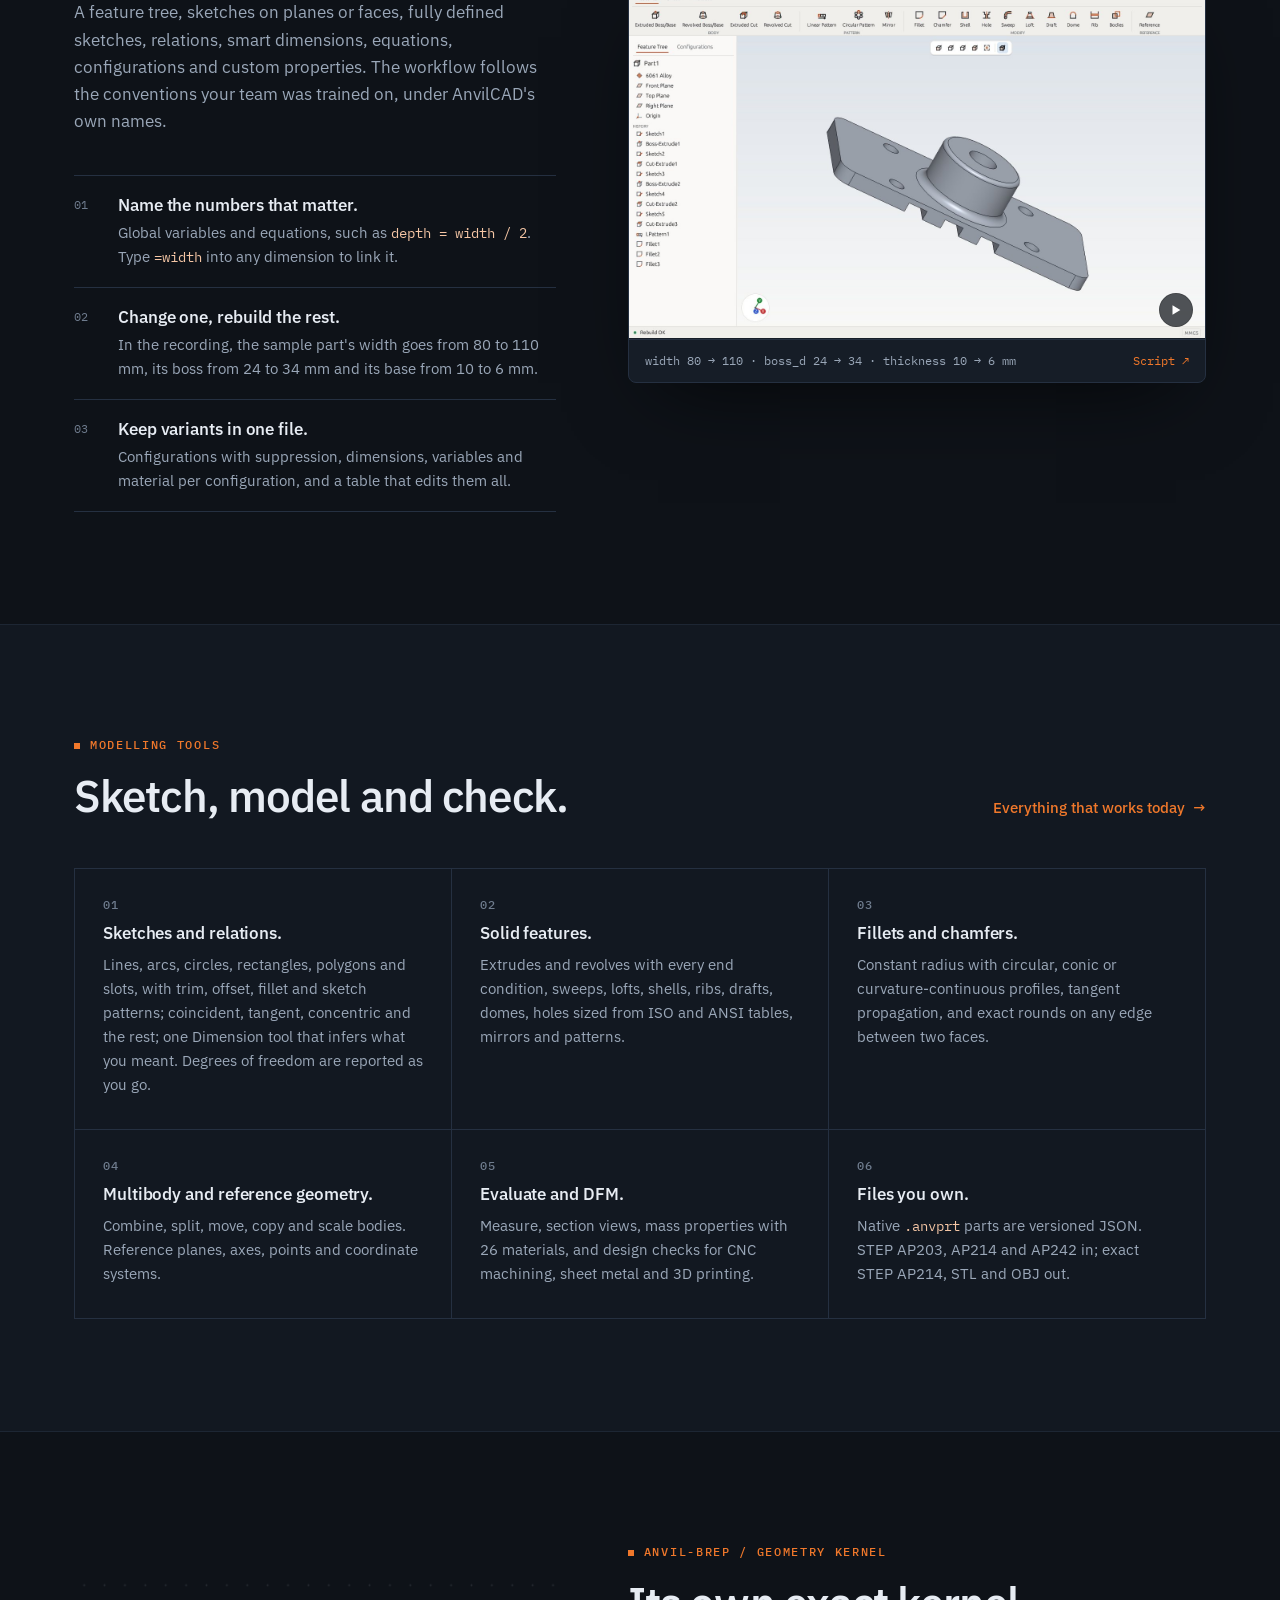
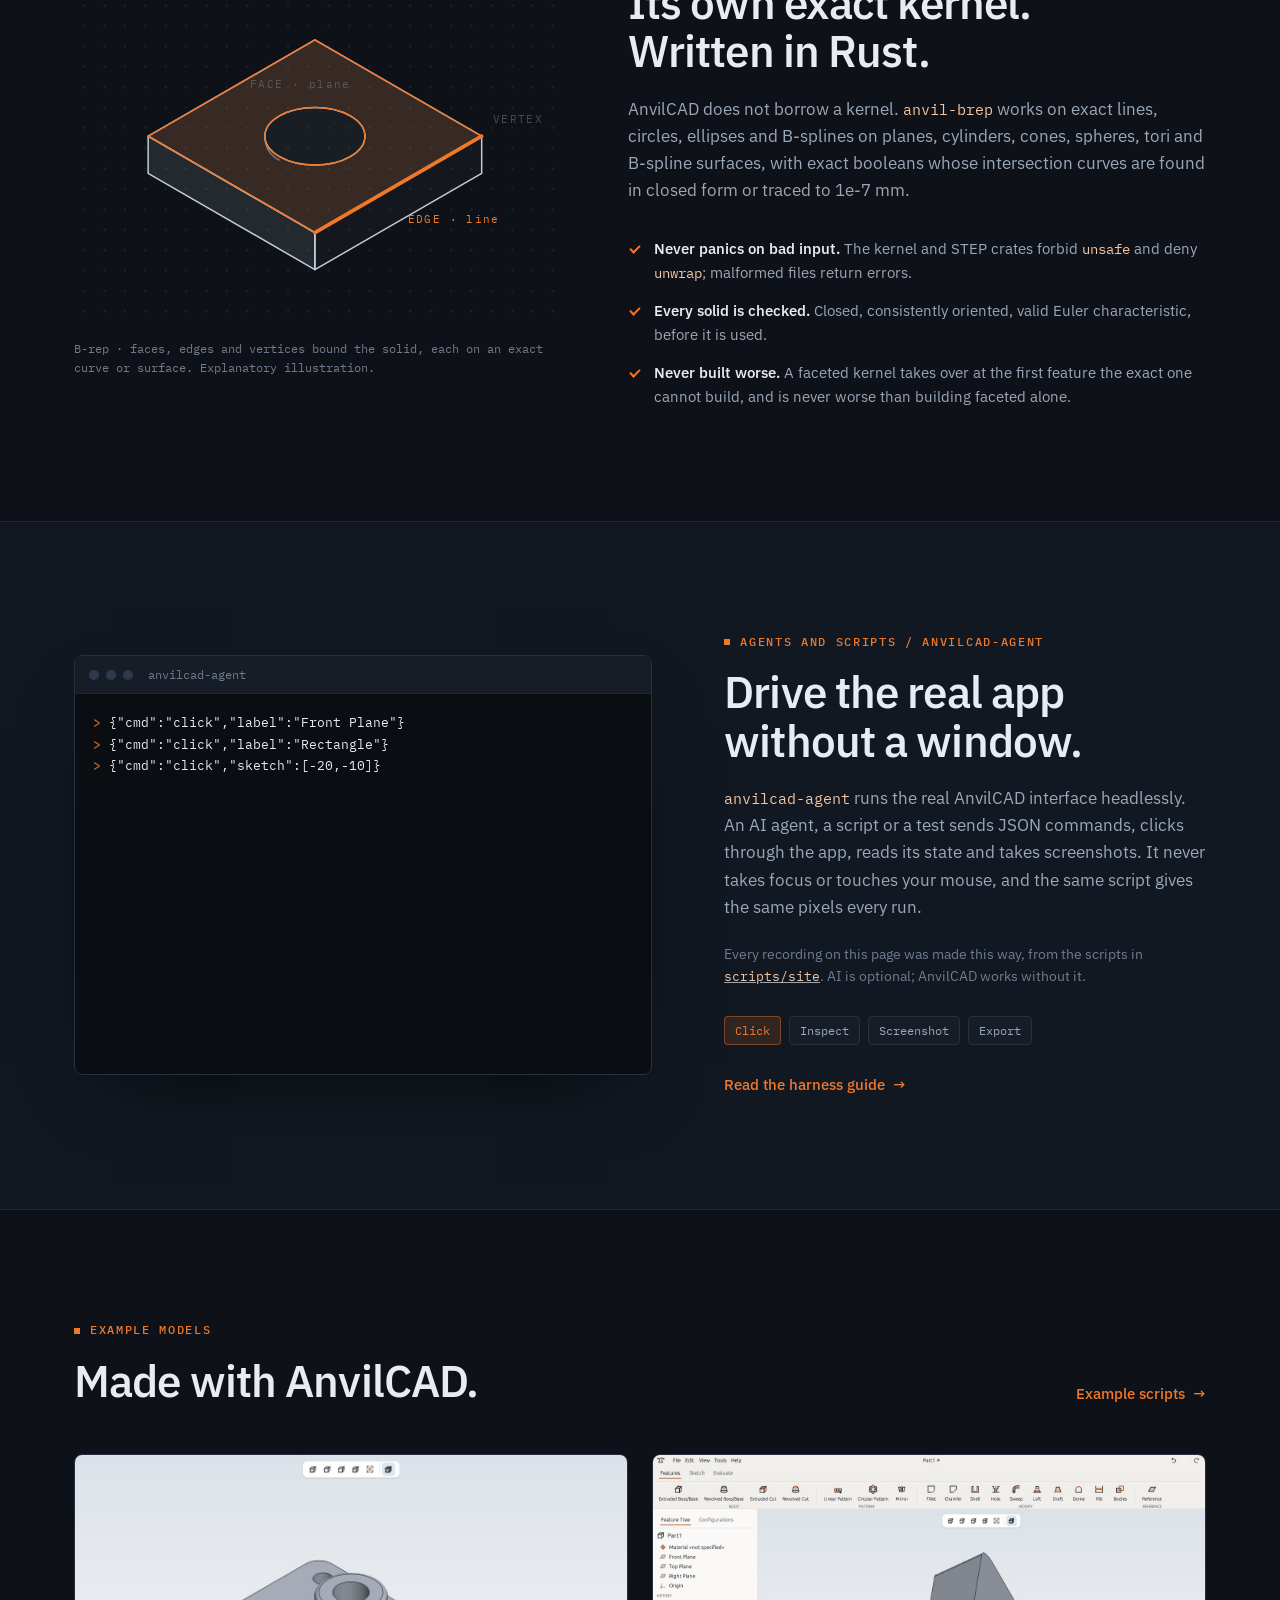
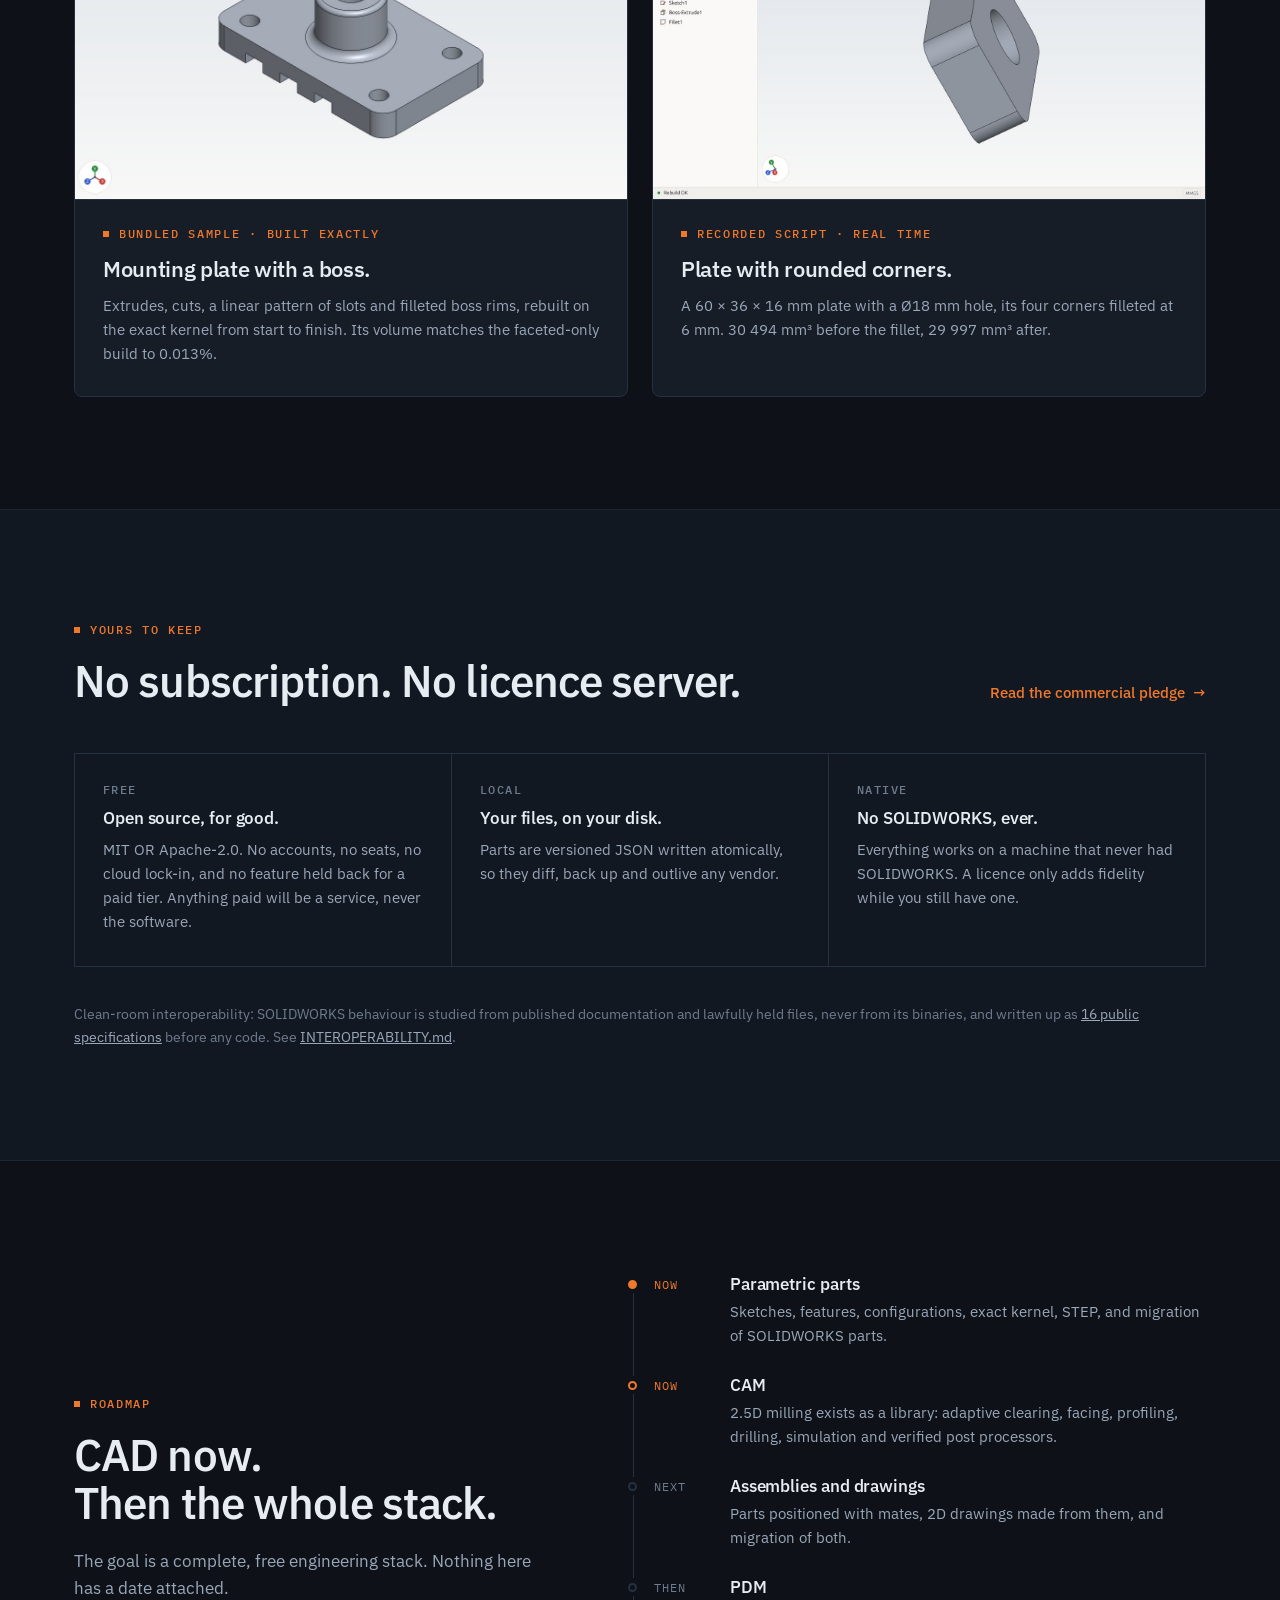
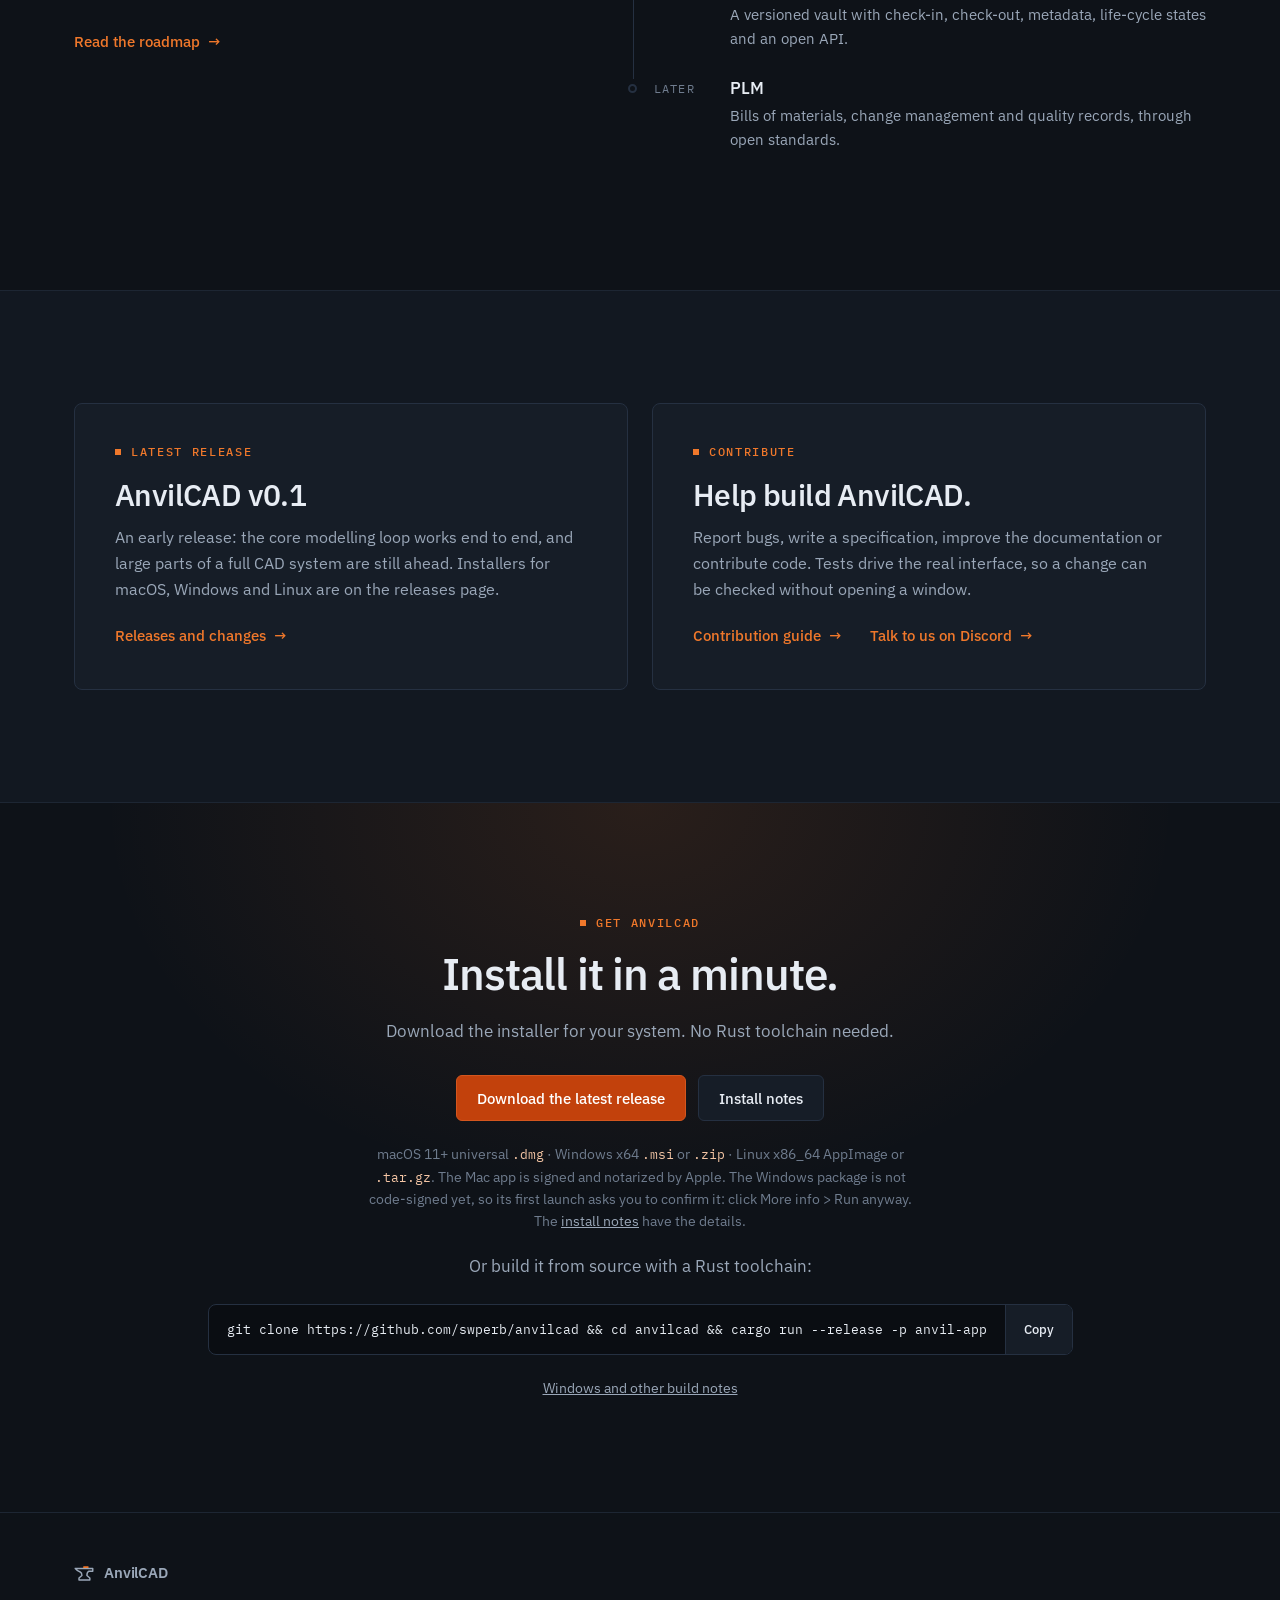
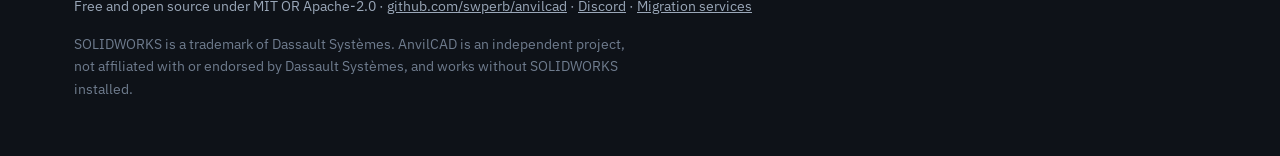
==== commit 5282d614: "Add a migration services page docs/migration.html offers to run the migration for firms that would r" ====
--- a/docs/index.html
+++ b/docs/index.html
@@ -81,7 +81,7 @@
 
       <div class="wrap">
         <p class="meta-row">
-          <span class="status-dot" aria-hidden="true"></span><span>v0.2 early release</span>
+          <span class="status-dot" aria-hidden="true"></span><span>v0.1 early release</span>
           <span class="sep">macOS / Linux / Windows</span>
           <span class="sep">MIT OR Apache-2.0</span>
           <span class="sep">No SOLIDWORKS required</span>
@@ -117,6 +117,7 @@
             <li><span class="n">03</span><div><h3>Nothing is lost on the way.</h3><p>A feature that cannot be rebuilt yet comes across as SOLIDWORKS' own geometry at that point in the tree, and the features after it stay parametric.</p></div></li>
           </ol>
           <p class="fine">Files are opened read-only and never saved. Parts only today, in their active configuration; assemblies and drawings are recorded in the report and are next on the roadmap.</p>
+          <a class="text-link" href="migration.html">Have the migration done for you <span aria-hidden="true">→</span></a>
         </div>
 
         <div class="stack-col">
@@ -375,8 +376,8 @@
       <div class="wrap duo">
         <div class="duo-item">
           <p class="eyebrow">Latest release</p>
-          <h2>AnvilCAD v0.2</h2>
-          <p>An early release: the core modelling loop works end to end, and large parts of a full CAD system are still ahead. 0.2 adds 3D mouse navigation, 3MF export, design checks for 3D printing and exact fillet corners. Installers for macOS, Windows and Linux are on the releases page.</p>
+          <h2>AnvilCAD v0.1</h2>
+          <p>An early release: the core modelling loop works end to end, and large parts of a full CAD system are still ahead. Installers for macOS, Windows and Linux are on the releases page.</p>
           <a class="text-link" href="https://github.com/swperb/anvilcad/releases">Releases and changes <span aria-hidden="true">→</span></a>
         </div>
         <div class="duo-item">
@@ -416,7 +417,7 @@
         <svg class="mark" viewBox="0 0 48 48" width="20" height="20" aria-hidden="true" focusable="false"><path d="M3 13 H45 V20 H35 Q31 22 31 30 L38 36 V41 H12 V36 L19 30 Q19 23 15 21.5 Q8 19 3 13 Z" fill="none" stroke="currentColor" stroke-width="3.5" stroke-linecap="round" stroke-linejoin="round"/><rect x="22" y="7.5" width="13" height="4.5" rx="1.25" fill="var(--accent)"/></svg>
         <span>AnvilCAD</span>
       </p>
-      <p>Free and open source under MIT OR Apache-2.0 · <a href="https://github.com/swperb/anvilcad">github.com/swperb/anvilcad</a> · <a href="https://discord.gg/CEG4GcVASJ">Discord</a></p>
+      <p>Free and open source under MIT OR Apache-2.0 · <a href="https://github.com/swperb/anvilcad">github.com/swperb/anvilcad</a> · <a href="https://discord.gg/CEG4GcVASJ">Discord</a> · <a href="migration.html">Migration services</a></p>
       <p class="fine">SOLIDWORKS is a trademark of Dassault Systèmes. AnvilCAD is an independent project, not affiliated with or endorsed by Dassault Systèmes, and works without SOLIDWORKS installed.</p>
     </div>
   </footer>
--- a/docs/styles.css
+++ b/docs/styles.css
@@ -104,6 +104,7 @@
 .cta-col { display: grid; gap: 12px; margin-top: 34px; max-width: 420px; }
 .cta-col .text-link { margin-top: 8px; }
 .cta-row { display: flex; flex-wrap: wrap; gap: 12px; margin-top: 30px; justify-content: center; }
+.cta-row.cta-left { justify-content: flex-start; }
 
 .player { margin: 0; border: 1px solid var(--line); border-radius: var(--radius); background: var(--panel); overflow: hidden; box-shadow: 0 30px 80px -30px rgba(0, 0, 0, 0.7); }
 .player-screen { position: relative; aspect-ratio: 1440 / 900; background: #e9ecf0; }
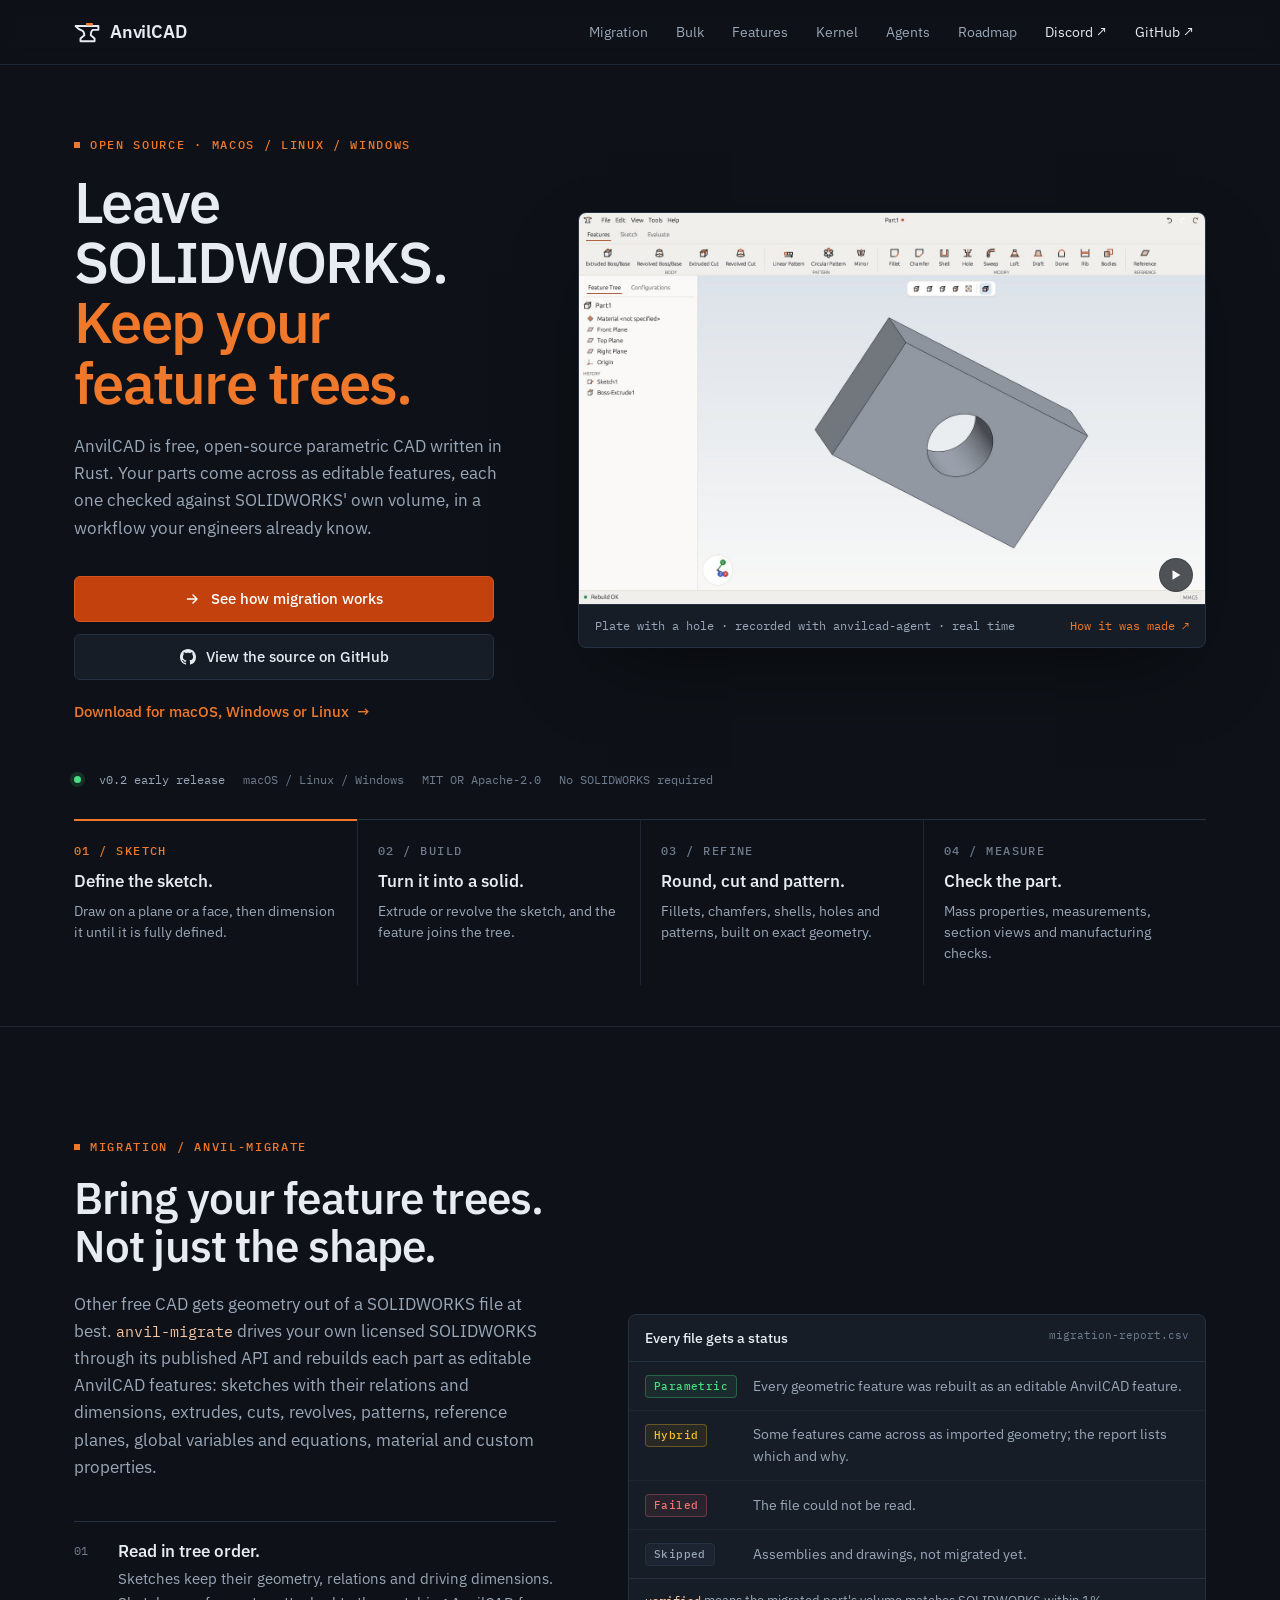
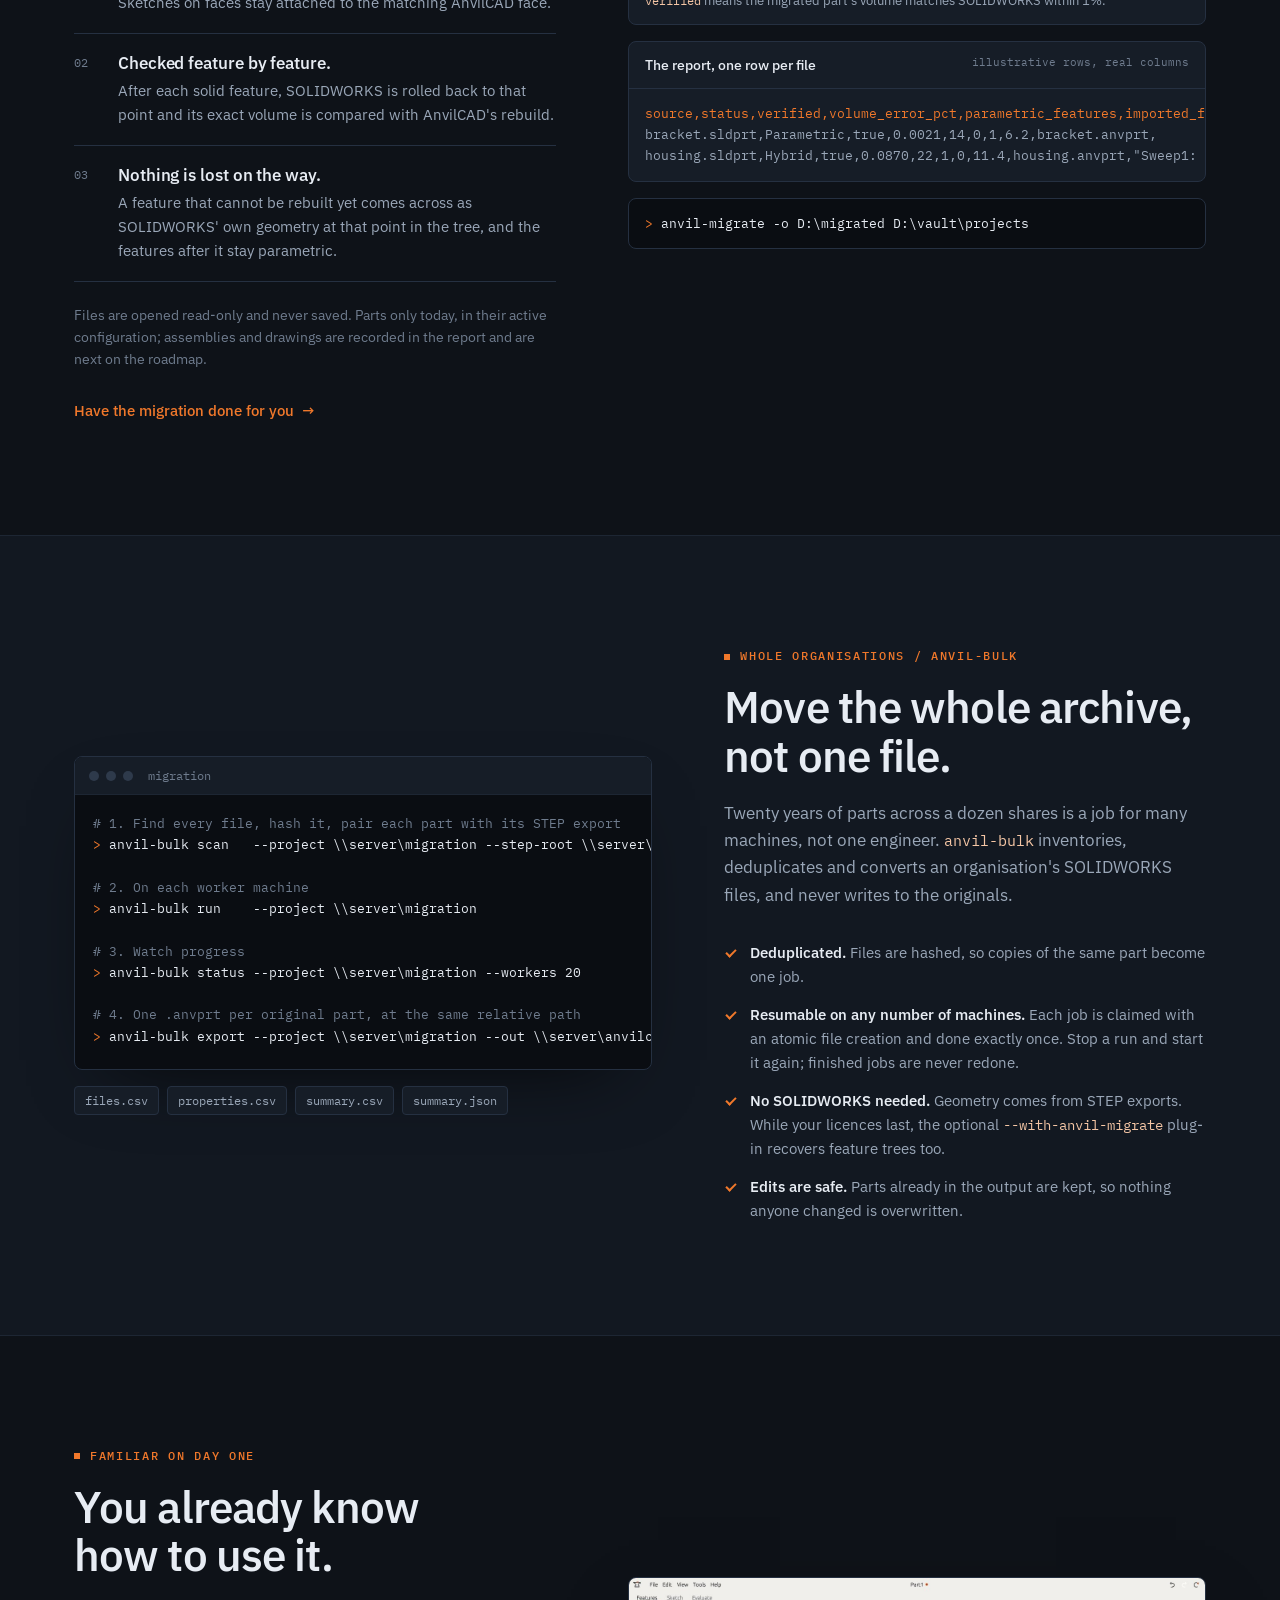
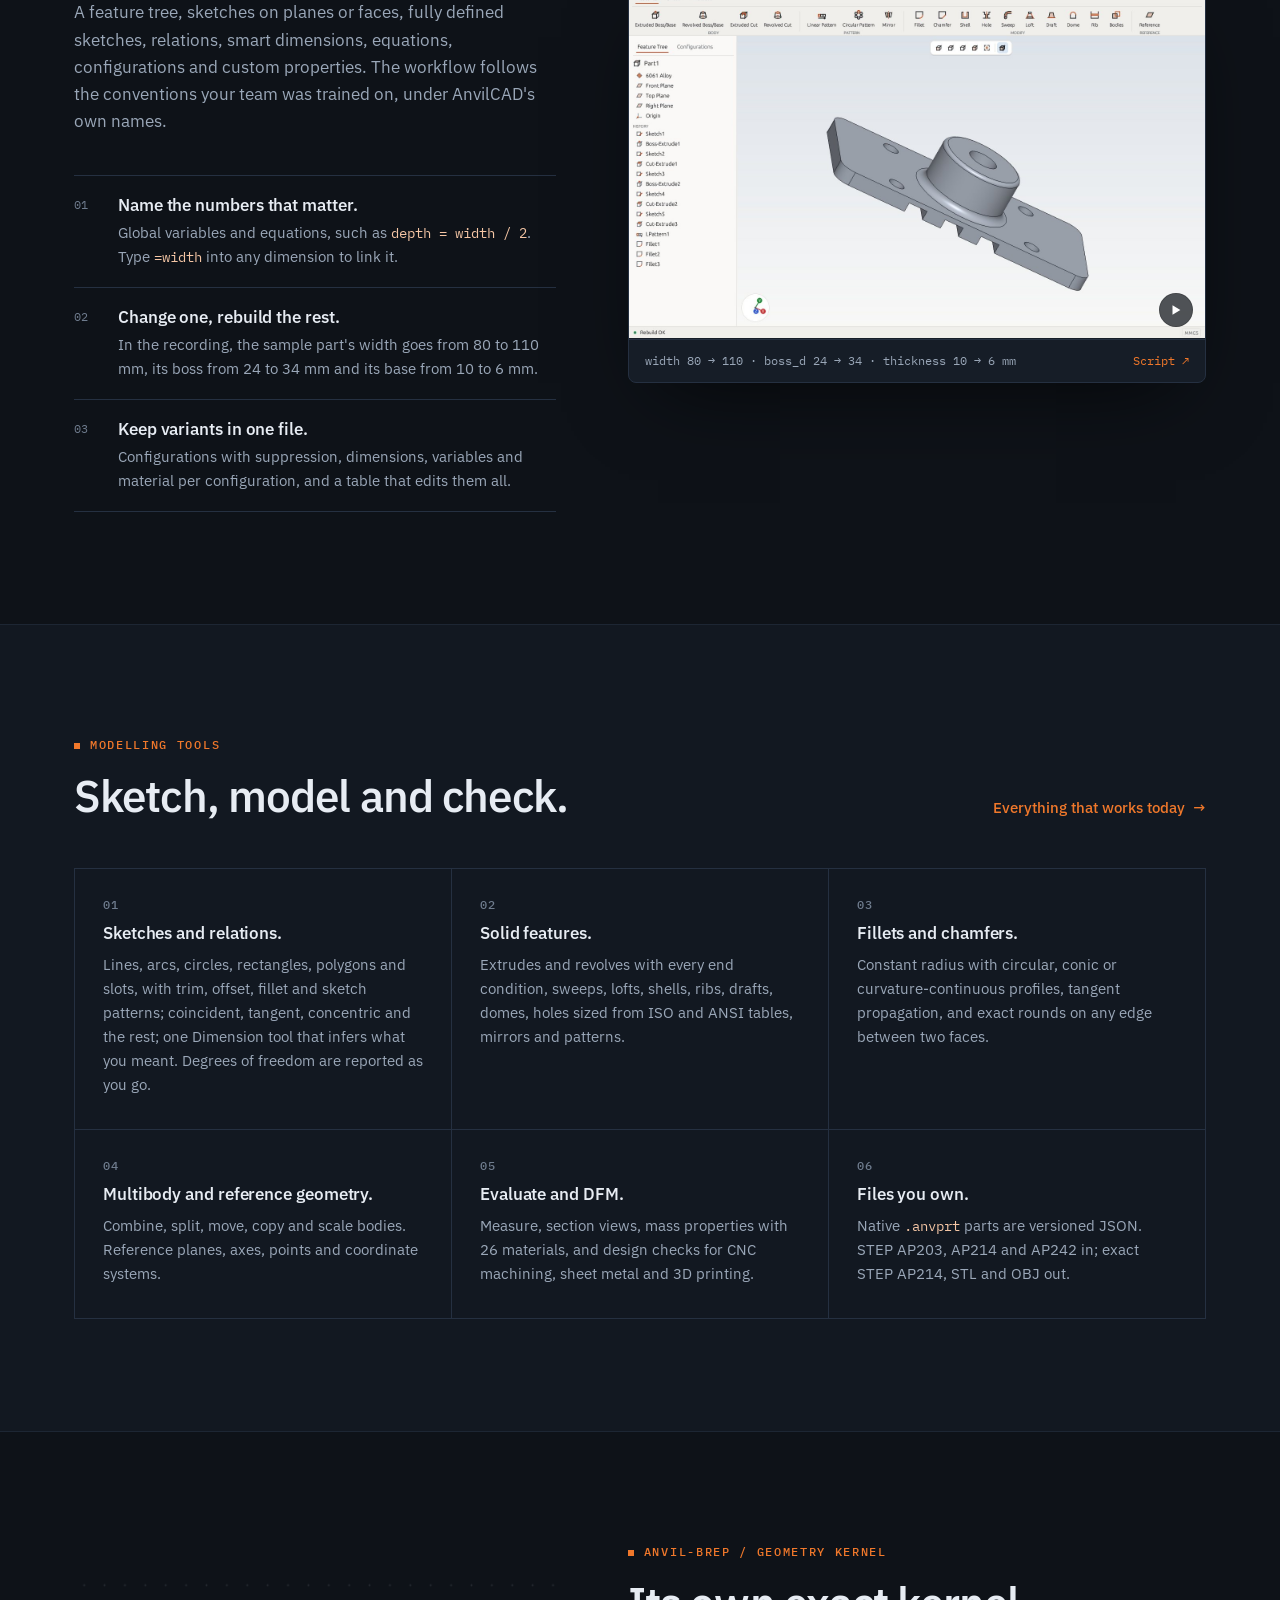
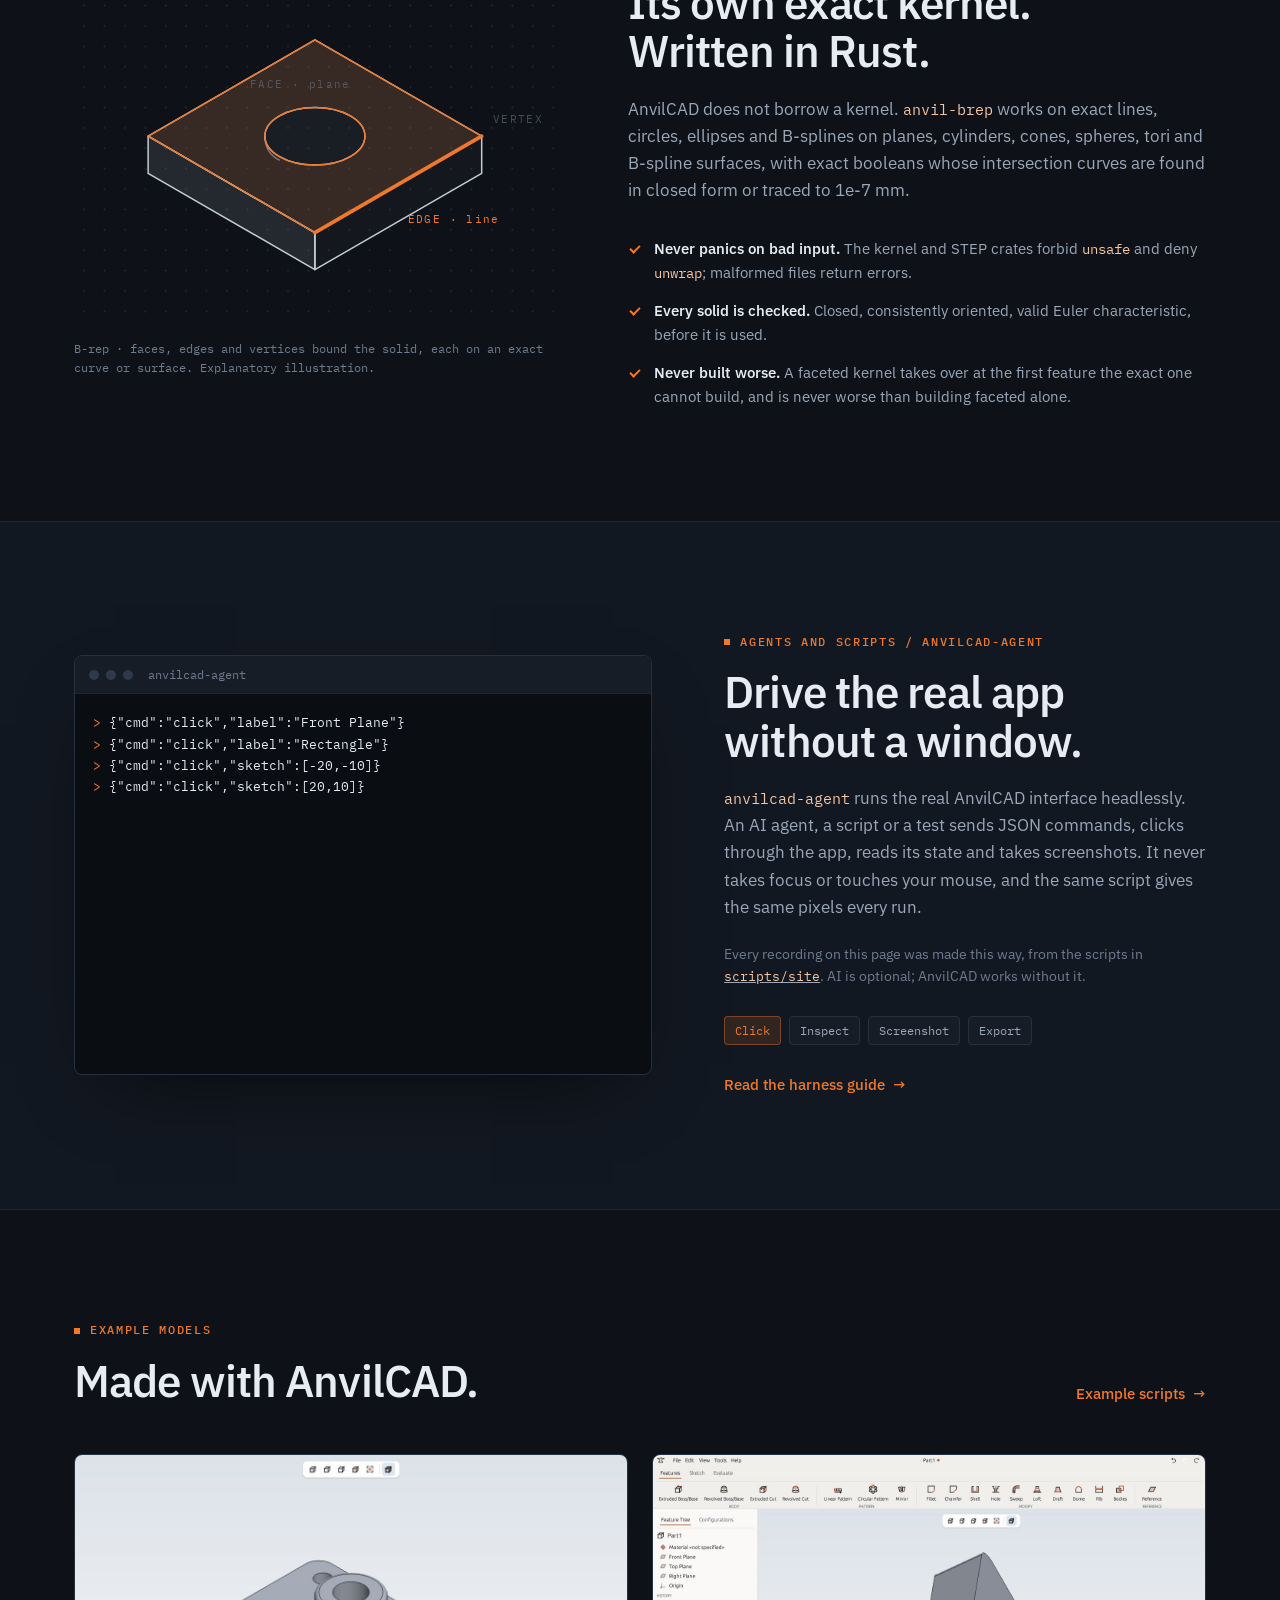
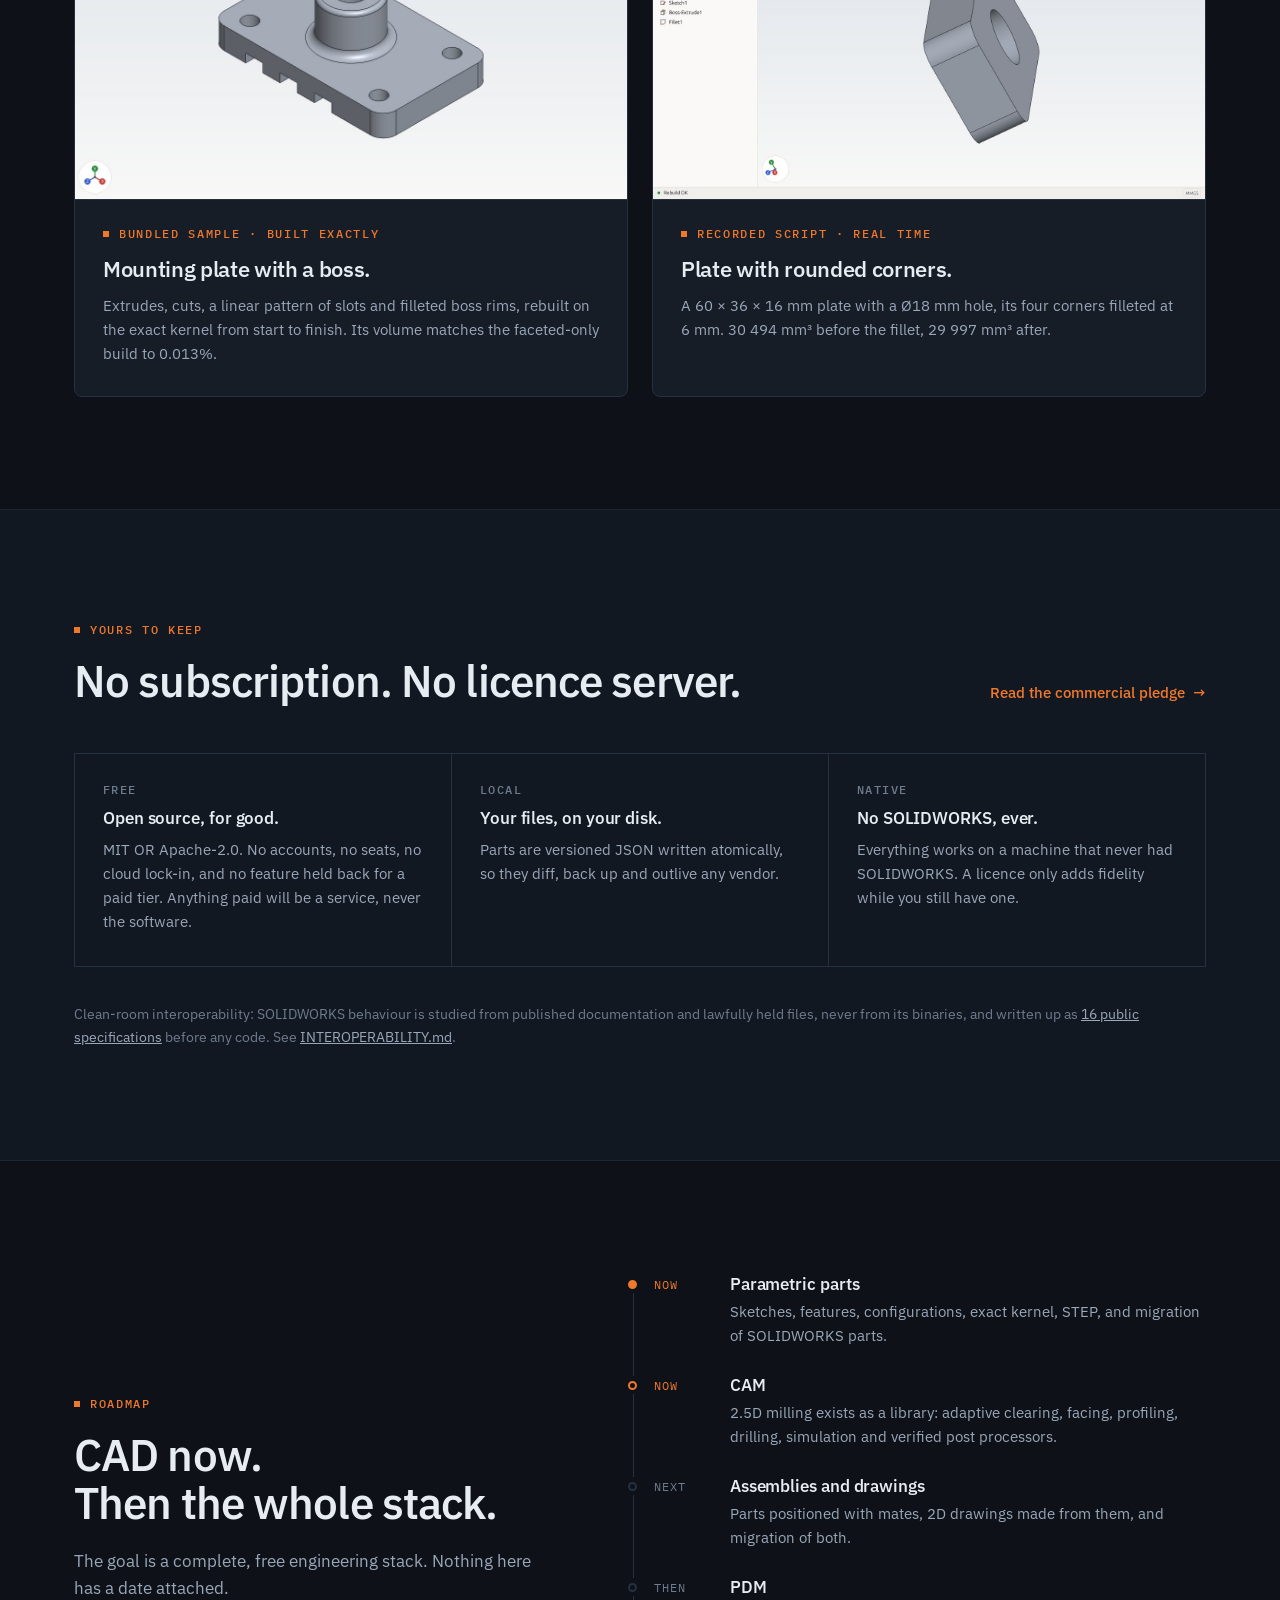
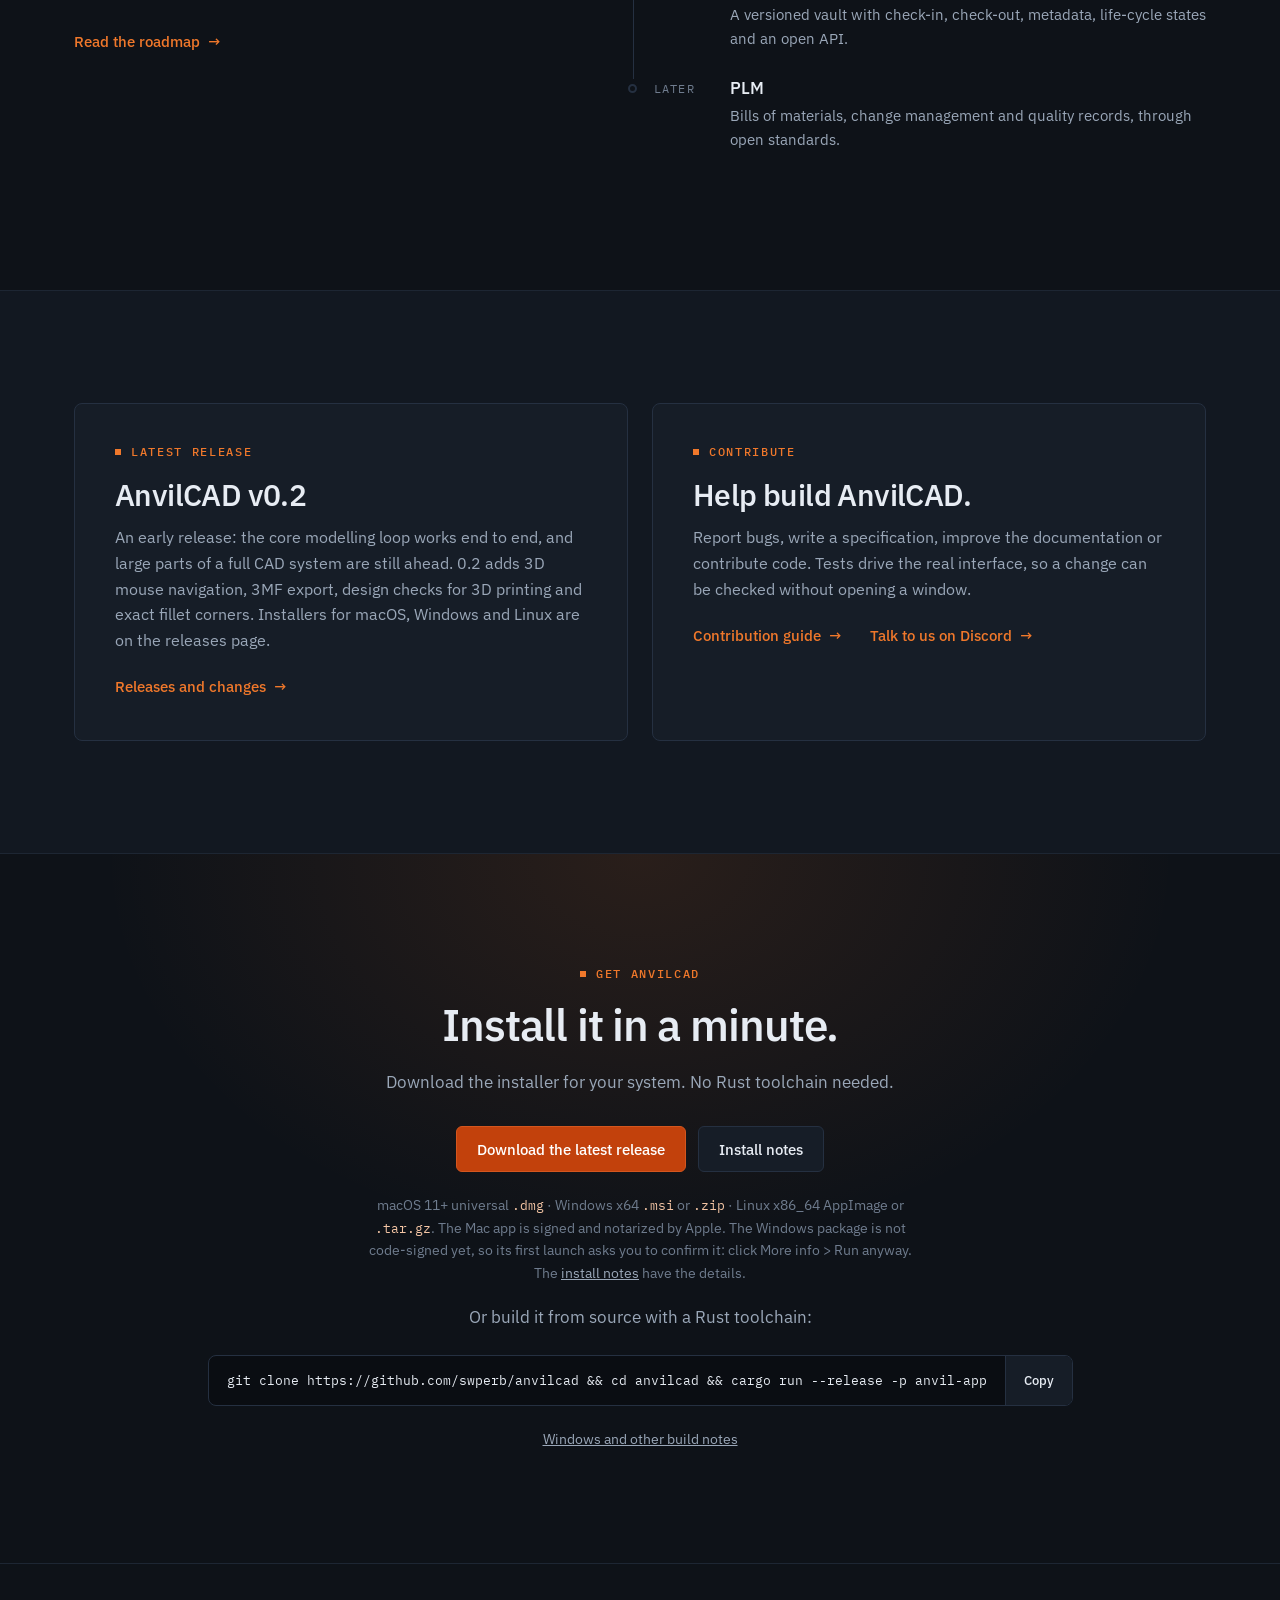
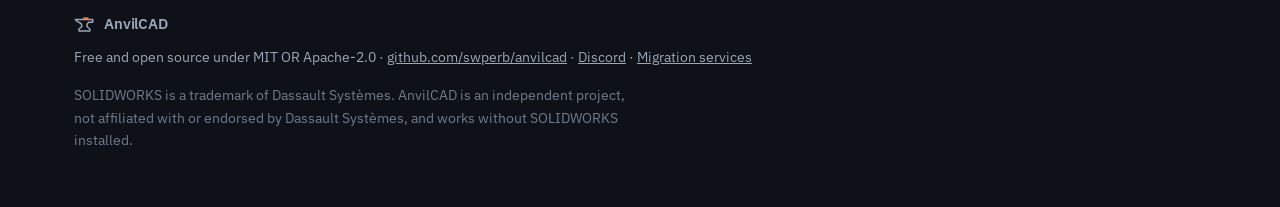
==== commit 908a4221: "Add a migration services page (#158) docs/migration.html offers to run the migration for firms that " ====
--- a/docs/index.html
+++ b/docs/index.html
@@ -81,7 +81,7 @@
 
       <div class="wrap">
         <p class="meta-row">
-          <span class="status-dot" aria-hidden="true"></span><span>v0.1 early release</span>
+          <span class="status-dot" aria-hidden="true"></span><span>v0.2 early release</span>
           <span class="sep">macOS / Linux / Windows</span>
           <span class="sep">MIT OR Apache-2.0</span>
           <span class="sep">No SOLIDWORKS required</span>
@@ -376,8 +376,8 @@
       <div class="wrap duo">
         <div class="duo-item">
           <p class="eyebrow">Latest release</p>
-          <h2>AnvilCAD v0.1</h2>
-          <p>An early release: the core modelling loop works end to end, and large parts of a full CAD system are still ahead. Installers for macOS, Windows and Linux are on the releases page.</p>
+          <h2>AnvilCAD v0.2</h2>
+          <p>An early release: the core modelling loop works end to end, and large parts of a full CAD system are still ahead. 0.2 adds 3D mouse navigation, 3MF export, design checks for 3D printing and exact fillet corners. Installers for macOS, Windows and Linux are on the releases page.</p>
           <a class="text-link" href="https://github.com/swperb/anvilcad/releases">Releases and changes <span aria-hidden="true">→</span></a>
         </div>
         <div class="duo-item">
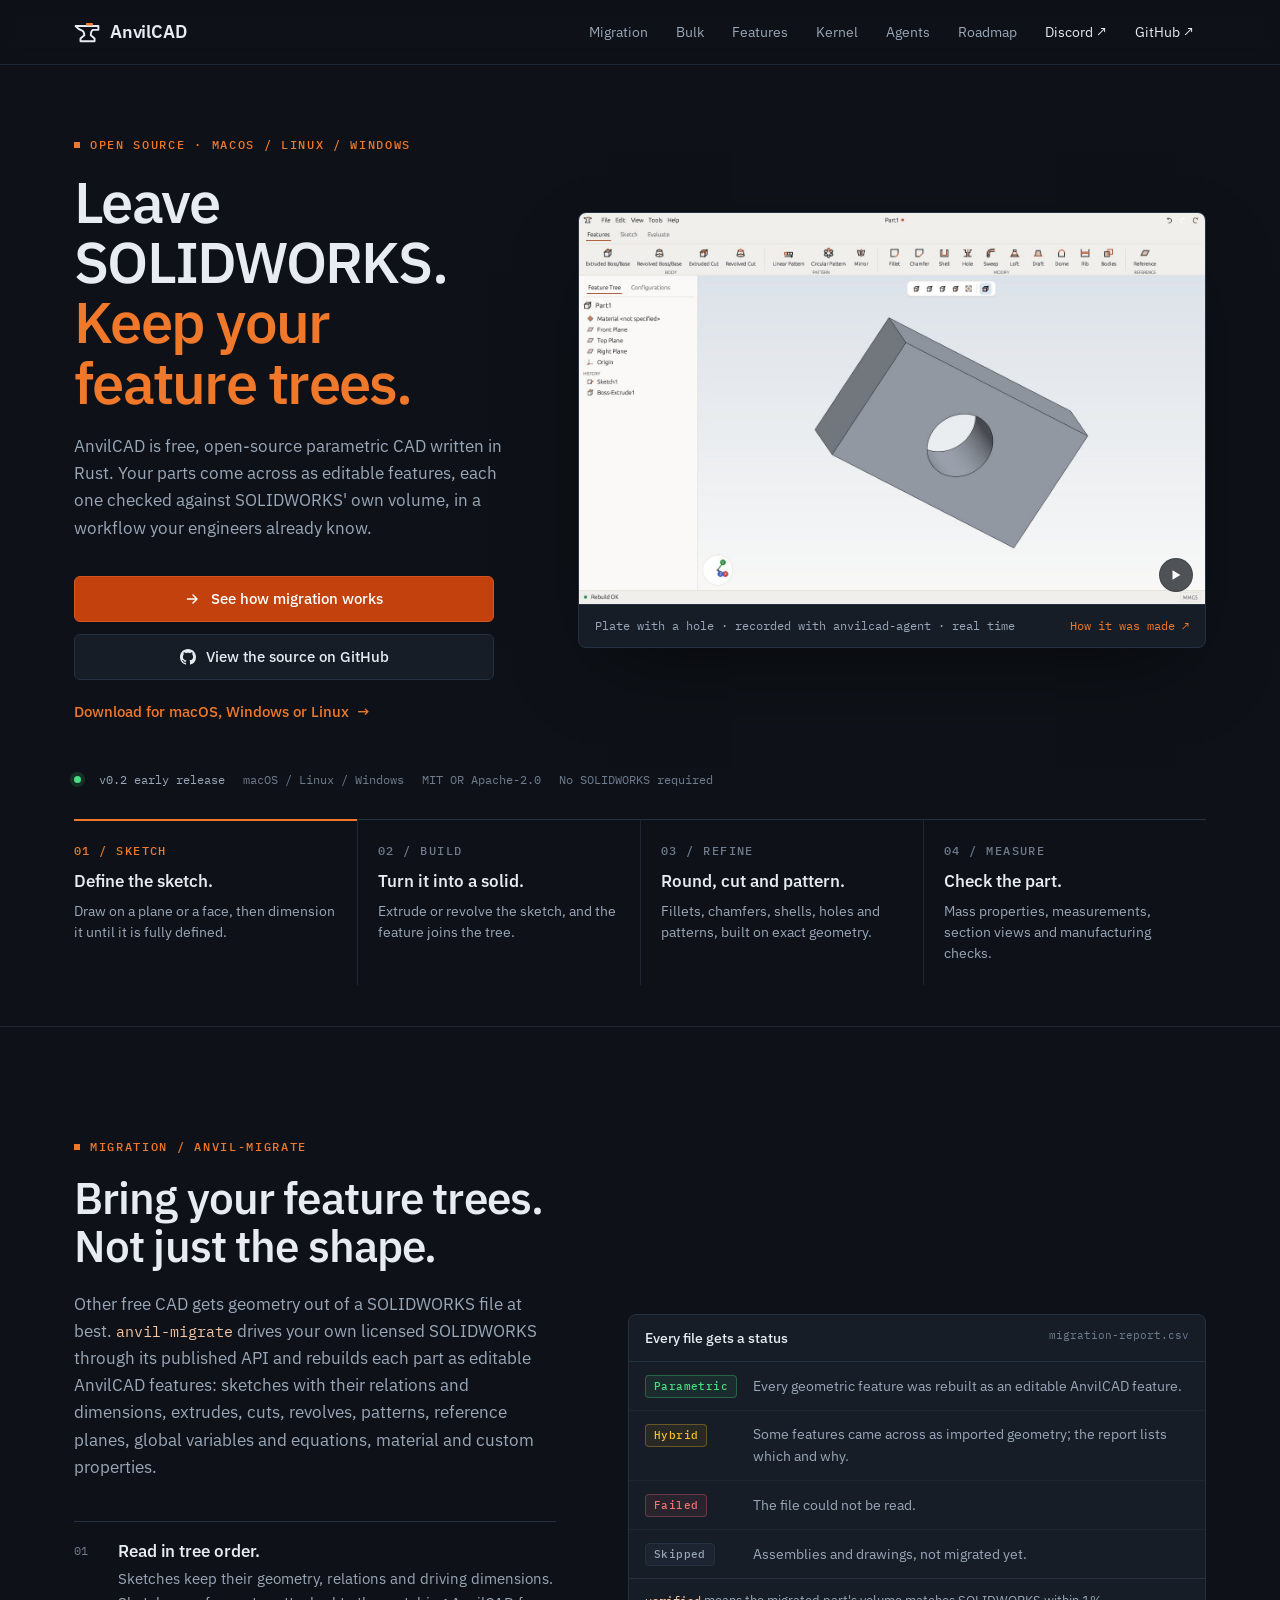
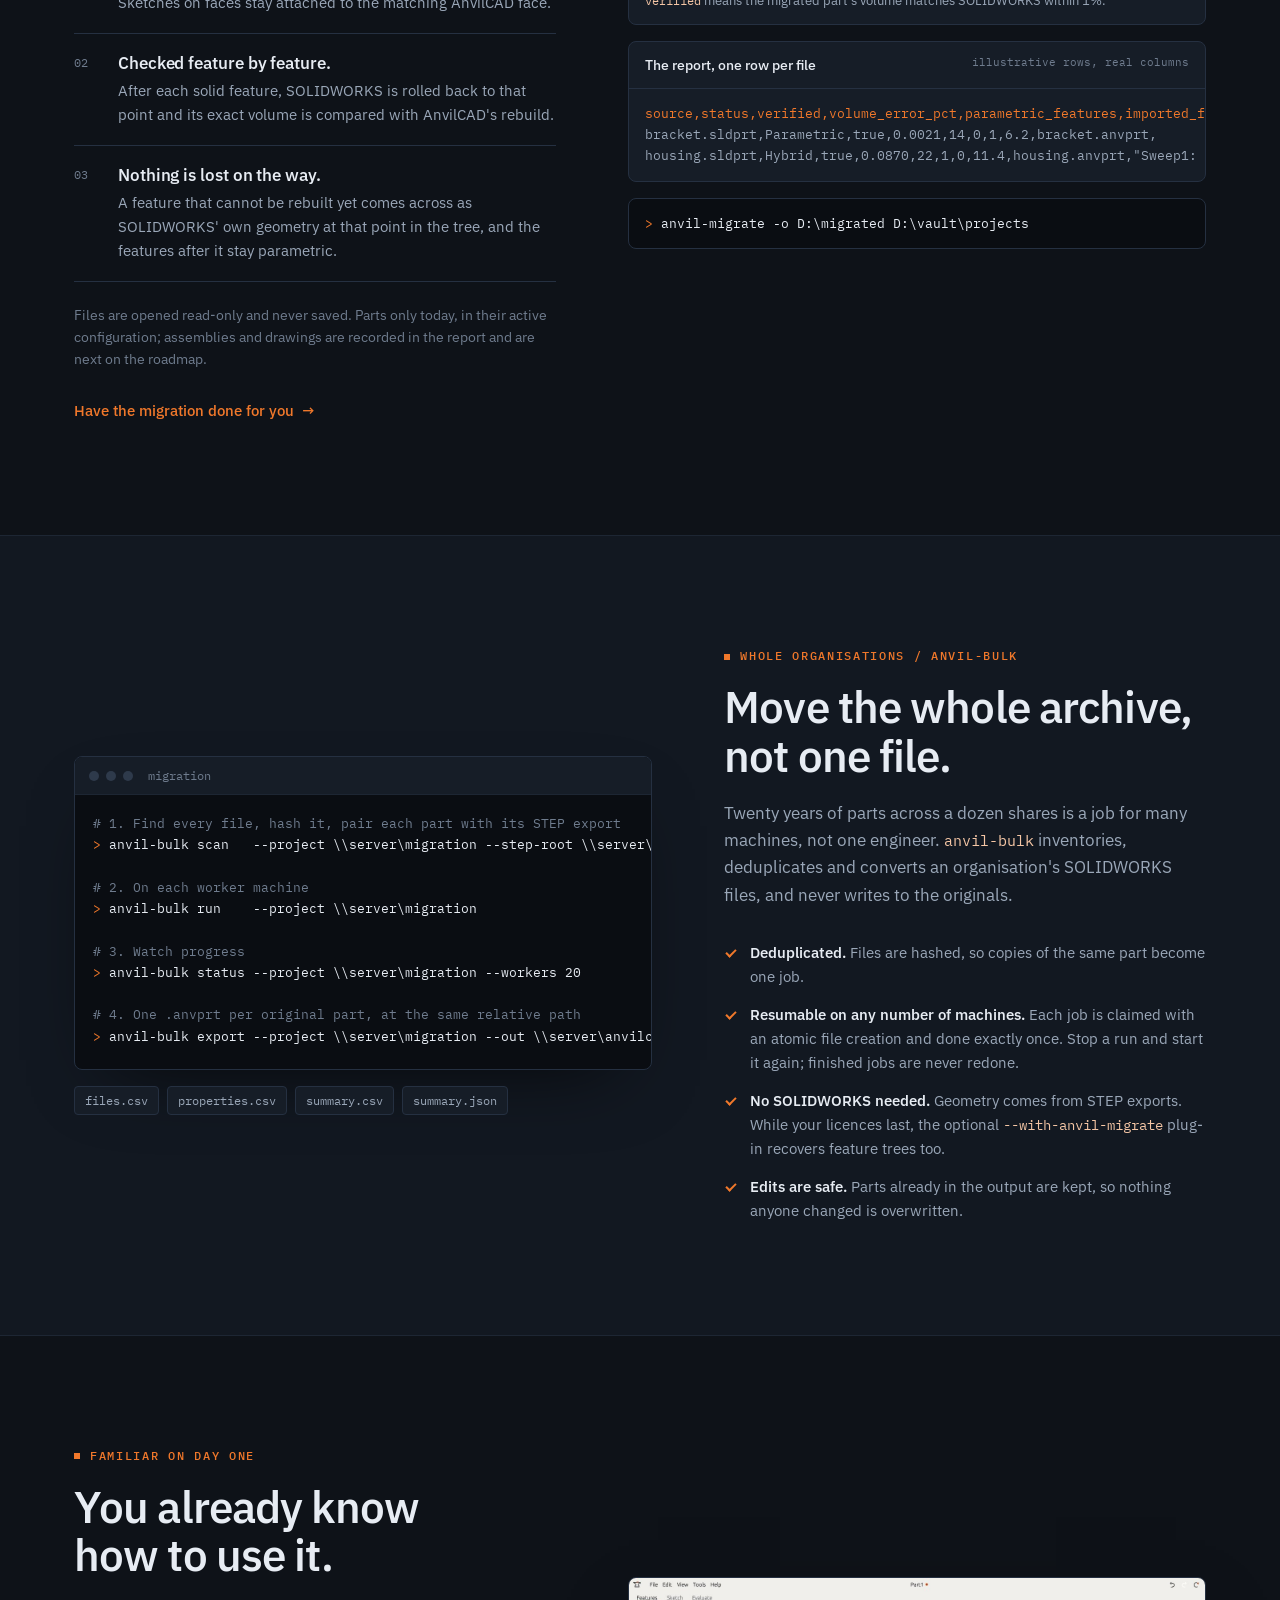
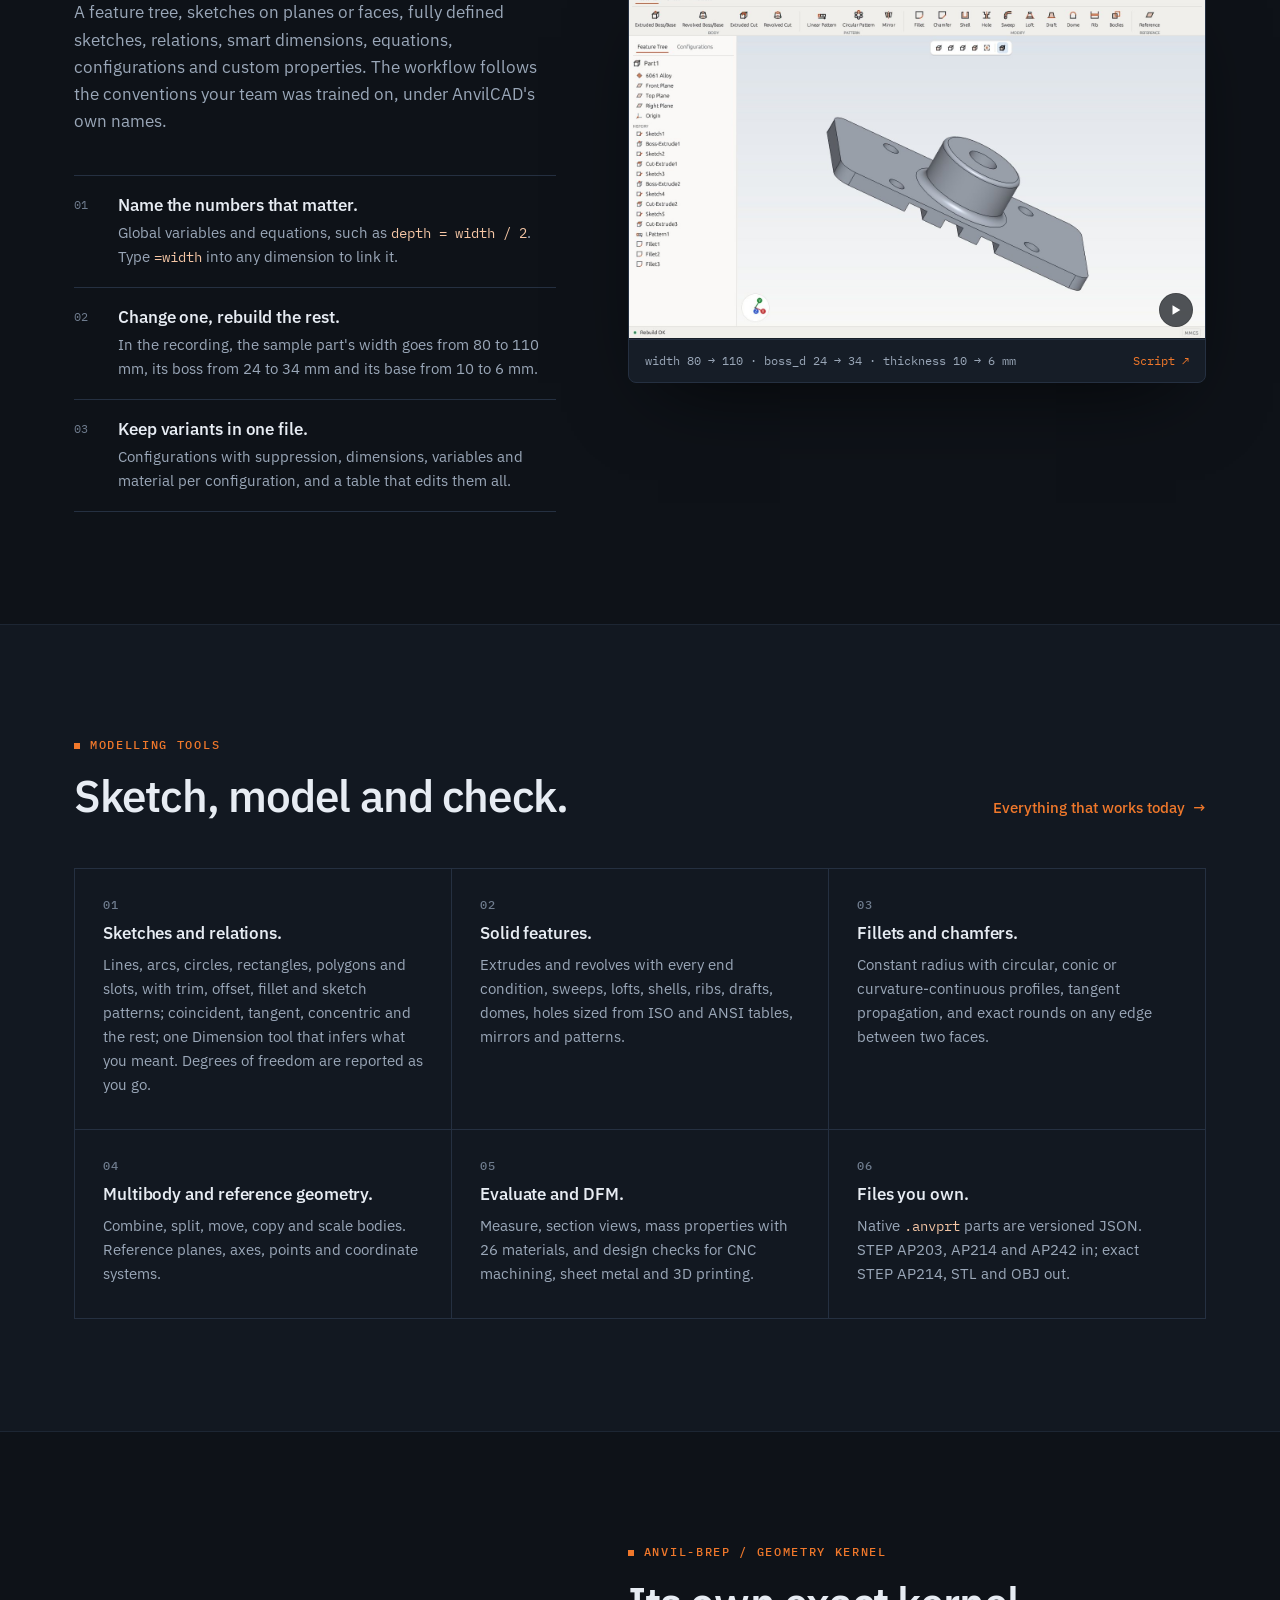
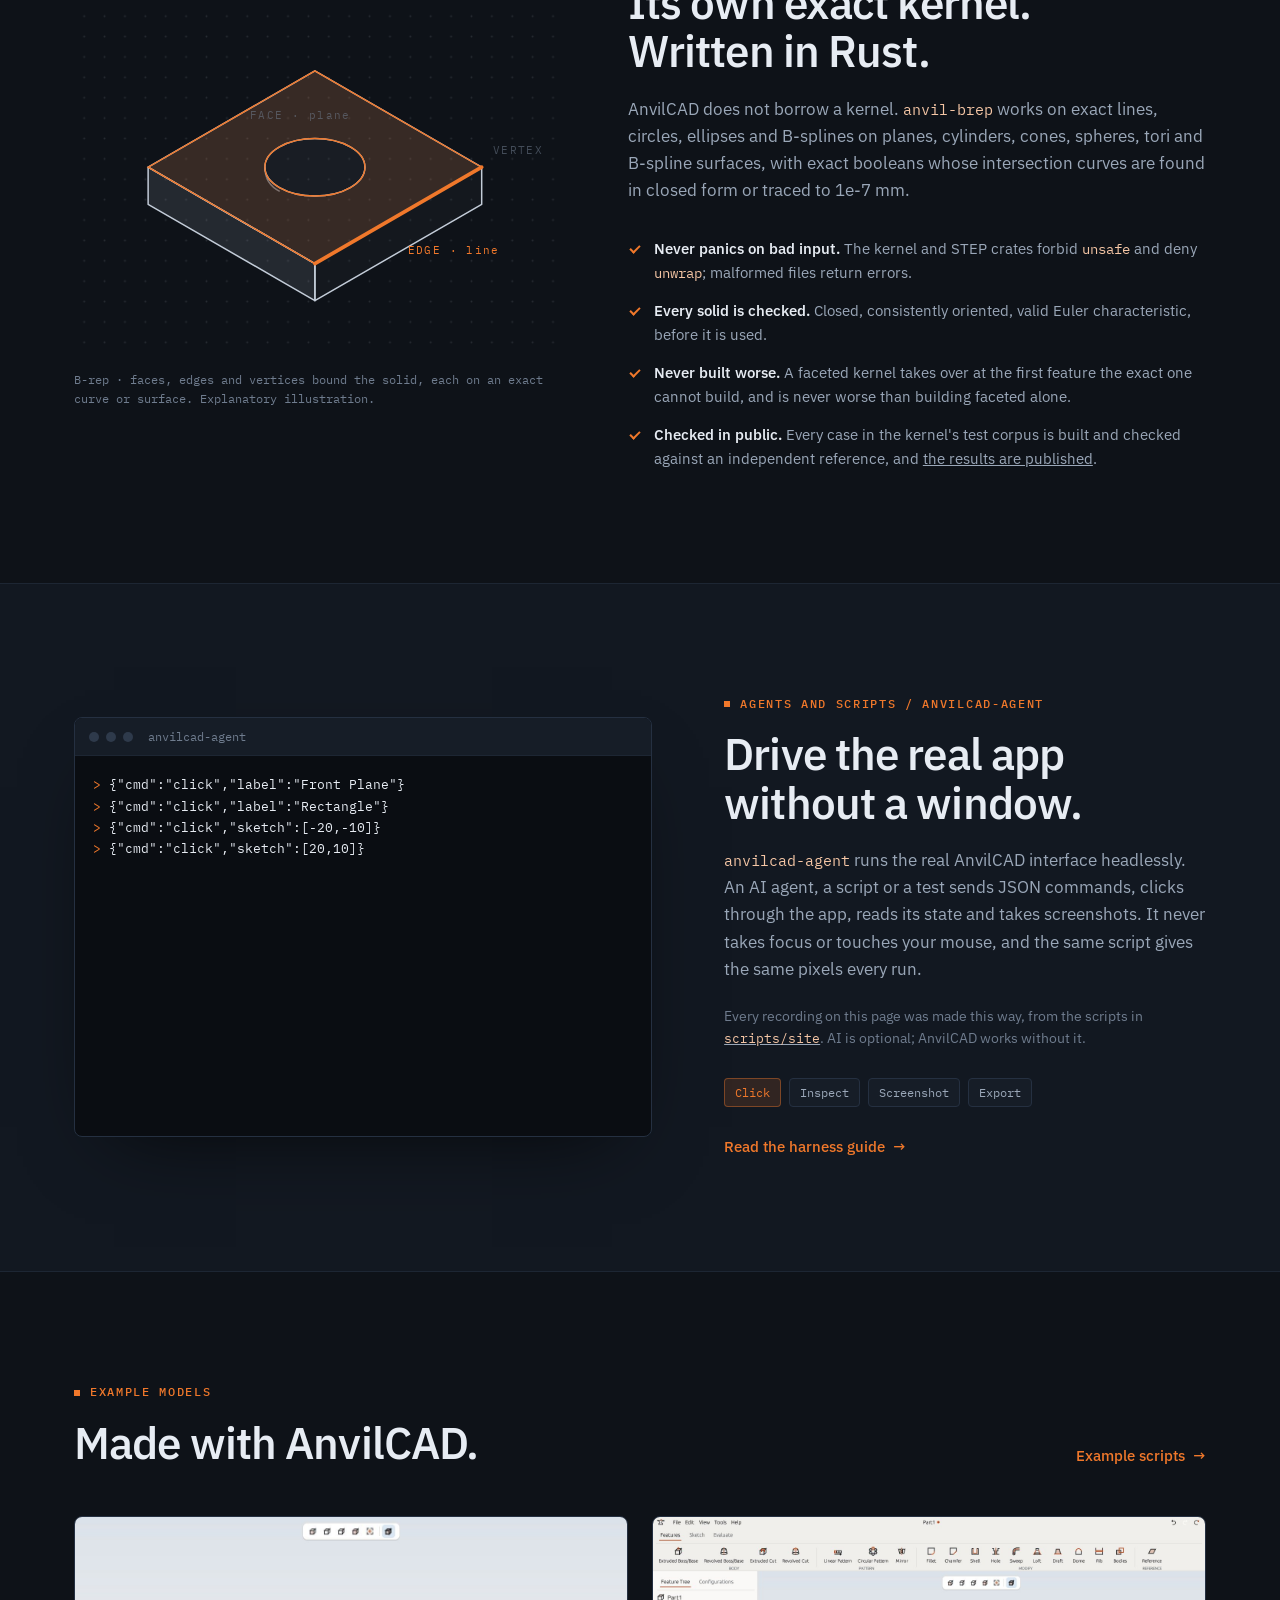
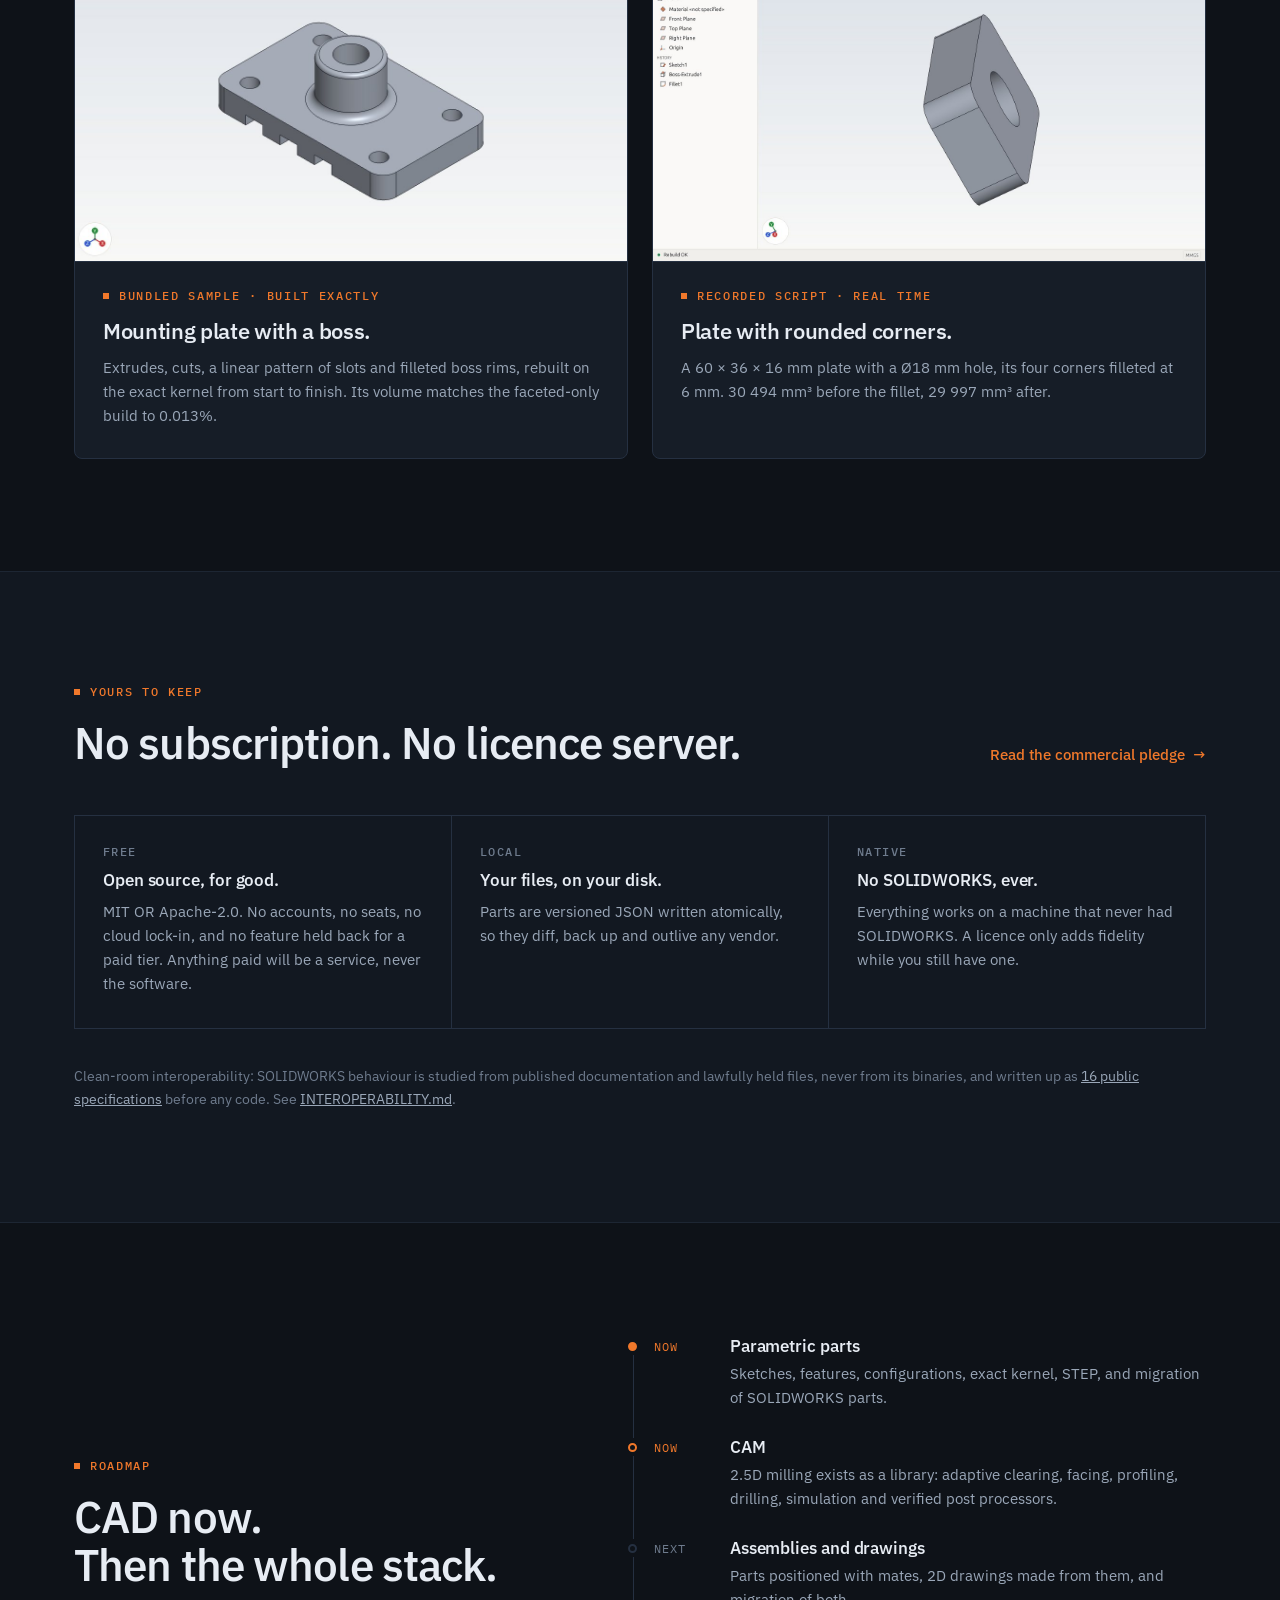
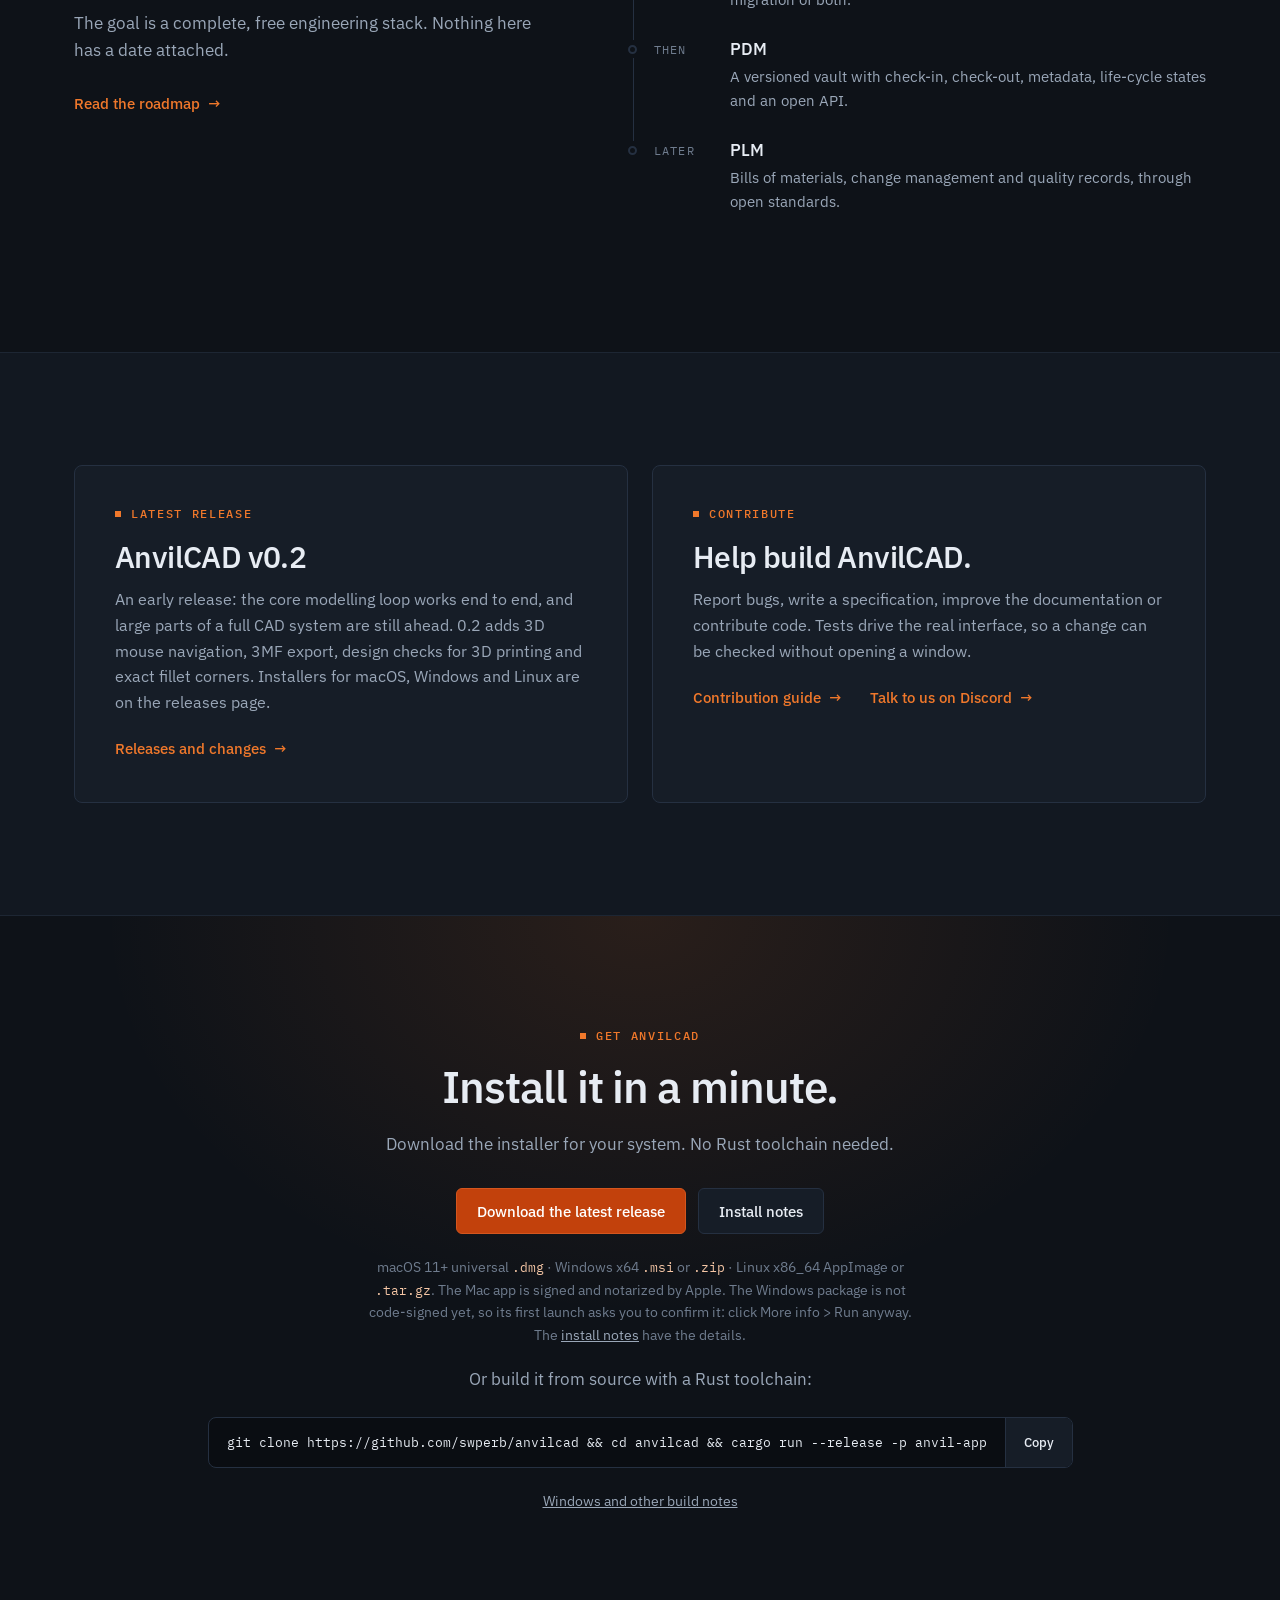
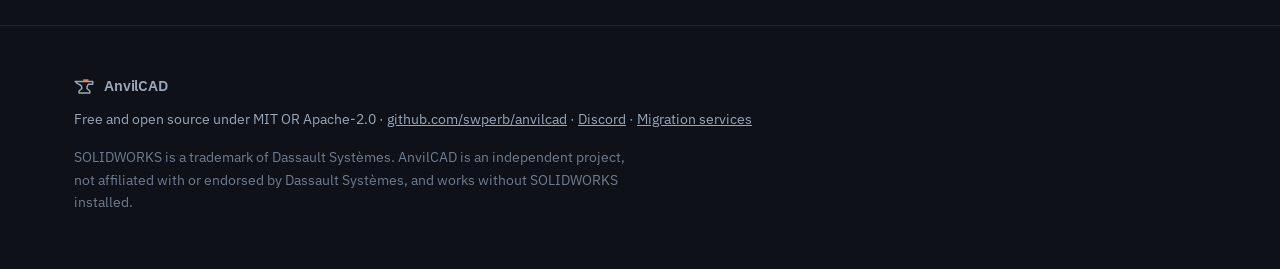
==== commit 5b6d545f: "Publish the kernel evaluation results anvil-evals --publish FILE.md runs the corpus and writes a Mar" ====
--- a/docs/index.html
+++ b/docs/index.html
@@ -40,7 +40,7 @@
           <li><a href="#kernel">Kernel</a></li>
           <li><a href="#agent">Agents</a></li>
           <li><a href="#roadmap">Roadmap</a></li>
-          <li><a class="nav-gh" href="https://discord.gg/CEG4GcVASJ">Discord ↗</a></li>
+          <li><a class="nav-gh" href="https://discord.gg/B3tnQ7e9bx">Discord ↗</a></li>
           <li><a class="nav-gh" href="https://github.com/swperb/anvilcad">GitHub ↗</a></li>
         </ul>
       </nav>
@@ -260,6 +260,7 @@
             <li><strong>Never panics on bad input.</strong> The kernel and STEP crates forbid <code>unsafe</code> and deny <code>unwrap</code>; malformed files return errors.</li>
             <li><strong>Every solid is checked.</strong> Closed, consistently oriented, valid Euler characteristic, before it is used.</li>
             <li><strong>Never built worse.</strong> A faceted kernel takes over at the first feature the exact one cannot build, and is never worse than building faceted alone.</li>
+            <li><strong>Checked in public.</strong> Every case in the kernel's test corpus is built and checked against an independent reference, and <a href="https://github.com/swperb/anvilcad/blob/main/docs/kernel/RESULTS.md">the results are published</a>.</li>
           </ul>
         </div>
       </div>
@@ -385,7 +386,7 @@
           <h2>Help build AnvilCAD.</h2>
           <p>Report bugs, write a specification, improve the documentation or contribute code. Tests drive the real interface, so a change can be checked without opening a window.</p>
           <a class="text-link" href="https://github.com/swperb/anvilcad/blob/main/CONTRIBUTING.md">Contribution guide <span aria-hidden="true">→</span></a>
-          <a class="text-link" href="https://discord.gg/CEG4GcVASJ">Talk to us on Discord <span aria-hidden="true">→</span></a>
+          <a class="text-link" href="https://discord.gg/B3tnQ7e9bx">Talk to us on Discord <span aria-hidden="true">→</span></a>
         </div>
       </div>
     </section>
@@ -417,7 +418,7 @@
         <svg class="mark" viewBox="0 0 48 48" width="20" height="20" aria-hidden="true" focusable="false"><path d="M3 13 H45 V20 H35 Q31 22 31 30 L38 36 V41 H12 V36 L19 30 Q19 23 15 21.5 Q8 19 3 13 Z" fill="none" stroke="currentColor" stroke-width="3.5" stroke-linecap="round" stroke-linejoin="round"/><rect x="22" y="7.5" width="13" height="4.5" rx="1.25" fill="var(--accent)"/></svg>
         <span>AnvilCAD</span>
       </p>
-      <p>Free and open source under MIT OR Apache-2.0 · <a href="https://github.com/swperb/anvilcad">github.com/swperb/anvilcad</a> · <a href="https://discord.gg/CEG4GcVASJ">Discord</a> · <a href="migration.html">Migration services</a></p>
+      <p>Free and open source under MIT OR Apache-2.0 · <a href="https://github.com/swperb/anvilcad">github.com/swperb/anvilcad</a> · <a href="https://discord.gg/B3tnQ7e9bx">Discord</a> · <a href="migration.html">Migration services</a></p>
       <p class="fine">SOLIDWORKS is a trademark of Dassault Systèmes. AnvilCAD is an independent project, not affiliated with or endorsed by Dassault Systèmes, and works without SOLIDWORKS installed.</p>
     </div>
   </footer>
